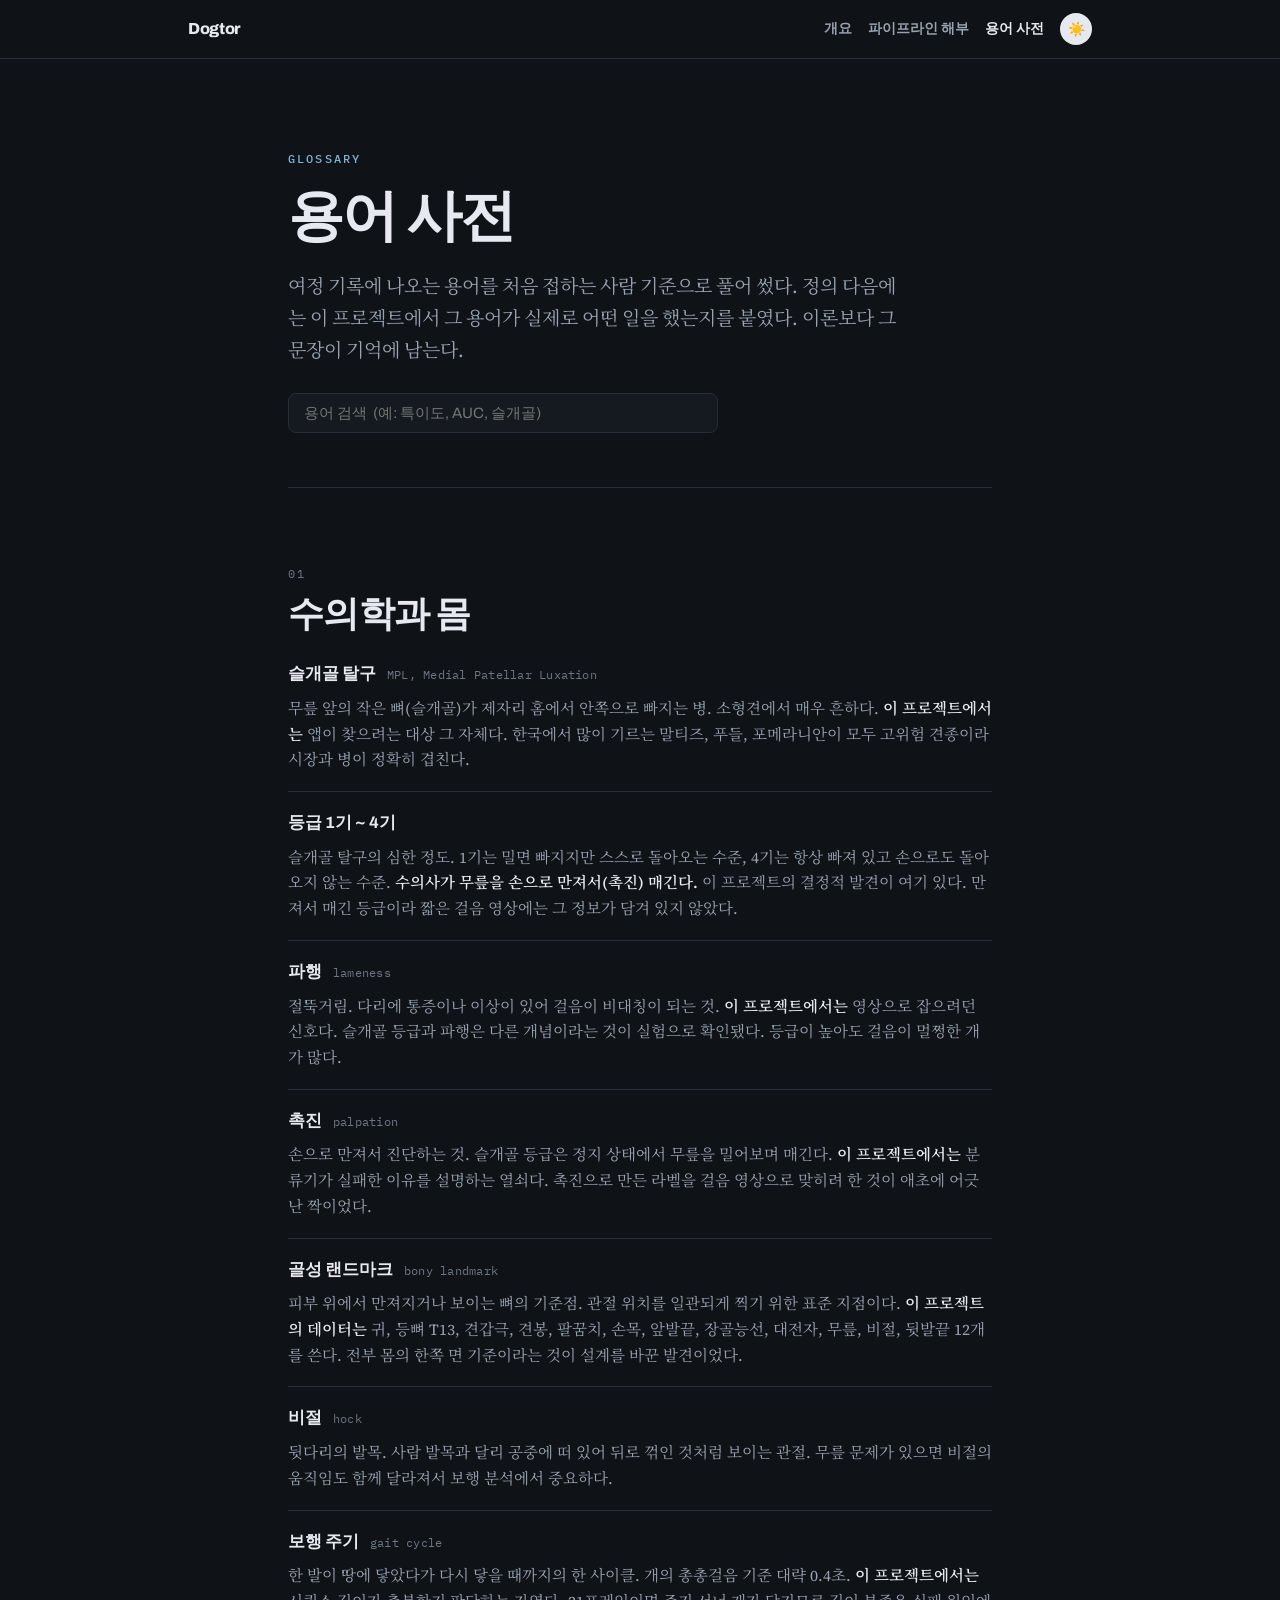
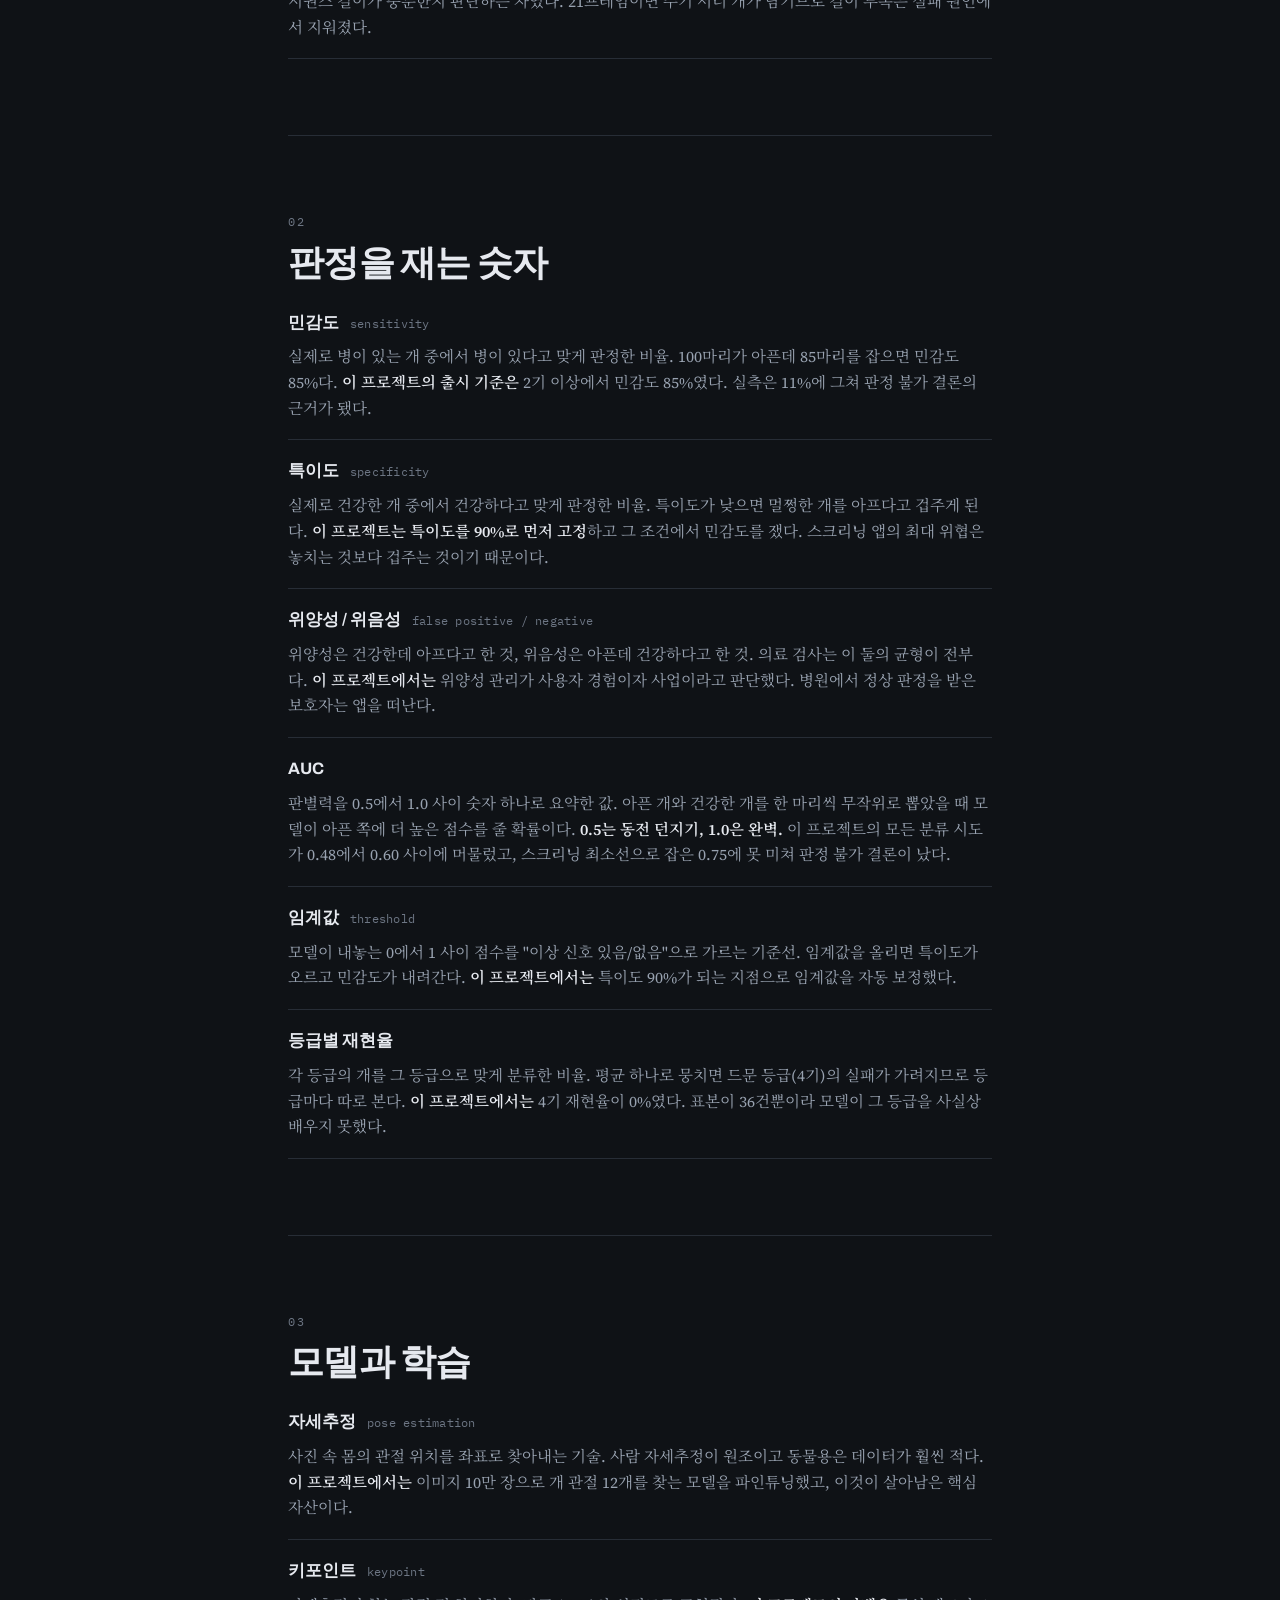
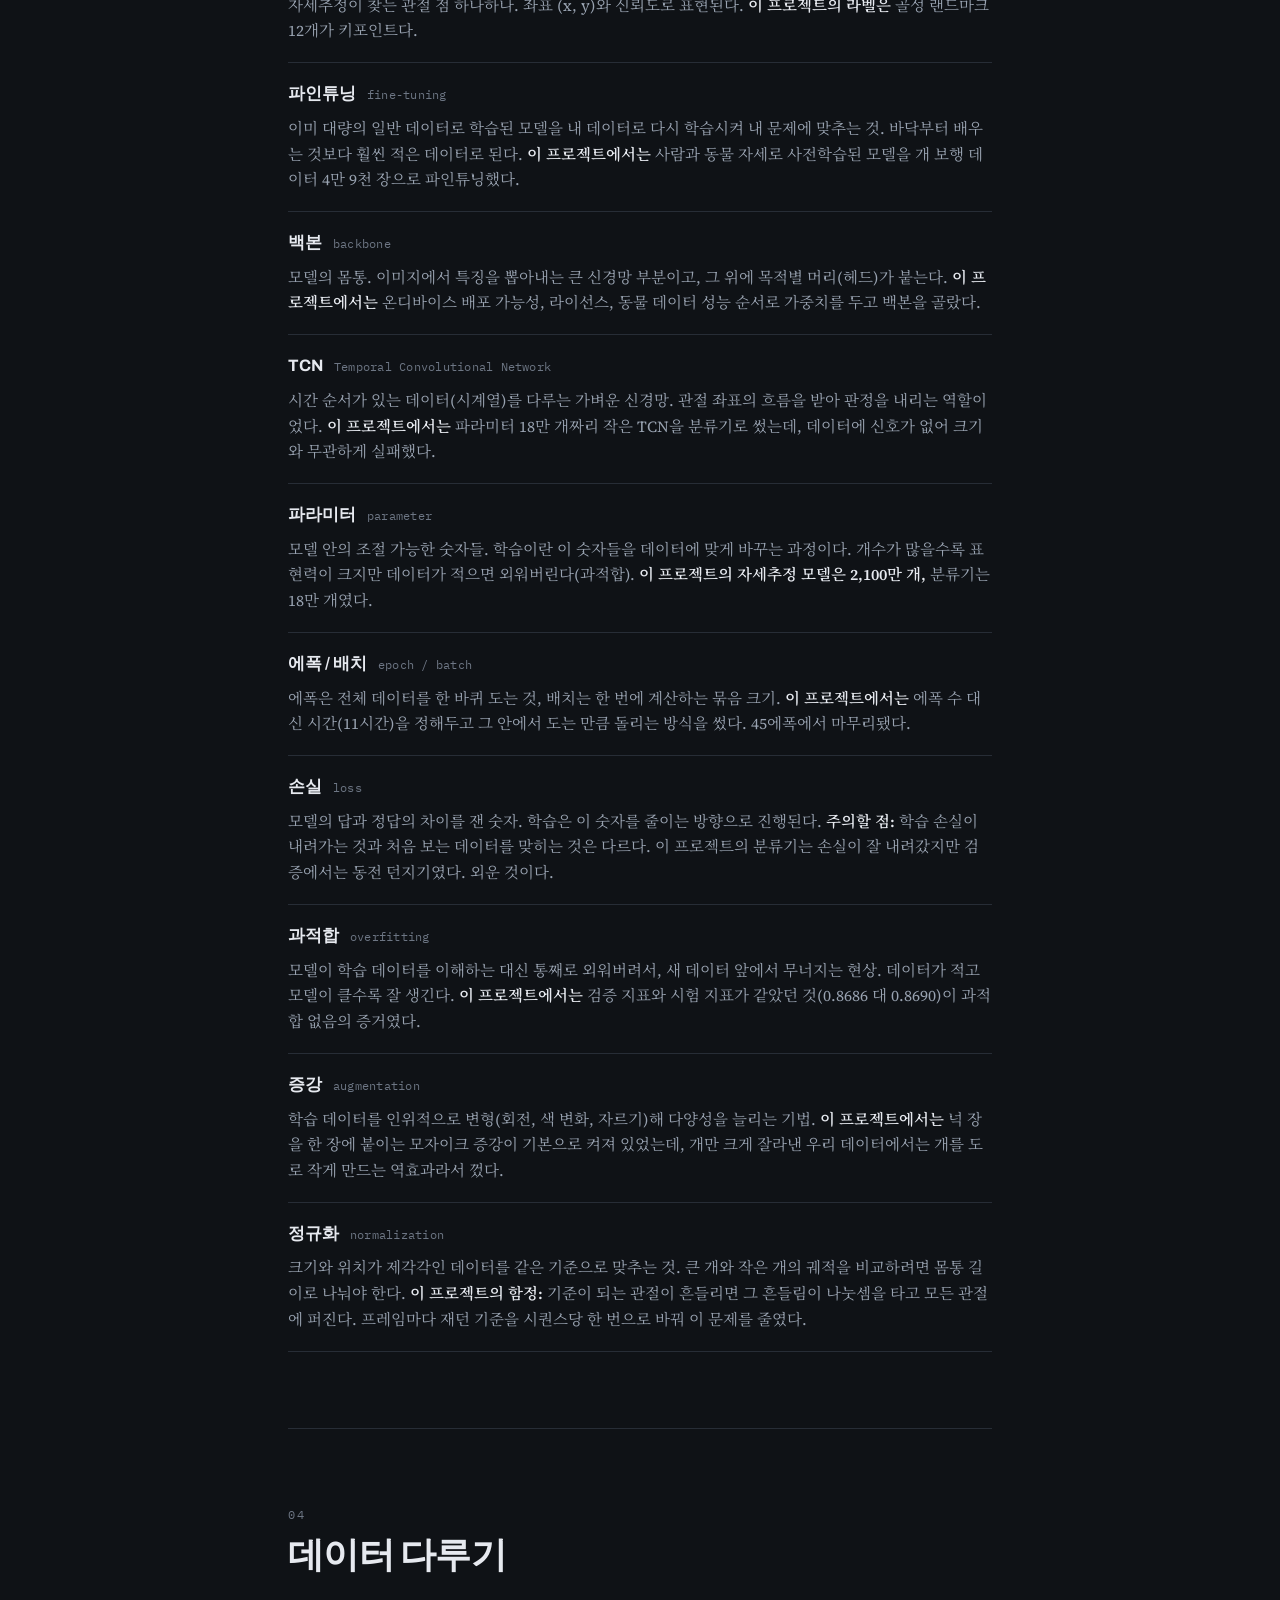
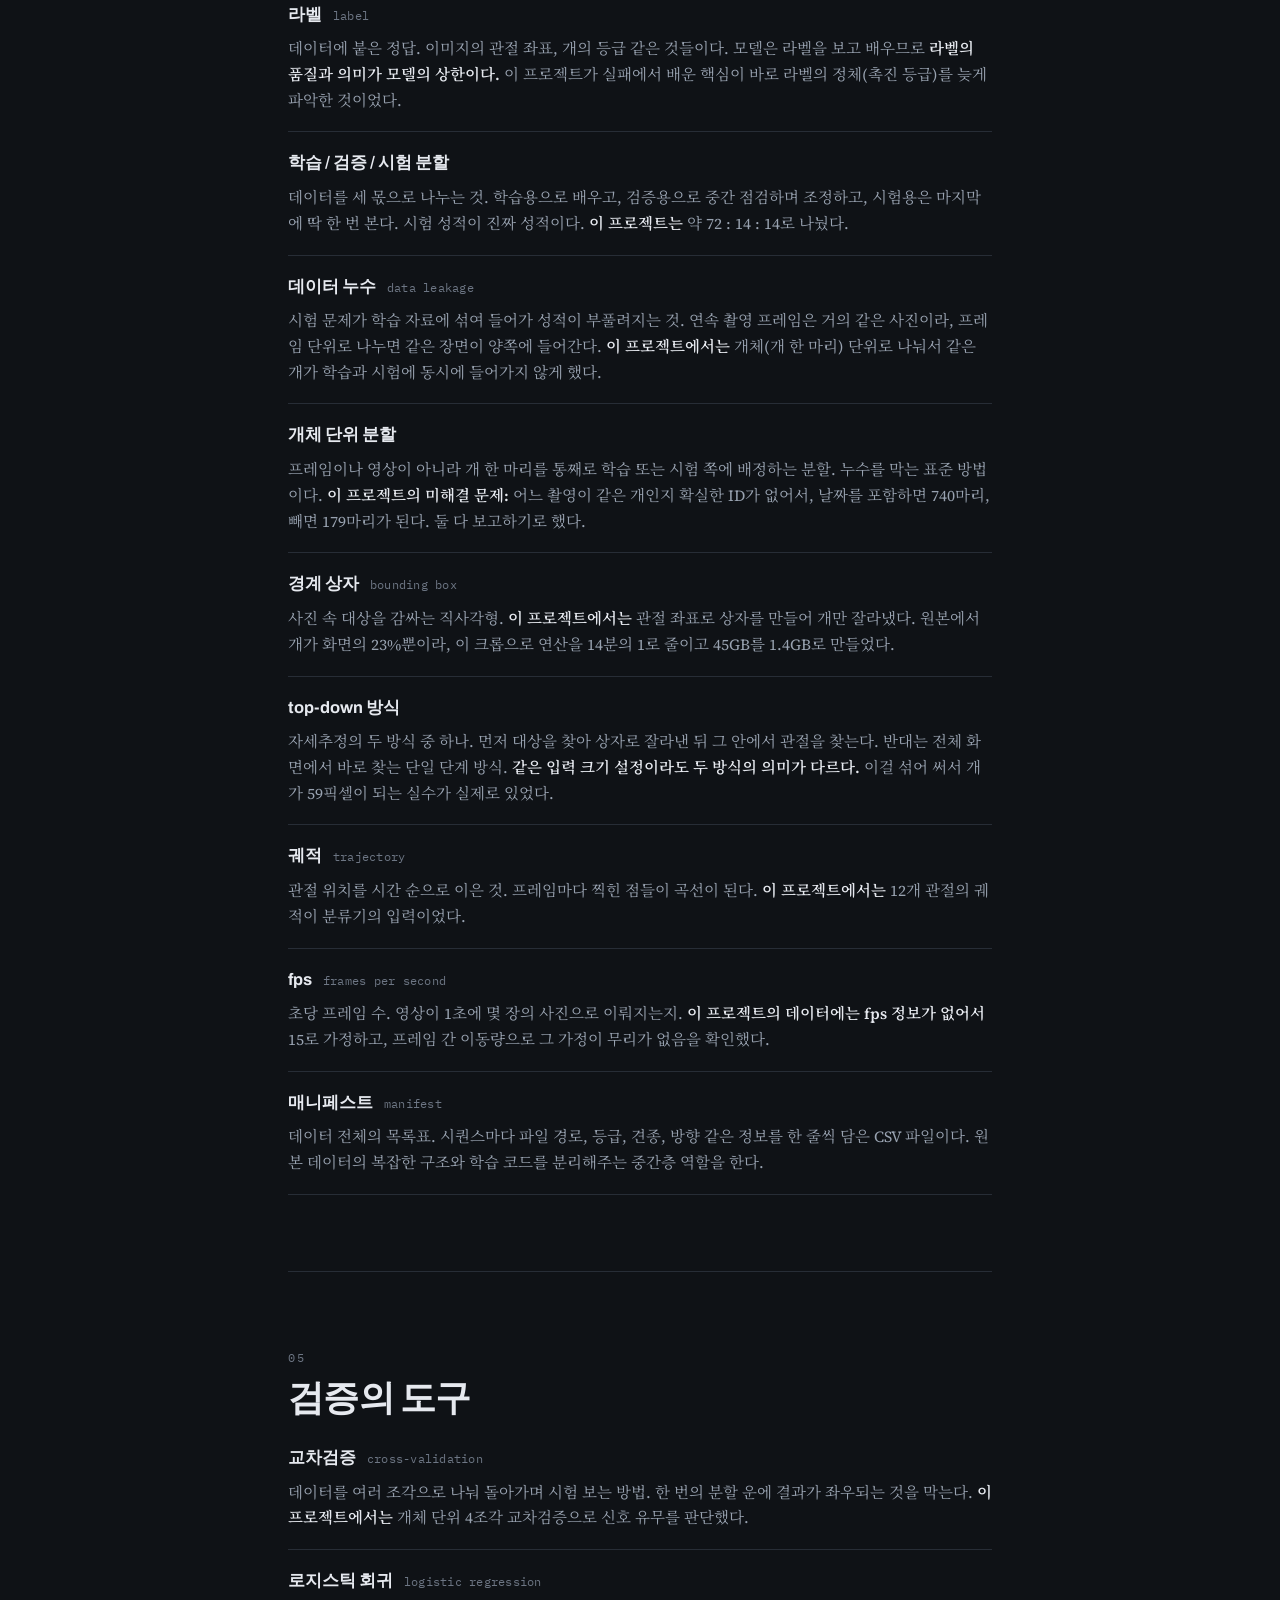
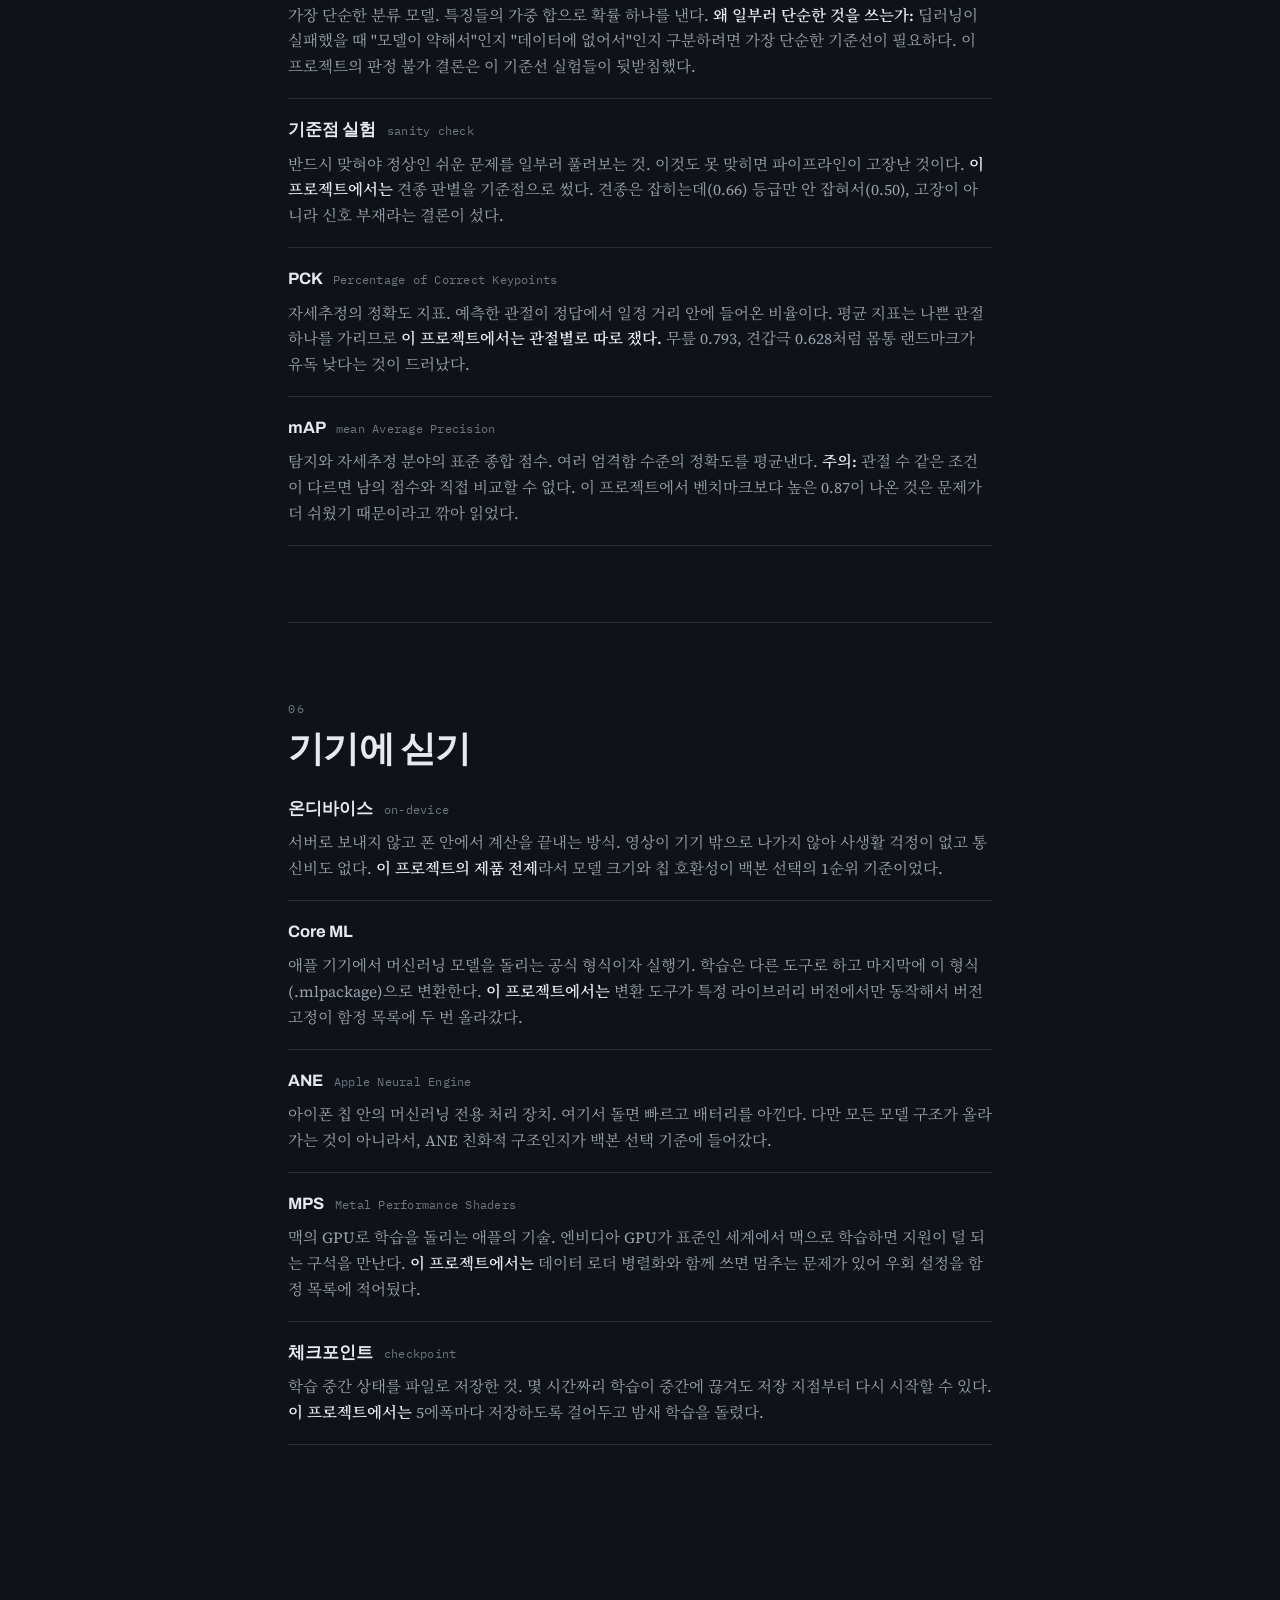
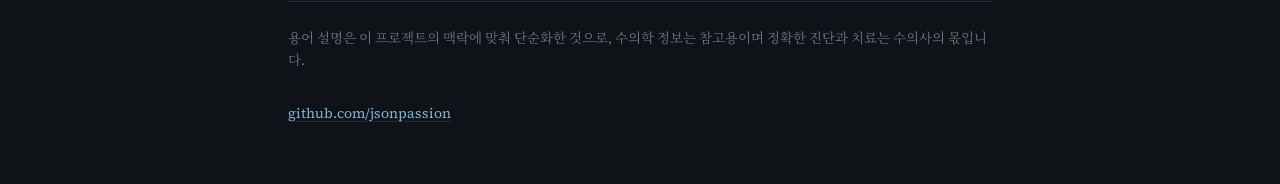
==== glossary.html @ baa54879 "용어 사전 페이지: 초보자를 위한 43개 용어 여정 기록에 나오는 수의학, 판정 지표, 모델과 학습, 데이터, 검증, 배포 용어 43개를 처음 접하는 사람 기준으로 풀어 썼다. 정" ====
<!DOCTYPE html>
<html lang="ko">
<head>
<meta charset="utf-8">
<meta name="viewport" content="width=device-width, initial-scale=1">
<title>용어 사전 — Dogtor 독터</title>
<meta name="description" content="Dogtor 여정 기록에 나오는 수의학, 머신러닝, 데이터 용어를 처음 접하는 사람 기준으로 풀어 쓴 사전.">
<link rel="icon" href="data:image/svg+xml,<svg xmlns='http://www.w3.org/2000/svg' viewBox='0 0 100 100'><text y='.9em' font-size='90'>🐕</text></svg>">
<link rel="preconnect" href="https://fonts.googleapis.com">
<link rel="preconnect" href="https://fonts.gstatic.com" crossorigin>
<link href="https://fonts.googleapis.com/css2?family=Archivo:wght@500;700;800&family=IBM+Plex+Mono:wght@400;500&family=Source+Serif+4:opsz,wght@8..60,400;8..60,600&family=Noto+Serif+KR:wght@400;600&display=swap" rel="stylesheet">
<link rel="stylesheet" href="style.css">
<script>
  (function () {
    var t = localStorage.getItem("dogtor-theme");
    if (t === "light" || t === "dark") document.documentElement.dataset.theme = t;
  })();
</script>
</head>
<body>

<div id="topbar"><div class="tb">
  <a class="brand" href="index.html">Dogtor</a>
  <span class="spacer"></span>
  <a class="nav" href="index.html">개요</a>
  <a class="nav" href="pipeline.html">파이프라인 해부</a>
  <a class="nav on" href="glossary.html">용어 사전</a>
  <button id="themeToggle" aria-label="다크 라이트 전환" title="다크 라이트 전환">🌙</button>
</div></div>

<div class="wrap narrow">

<header class="hero" style="padding: 10vh 0 6vh">
  <span class="kicker">Glossary</span>
  <h1 style="font-size: clamp(34px, 5.5vw, 56px)">용어 사전</h1>
  <p class="lede">여정 기록에 나오는 용어를 처음 접하는 사람 기준으로 풀어 썼다.
  정의 다음에는 이 프로젝트에서 그 용어가 실제로 어떤 일을 했는지를 붙였다.
  이론보다 그 문장이 기억에 남는다.</p>
  <input id="glFilter" type="search" placeholder="용어 검색  (예: 특이도, AUC, 슬개골)"
    aria-label="용어 검색">
</header>

<section id="vet">
  <div class="ch">01</div>
  <h2>수의학과 몸</h2>
  <dl class="gl">
    <div class="term" id="mpl"><dt>슬개골 탈구 <span class="en">MPL, Medial Patellar Luxation</span></dt>
    <dd>무릎 앞의 작은 뼈(슬개골)가 제자리 홈에서 안쪽으로 빠지는 병. 소형견에서 매우 흔하다.
    <b>이 프로젝트에서는</b> 앱이 찾으려는 대상 그 자체다. 한국에서 많이 기르는 말티즈, 푸들,
    포메라니안이 모두 고위험 견종이라 시장과 병이 정확히 겹친다.</dd></div>

    <div class="term" id="grade"><dt>등급 1기 ~ 4기</dt>
    <dd>슬개골 탈구의 심한 정도. 1기는 밀면 빠지지만 스스로 돌아오는 수준, 4기는 항상 빠져
    있고 손으로도 돌아오지 않는 수준. <b>수의사가 무릎을 손으로 만져서(촉진) 매긴다.</b>
    이 프로젝트의 결정적 발견이 여기 있다. 만져서 매긴 등급이라 짧은 걸음 영상에는
    그 정보가 담겨 있지 않았다.</dd></div>

    <div class="term" id="lameness"><dt>파행 <span class="en">lameness</span></dt>
    <dd>절뚝거림. 다리에 통증이나 이상이 있어 걸음이 비대칭이 되는 것.
    <b>이 프로젝트에서는</b> 영상으로 잡으려던 신호다. 슬개골 등급과 파행은 다른 개념이라는
    것이 실험으로 확인됐다. 등급이 높아도 걸음이 멀쩡한 개가 많다.</dd></div>

    <div class="term" id="palpation"><dt>촉진 <span class="en">palpation</span></dt>
    <dd>손으로 만져서 진단하는 것. 슬개골 등급은 정지 상태에서 무릎을 밀어보며 매긴다.
    <b>이 프로젝트에서는</b> 분류기가 실패한 이유를 설명하는 열쇠다. 촉진으로 만든 라벨을
    걸음 영상으로 맞히려 한 것이 애초에 어긋난 짝이었다.</dd></div>

    <div class="term" id="landmark"><dt>골성 랜드마크 <span class="en">bony landmark</span></dt>
    <dd>피부 위에서 만져지거나 보이는 뼈의 기준점. 관절 위치를 일관되게 찍기 위한 표준 지점이다.
    <b>이 프로젝트의 데이터는</b> 귀, 등뼈 T13, 견갑극, 견봉, 팔꿈치, 손목, 앞발끝, 장골능선,
    대전자, 무릎, 비절, 뒷발끝 12개를 쓴다. 전부 몸의 한쪽 면 기준이라는 것이
    설계를 바꾼 발견이었다.</dd></div>

    <div class="term" id="hock"><dt>비절 <span class="en">hock</span></dt>
    <dd>뒷다리의 발목. 사람 발목과 달리 공중에 떠 있어 뒤로 꺾인 것처럼 보이는 관절.
    무릎 문제가 있으면 비절의 움직임도 함께 달라져서 보행 분석에서 중요하다.</dd></div>

    <div class="term" id="gaitcycle"><dt>보행 주기 <span class="en">gait cycle</span></dt>
    <dd>한 발이 땅에 닿았다가 다시 닿을 때까지의 한 사이클. 개의 총총걸음 기준 대략 0.4초.
    <b>이 프로젝트에서는</b> 시퀀스 길이가 충분한지 판단하는 자였다. 21프레임이면
    주기 서너 개가 담기므로 길이 부족은 실패 원인에서 지워졌다.</dd></div>
  </dl>
</section>

<section id="metrics">
  <div class="ch">02</div>
  <h2>판정을 재는 숫자</h2>
  <dl class="gl">
    <div class="term" id="sens"><dt>민감도 <span class="en">sensitivity</span></dt>
    <dd>실제로 병이 있는 개 중에서 병이 있다고 맞게 판정한 비율. 100마리가 아픈데 85마리를
    잡으면 민감도 85%다. <b>이 프로젝트의 출시 기준은</b> 2기 이상에서 민감도 85%였다.
    실측은 11%에 그쳐 판정 불가 결론의 근거가 됐다.</dd></div>

    <div class="term" id="spec"><dt>특이도 <span class="en">specificity</span></dt>
    <dd>실제로 건강한 개 중에서 건강하다고 맞게 판정한 비율. 특이도가 낮으면 멀쩡한 개를
    아프다고 겁주게 된다. <b>이 프로젝트는 특이도를 90%로 먼저 고정</b>하고 그 조건에서
    민감도를 쟀다. 스크리닝 앱의 최대 위협은 놓치는 것보다 겁주는 것이기 때문이다.</dd></div>

    <div class="term" id="fp"><dt>위양성 / 위음성 <span class="en">false positive / negative</span></dt>
    <dd>위양성은 건강한데 아프다고 한 것, 위음성은 아픈데 건강하다고 한 것.
    의료 검사는 이 둘의 균형이 전부다. <b>이 프로젝트에서는</b> 위양성 관리가 사용자 경험이자
    사업이라고 판단했다. 병원에서 정상 판정을 받은 보호자는 앱을 떠난다.</dd></div>

    <div class="term" id="auc"><dt>AUC</dt>
    <dd>판별력을 0.5에서 1.0 사이 숫자 하나로 요약한 값. 아픈 개와 건강한 개를 한 마리씩
    무작위로 뽑았을 때 모델이 아픈 쪽에 더 높은 점수를 줄 확률이다. <b>0.5는 동전 던지기,
    1.0은 완벽.</b> 이 프로젝트의 모든 분류 시도가 0.48에서 0.60 사이에 머물렀고,
    스크리닝 최소선으로 잡은 0.75에 못 미쳐 판정 불가 결론이 났다.</dd></div>

    <div class="term" id="threshold"><dt>임계값 <span class="en">threshold</span></dt>
    <dd>모델이 내놓는 0에서 1 사이 점수를 "이상 신호 있음/없음"으로 가르는 기준선.
    임계값을 올리면 특이도가 오르고 민감도가 내려간다. <b>이 프로젝트에서는</b> 특이도 90%가
    되는 지점으로 임계값을 자동 보정했다.</dd></div>

    <div class="term" id="recall5"><dt>등급별 재현율</dt>
    <dd>각 등급의 개를 그 등급으로 맞게 분류한 비율. 평균 하나로 뭉치면 드문 등급(4기)의
    실패가 가려지므로 등급마다 따로 본다. <b>이 프로젝트에서는</b> 4기 재현율이 0%였다.
    표본이 36건뿐이라 모델이 그 등급을 사실상 배우지 못했다.</dd></div>
  </dl>
</section>

<section id="ml">
  <div class="ch">03</div>
  <h2>모델과 학습</h2>
  <dl class="gl">
    <div class="term" id="pose"><dt>자세추정 <span class="en">pose estimation</span></dt>
    <dd>사진 속 몸의 관절 위치를 좌표로 찾아내는 기술. 사람 자세추정이 원조이고
    동물용은 데이터가 훨씬 적다. <b>이 프로젝트에서는</b> 이미지 10만 장으로 개 관절 12개를
    찾는 모델을 파인튜닝했고, 이것이 살아남은 핵심 자산이다.</dd></div>

    <div class="term" id="keypoint"><dt>키포인트 <span class="en">keypoint</span></dt>
    <dd>자세추정이 찾는 관절 점 하나하나. 좌표 (x, y)와 신뢰도로 표현된다.
    <b>이 프로젝트의 라벨은</b> 골성 랜드마크 12개가 키포인트다.</dd></div>

    <div class="term" id="finetune"><dt>파인튜닝 <span class="en">fine-tuning</span></dt>
    <dd>이미 대량의 일반 데이터로 학습된 모델을 내 데이터로 다시 학습시켜 내 문제에 맞추는 것.
    바닥부터 배우는 것보다 훨씬 적은 데이터로 된다. <b>이 프로젝트에서는</b> 사람과 동물
    자세로 사전학습된 모델을 개 보행 데이터 4만 9천 장으로 파인튜닝했다.</dd></div>

    <div class="term" id="backbone"><dt>백본 <span class="en">backbone</span></dt>
    <dd>모델의 몸통. 이미지에서 특징을 뽑아내는 큰 신경망 부분이고, 그 위에 목적별 머리(헤드)가
    붙는다. <b>이 프로젝트에서는</b> 온디바이스 배포 가능성, 라이선스, 동물 데이터 성능
    순서로 가중치를 두고 백본을 골랐다.</dd></div>

    <div class="term" id="tcn"><dt>TCN <span class="en">Temporal Convolutional Network</span></dt>
    <dd>시간 순서가 있는 데이터(시계열)를 다루는 가벼운 신경망. 관절 좌표의 흐름을 받아
    판정을 내리는 역할이었다. <b>이 프로젝트에서는</b> 파라미터 18만 개짜리 작은 TCN을
    분류기로 썼는데, 데이터에 신호가 없어 크기와 무관하게 실패했다.</dd></div>

    <div class="term" id="param"><dt>파라미터 <span class="en">parameter</span></dt>
    <dd>모델 안의 조절 가능한 숫자들. 학습이란 이 숫자들을 데이터에 맞게 바꾸는 과정이다.
    개수가 많을수록 표현력이 크지만 데이터가 적으면 외워버린다(과적합).
    <b>이 프로젝트의 자세추정 모델은 2,100만 개,</b> 분류기는 18만 개였다.</dd></div>

    <div class="term" id="epoch"><dt>에폭 / 배치 <span class="en">epoch / batch</span></dt>
    <dd>에폭은 전체 데이터를 한 바퀴 도는 것, 배치는 한 번에 계산하는 묶음 크기.
    <b>이 프로젝트에서는</b> 에폭 수 대신 시간(11시간)을 정해두고 그 안에서 도는 만큼
    돌리는 방식을 썼다. 45에폭에서 마무리됐다.</dd></div>

    <div class="term" id="loss"><dt>손실 <span class="en">loss</span></dt>
    <dd>모델의 답과 정답의 차이를 잰 숫자. 학습은 이 숫자를 줄이는 방향으로 진행된다.
    <b>주의할 점:</b> 학습 손실이 내려가는 것과 처음 보는 데이터를 맞히는 것은 다르다.
    이 프로젝트의 분류기는 손실이 잘 내려갔지만 검증에서는 동전 던지기였다. 외운 것이다.</dd></div>

    <div class="term" id="overfit"><dt>과적합 <span class="en">overfitting</span></dt>
    <dd>모델이 학습 데이터를 이해하는 대신 통째로 외워버려서, 새 데이터 앞에서 무너지는 현상.
    데이터가 적고 모델이 클수록 잘 생긴다. <b>이 프로젝트에서는</b> 검증 지표와 시험 지표가
    같았던 것(0.8686 대 0.8690)이 과적합 없음의 증거였다.</dd></div>

    <div class="term" id="augment"><dt>증강 <span class="en">augmentation</span></dt>
    <dd>학습 데이터를 인위적으로 변형(회전, 색 변화, 자르기)해 다양성을 늘리는 기법.
    <b>이 프로젝트에서는</b> 넉 장을 한 장에 붙이는 모자이크 증강이 기본으로 켜져 있었는데,
    개만 크게 잘라낸 우리 데이터에서는 개를 도로 작게 만드는 역효과라서 껐다.</dd></div>

    <div class="term" id="normalize"><dt>정규화 <span class="en">normalization</span></dt>
    <dd>크기와 위치가 제각각인 데이터를 같은 기준으로 맞추는 것. 큰 개와 작은 개의 궤적을
    비교하려면 몸통 길이로 나눠야 한다. <b>이 프로젝트의 함정:</b> 기준이 되는 관절이 흔들리면
    그 흔들림이 나눗셈을 타고 모든 관절에 퍼진다. 프레임마다 재던 기준을 시퀀스당 한 번으로
    바꿔 이 문제를 줄였다.</dd></div>
  </dl>
</section>

<section id="data">
  <div class="ch">04</div>
  <h2>데이터 다루기</h2>
  <dl class="gl">
    <div class="term" id="label"><dt>라벨 <span class="en">label</span></dt>
    <dd>데이터에 붙은 정답. 이미지의 관절 좌표, 개의 등급 같은 것들이다. 모델은 라벨을 보고
    배우므로 <b>라벨의 품질과 의미가 모델의 상한이다.</b> 이 프로젝트가 실패에서 배운 핵심이
    바로 라벨의 정체(촉진 등급)를 늦게 파악한 것이었다.</dd></div>

    <div class="term" id="split"><dt>학습 / 검증 / 시험 분할</dt>
    <dd>데이터를 세 몫으로 나누는 것. 학습용으로 배우고, 검증용으로 중간 점검하며 조정하고,
    시험용은 마지막에 딱 한 번 본다. 시험 성적이 진짜 성적이다.
    <b>이 프로젝트는</b> 약 72 : 14 : 14로 나눴다.</dd></div>

    <div class="term" id="leakage"><dt>데이터 누수 <span class="en">data leakage</span></dt>
    <dd>시험 문제가 학습 자료에 섞여 들어가 성적이 부풀려지는 것. 연속 촬영 프레임은 거의
    같은 사진이라, 프레임 단위로 나누면 같은 장면이 양쪽에 들어간다.
    <b>이 프로젝트에서는</b> 개체(개 한 마리) 단위로 나눠서 같은 개가 학습과 시험에
    동시에 들어가지 않게 했다.</dd></div>

    <div class="term" id="dogsplit"><dt>개체 단위 분할</dt>
    <dd>프레임이나 영상이 아니라 개 한 마리를 통째로 학습 또는 시험 쪽에 배정하는 분할.
    누수를 막는 표준 방법이다. <b>이 프로젝트의 미해결 문제:</b> 어느 촬영이 같은 개인지
    확실한 ID가 없어서, 날짜를 포함하면 740마리, 빼면 179마리가 된다.
    둘 다 보고하기로 했다.</dd></div>

    <div class="term" id="bbox"><dt>경계 상자 <span class="en">bounding box</span></dt>
    <dd>사진 속 대상을 감싸는 직사각형. <b>이 프로젝트에서는</b> 관절 좌표로 상자를 만들어
    개만 잘라냈다. 원본에서 개가 화면의 23%뿐이라, 이 크롭으로 연산을 14분의 1로 줄이고
    45GB를 1.4GB로 만들었다.</dd></div>

    <div class="term" id="topdown"><dt>top-down 방식</dt>
    <dd>자세추정의 두 방식 중 하나. 먼저 대상을 찾아 상자로 잘라낸 뒤 그 안에서 관절을 찾는다.
    반대는 전체 화면에서 바로 찾는 단일 단계 방식. <b>같은 입력 크기 설정이라도 두 방식의
    의미가 다르다.</b> 이걸 섞어 써서 개가 59픽셀이 되는 실수가 실제로 있었다.</dd></div>

    <div class="term" id="traj"><dt>궤적 <span class="en">trajectory</span></dt>
    <dd>관절 위치를 시간 순으로 이은 것. 프레임마다 찍힌 점들이 곡선이 된다.
    <b>이 프로젝트에서는</b> 12개 관절의 궤적이 분류기의 입력이었다.</dd></div>

    <div class="term" id="fps"><dt>fps <span class="en">frames per second</span></dt>
    <dd>초당 프레임 수. 영상이 1초에 몇 장의 사진으로 이뤄지는지.
    <b>이 프로젝트의 데이터에는 fps 정보가 없어서</b> 15로 가정하고, 프레임 간 이동량으로
    그 가정이 무리가 없음을 확인했다.</dd></div>

    <div class="term" id="manifest"><dt>매니페스트 <span class="en">manifest</span></dt>
    <dd>데이터 전체의 목록표. 시퀀스마다 파일 경로, 등급, 견종, 방향 같은 정보를 한 줄씩 담은
    CSV 파일이다. 원본 데이터의 복잡한 구조와 학습 코드를 분리해주는 중간층 역할을 한다.</dd></div>
  </dl>
</section>

<section id="stats">
  <div class="ch">05</div>
  <h2>검증의 도구</h2>
  <dl class="gl">
    <div class="term" id="cv"><dt>교차검증 <span class="en">cross-validation</span></dt>
    <dd>데이터를 여러 조각으로 나눠 돌아가며 시험 보는 방법. 한 번의 분할 운에 결과가
    좌우되는 것을 막는다. <b>이 프로젝트에서는</b> 개체 단위 4조각 교차검증으로
    신호 유무를 판단했다.</dd></div>

    <div class="term" id="logistic"><dt>로지스틱 회귀 <span class="en">logistic regression</span></dt>
    <dd>가장 단순한 분류 모델. 특징들의 가중 합으로 확률 하나를 낸다.
    <b>왜 일부러 단순한 것을 쓰는가:</b> 딥러닝이 실패했을 때 "모델이 약해서"인지
    "데이터에 없어서"인지 구분하려면 가장 단순한 기준선이 필요하다.
    이 프로젝트의 판정 불가 결론은 이 기준선 실험들이 뒷받침했다.</dd></div>

    <div class="term" id="baseline"><dt>기준점 실험 <span class="en">sanity check</span></dt>
    <dd>반드시 맞혀야 정상인 쉬운 문제를 일부러 풀려보는 것. 이것도 못 맞히면 파이프라인이
    고장난 것이다. <b>이 프로젝트에서는</b> 견종 판별을 기준점으로 썼다. 견종은 잡히는데(0.66)
    등급만 안 잡혀서(0.50), 고장이 아니라 신호 부재라는 결론이 섰다.</dd></div>

    <div class="term" id="pck"><dt>PCK <span class="en">Percentage of Correct Keypoints</span></dt>
    <dd>자세추정의 정확도 지표. 예측한 관절이 정답에서 일정 거리 안에 들어온 비율이다.
    평균 지표는 나쁜 관절 하나를 가리므로 <b>이 프로젝트에서는 관절별로 따로 쟀다.</b>
    무릎 0.793, 견갑극 0.628처럼 몸통 랜드마크가 유독 낮다는 것이 드러났다.</dd></div>

    <div class="term" id="map"><dt>mAP <span class="en">mean Average Precision</span></dt>
    <dd>탐지와 자세추정 분야의 표준 종합 점수. 여러 엄격함 수준의 정확도를 평균낸다.
    <b>주의:</b> 관절 수 같은 조건이 다르면 남의 점수와 직접 비교할 수 없다. 이 프로젝트에서
    벤치마크보다 높은 0.87이 나온 것은 문제가 더 쉬웠기 때문이라고 깎아 읽었다.</dd></div>
  </dl>
</section>

<section id="deploy">
  <div class="ch">06</div>
  <h2>기기에 싣기</h2>
  <dl class="gl">
    <div class="term" id="ondevice"><dt>온디바이스 <span class="en">on-device</span></dt>
    <dd>서버로 보내지 않고 폰 안에서 계산을 끝내는 방식. 영상이 기기 밖으로 나가지 않아
    사생활 걱정이 없고 통신비도 없다. <b>이 프로젝트의 제품 전제</b>라서 모델 크기와
    칩 호환성이 백본 선택의 1순위 기준이었다.</dd></div>

    <div class="term" id="coreml"><dt>Core ML</dt>
    <dd>애플 기기에서 머신러닝 모델을 돌리는 공식 형식이자 실행기. 학습은 다른 도구로 하고
    마지막에 이 형식(.mlpackage)으로 변환한다. <b>이 프로젝트에서는</b> 변환 도구가
    특정 라이브러리 버전에서만 동작해서 버전 고정이 함정 목록에 두 번 올라갔다.</dd></div>

    <div class="term" id="ane"><dt>ANE <span class="en">Apple Neural Engine</span></dt>
    <dd>아이폰 칩 안의 머신러닝 전용 처리 장치. 여기서 돌면 빠르고 배터리를 아낀다.
    다만 모든 모델 구조가 올라가는 것이 아니라서, ANE 친화적 구조인지가
    백본 선택 기준에 들어갔다.</dd></div>

    <div class="term" id="mps"><dt>MPS <span class="en">Metal Performance Shaders</span></dt>
    <dd>맥의 GPU로 학습을 돌리는 애플의 기술. 엔비디아 GPU가 표준인 세계에서 맥으로 학습하면
    지원이 덜 되는 구석을 만난다. <b>이 프로젝트에서는</b> 데이터 로더 병렬화와 함께 쓰면
    멈추는 문제가 있어 우회 설정을 함정 목록에 적어뒀다.</dd></div>

    <div class="term" id="ckpt"><dt>체크포인트 <span class="en">checkpoint</span></dt>
    <dd>학습 중간 상태를 파일로 저장한 것. 몇 시간짜리 학습이 중간에 끊겨도 저장 지점부터
    다시 시작할 수 있다. <b>이 프로젝트에서는</b> 5에폭마다 저장하도록 걸어두고
    밤새 학습을 돌렸다.</dd></div>
  </dl>
</section>

<p class="note">용어 설명은 이 프로젝트의 맥락에 맞춰 단순화한 것으로, 수의학 정보는
참고용이며 정확한 진단과 치료는 수의사의 몫입니다.</p>

<footer>
  <a href="https://github.com/jsonpassion">github.com/jsonpassion</a>
</footer>

</div>

<script>
  (function () {
    var btn = document.getElementById("themeToggle");
    function cur() { return document.documentElement.dataset.theme || "dark"; }
    function paint() { btn.textContent = cur() === "dark" ? "☀️" : "🌙"; }
    btn.addEventListener("click", function () {
      var next = cur() === "dark" ? "light" : "dark";
      document.documentElement.dataset.theme = next;
      localStorage.setItem("dogtor-theme", next);
      paint();
    });
    paint();
  })();

  (function () {
    var input = document.getElementById("glFilter");
    var terms = Array.prototype.slice.call(document.querySelectorAll(".gl .term"));
    var sections = Array.prototype.slice.call(document.querySelectorAll("section"));
    input.addEventListener("input", function () {
      var q = input.value.trim().toLowerCase();
      terms.forEach(function (t) {
        t.style.display = !q || t.textContent.toLowerCase().indexOf(q) >= 0 ? "" : "none";
      });
      sections.forEach(function (s) {
        var any = Array.prototype.some.call(s.querySelectorAll(".term"),
          function (t) { return t.style.display !== "none"; });
        s.style.display = any ? "" : "none";
      });
    });
  })();
</script>
</body>
</html>
---- style.css ----
/* Dogtor 공통 스타일 */
:root {
  --bg: #0f1216;
  --panel: #151a20;
  --ink: #e6e9ef;
  --sub: #98a2b0;
  --dim: #6d7684;
  --line: #272d36;
  --accent: #7fb4d6;
  --ok: #6fca8f;
  --wip: #e0a458;
  --wait: #6d7684;
  --sketch: #b8bfc9;
  --display: Archivo, "Apple SD Gothic Neo", "Pretendard", -apple-system, sans-serif;
  --serif: "Source Serif 4", "Noto Serif KR", Georgia, serif;
  --mono: "IBM Plex Mono", ui-monospace, SFMono-Regular, monospace;
}
:root[data-theme="light"] {
  --bg: #fbfaf8;
  --panel: #f2f1ed;
  --ink: #14181d;
  --sub: #5c6470;
  --dim: #868e9a;
  --line: #e0ded8;
  --accent: #1f6f9e;
  --ok: #1d7a42;
  --wip: #a1590d;
  --wait: #868e9a;
  --sketch: #3d4149;
}

* { margin: 0; padding: 0; box-sizing: border-box; }
html { scroll-behavior: smooth; }
body {
  background: var(--bg); color: var(--ink);
  font-family: var(--serif); font-size: 17px; line-height: 1.62;
  -webkit-font-smoothing: antialiased;
}
.wrap { max-width: 960px; margin: 0 auto; padding: 0 28px; }
.narrow { max-width: 760px; }

a { color: var(--ink); text-decoration: underline; text-decoration-color: var(--line);
  text-underline-offset: 3px; }
a:hover { text-decoration-color: var(--accent); }

/* 타이포 */
h1, h2, h3, .kicker, .btn, .num, .tag, th, .st, .ch {
  font-family: var(--display);
}
h1 {
  font-size: clamp(40px, 7.4vw, 74px); font-weight: 800;
  letter-spacing: -0.03em; line-height: 0.98;
}
h2 { font-size: clamp(26px, 3.6vw, 36px); font-weight: 800; letter-spacing: -0.02em; line-height: 1.1; }
h3 { font-size: 18px; font-weight: 700; letter-spacing: -0.01em; }
.kicker {
  font-family: var(--mono); font-size: 12px; font-weight: 500;
  letter-spacing: .18em; text-transform: uppercase; color: var(--accent);
}
.lede { font-size: 19px; color: var(--sub); max-width: 620px; line-height: 1.68; }
p + p { margin-top: 14px; }
b, strong { font-weight: 600; color: var(--ink); }

/* 버튼 */
.btns { display: flex; gap: 10px; flex-wrap: wrap; margin-top: 30px; }
.btn {
  display: inline-block; font-size: 15px; font-weight: 600; text-decoration: none;
  padding: 11px 19px; border-radius: 5px; border: 1px solid transparent;
  transition: opacity .15s ease;
}
.btn:hover { opacity: .85; text-decoration: none; }
.btn.primary { background: var(--ink); color: var(--bg); }
.btn.ghost { background: transparent; color: var(--ink); border-color: var(--line); }

/* 헤더와 섹션 */
header.hero { padding: 16vh 0 12vh; }
header.hero .kicker { display: block; margin-bottom: 22px; }
header.hero h1 { margin-bottom: 26px; }
.rule { border: none; border-top: 1px solid var(--line); }
section { padding: 76px 0; border-top: 1px solid var(--line); }
section > .ch {
  font-family: var(--mono); font-size: 12px; letter-spacing: .14em;
  color: var(--dim); margin-bottom: 12px;
}
.section-lede { color: var(--sub); margin: 14px 0 30px; max-width: 620px; }

/* 표 */
table { width: 100%; border-collapse: collapse; font-size: 15px; margin: 18px 0; }
th, td { text-align: left; padding: 13px 14px 13px 0; border-bottom: 1px solid var(--line); vertical-align: top; }
th { font-size: 11.5px; font-weight: 700; color: var(--dim);
  text-transform: uppercase; letter-spacing: .1em; }
.scroll-x { overflow-x: auto; }

/* 스탯 */
.stats { display: grid; grid-template-columns: repeat(auto-fit, minmax(160px, 1fr));
  gap: 0; margin: 30px 0; border-top: 1px solid var(--line); }
.stat { padding: 24px 20px 24px 0; border-bottom: 1px solid var(--line); }
.stat .num { display: block; font-size: clamp(30px, 4vw, 40px); font-weight: 800;
  letter-spacing: -0.03em; line-height: 1; }
.stat .lbl { font-size: 13.5px; color: var(--sub); margin-top: 10px; line-height: 1.5; }

/* 상태 */
.st { font-size: 12px; font-weight: 700; white-space: nowrap; letter-spacing: .02em; }
.st.ok::before { content: "● "; } .st.wip::before { content: "◐ "; } .st.wait::before { content: "○ "; }
.st.ok { color: var(--ok); } .st.wip { color: var(--wip); } .st.wait { color: var(--wait); }

/* 패널과 카드 */
.panel { background: var(--panel); border: 1px solid var(--line);
  border-radius: 10px; padding: 24px 26px; margin: 22px 0; }
.panel h3 { margin-bottom: 8px; }
.panel p { font-size: 15.5px; color: var(--sub); }
.cards { display: grid; grid-template-columns: repeat(auto-fit, minmax(240px, 1fr)); gap: 14px; margin: 26px 0; }
.card { background: var(--panel); border: 1px solid var(--line); border-radius: 10px; padding: 22px; }
.card h3 { margin-bottom: 8px; }
.card p { font-size: 14.5px; color: var(--sub); }

.callout { border-left: 2px solid var(--accent); padding: 4px 0 4px 20px;
  margin: 26px 0; font-size: 16px; color: var(--sub); }
.callout b { color: var(--ink); }

/* 다이어그램 */
figure.sketch { margin: 30px 0; }
figure.sketch svg { width: 100%; height: auto; display: block; }
figure.sketch figcaption { font-family: var(--mono); font-size: 12px; color: var(--dim);
  margin-top: 12px; letter-spacing: .02em; }
.sk-box { fill: var(--panel); stroke: var(--sketch); stroke-width: 1.5; }
.sk-soft { fill: var(--bg); stroke: var(--sketch); stroke-width: 1.5; }
.sk-hi { fill: none; stroke: var(--accent); stroke-width: 1.8; stroke-dasharray: 7 5; }
.sk-arrow { stroke: var(--sketch); stroke-width: 1.5; fill: none; marker-end: url(#arr); }
.sk-t { font-size: 12.5px; font-weight: 700; fill: var(--ink); font-family: var(--display); }
.sk-s { font-size: 11px; fill: var(--sub); font-family: var(--display); }
.sk-a { font-size: 11px; font-weight: 700; fill: var(--accent); font-family: var(--mono); }

/* 타임라인 */
.timeline { margin-top: 22px; }
.tl { display: grid; grid-template-columns: 104px 1fr; gap: 20px;
  padding: 20px 0; border-top: 1px solid var(--line); }
.tl .d { font-family: var(--mono); font-size: 12.5px; color: var(--dim); padding-top: 4px; }
.tl.future .d { color: var(--wait); }
.tl h3 { font-size: 16.5px; margin-bottom: 5px; }
.tl.future h3 { color: var(--sub); }
.tl p { font-size: 14.5px; color: var(--sub); }

/* 좌측 목차 */
#toc { display: none; }
@media (min-width: 1400px) {
  #toc {
    display: block; position: fixed; z-index: 15; top: 120px;
    left: max(20px, calc(50% - 700px)); width: 190px;
    font-family: var(--display); font-size: 12.5px; border-left: 1px solid var(--line);
  }
  #toc a { display: block; color: var(--dim); font-weight: 500; text-decoration: none;
    padding: 7px 0 7px 15px; margin-left: -1px; border-left: 1px solid transparent; }
  #toc a:hover { color: var(--ink); }
  #toc a.active { color: var(--ink); border-left-color: var(--accent); }
  #toc .n { font-family: var(--mono); color: var(--wait); margin-right: 8px; font-size: 11px; }
}

/* 상단 바 */
#topbar { position: sticky; top: 0; z-index: 20; background: var(--bg);
  border-bottom: 1px solid var(--line); }
.tb { max-width: 960px; margin: 0 auto; padding: 0 28px; height: 58px;
  display: flex; align-items: center; gap: 16px; }
.tb .brand { font-family: var(--display); font-weight: 800; font-size: 16px;
  letter-spacing: -0.02em; text-decoration: none; color: var(--ink); }
.tb .spacer { flex: 1; }
.tb a.nav { font-family: var(--display); font-size: 13.5px; font-weight: 600;
  color: var(--sub); text-decoration: none; white-space: nowrap; }
.tb a.nav:hover, .tb a.nav.on { color: var(--ink); }
#themeToggle { width: 32px; height: 32px; border-radius: 50%; border: none;
  background: var(--ink); color: var(--bg); font-size: 14px; cursor: pointer;
  display: flex; align-items: center; justify-content: center; }

.note { margin-top: 80px; padding-top: 26px; border-top: 1px solid var(--line);
  font-size: 13.5px; color: var(--dim); }
footer { padding: 30px 0 60px; font-size: 14px; color: var(--dim); }
footer a { color: var(--accent); }

/* 결과 이미지와 해석 */
.shot { margin: 26px 0; }
.shot img { width: 100%; height: auto; display: block; border: 1px solid var(--line);
  border-radius: 8px; background: var(--panel); }
.shot figcaption { font-family: var(--mono); font-size: 12px; color: var(--dim);
  margin-top: 10px; letter-spacing: .02em; }
.pair { display: grid; grid-template-columns: 1fr 1fr; gap: 14px; margin: 26px 0; }
@media (max-width: 700px) { .pair { grid-template-columns: 1fr; } }
.pair .shot { margin: 0; }
.readguide { border: 1px solid var(--line); border-radius: 10px; padding: 20px 24px; margin: 22px 0; }
.readguide h3 { margin-bottom: 12px; font-size: 15px; }
.readguide ol { margin: 0; padding-left: 20px; font-size: 15px; color: var(--sub); }
.readguide li { margin: 7px 0; }
.readguide li b { color: var(--ink); }

/* Mermaid */
.mmd { margin: 28px 0; background: var(--panel); border: 1px solid var(--line);
  border-radius: 10px; padding: 24px 18px; overflow-x: auto; }
.mmd .mermaid { display: flex; justify-content: center; min-width: 520px; }
.mmd figcaption { font-family: var(--mono); font-size: 12px; color: var(--dim);
  margin-top: 14px; text-align: center; }

/* 애니메이션 시각화 */
.viz { background: var(--panel); border: 1px solid var(--line); border-radius: 10px;
  padding: 26px 20px 20px; margin: 28px 0; }
.viz svg { width: 100%; height: auto; display: block; }
.viz figcaption { font-family: var(--mono); font-size: 12px; color: var(--dim);
  margin-top: 16px; text-align: center; }
.viz .legend { display: flex; gap: 18px; justify-content: center; flex-wrap: wrap;
  margin-top: 14px; font-size: 12.5px; color: var(--sub); }
.viz .legend i { display: inline-block; width: 9px; height: 9px; border-radius: 50%;
  margin-right: 6px; vertical-align: middle; }
.dog-body { fill: none; stroke: var(--sub); stroke-width: 2.5; stroke-linecap: round; }
.dog-leg { fill: none; stroke: var(--sub); stroke-width: 2.5; stroke-linecap: round; }
.dog-leg.bad { stroke: var(--wip); }
.kp { fill: var(--accent); }
.kp.bad { fill: var(--wip); }
.kp-label { font-family: var(--mono); font-size: 8.5px; fill: var(--dim); }
.trace { fill: none; stroke: var(--accent); stroke-width: 1.6; opacity: .55; }
.trace.bad { stroke: var(--wip); }
@media (prefers-reduced-motion: reduce) {
  .viz * { animation: none !important; }
}

/* 이미지 확대 팝업 */
.shot img { cursor: zoom-in; }
#lightbox { position: fixed; inset: 0; z-index: 60; display: none;
  background: rgba(8, 10, 13, .88); cursor: zoom-out;
  align-items: center; justify-content: center; padding: 4vh 4vw; }
#lightbox.on { display: flex; }
#lightbox img { max-width: 100%; max-height: 92%; border-radius: 8px;
  box-shadow: 0 20px 60px rgba(0,0,0,.5); }
#lightbox .cap { position: absolute; bottom: 3vh; left: 0; right: 0;
  text-align: center; font-family: var(--mono); font-size: 12.5px; color: #cfd6df; }

/* 용어 사전 */
#glFilter { margin-top: 26px; width: 100%; max-width: 430px;
  padding: 11px 15px; font-family: var(--display); font-size: 15px;
  color: var(--ink); background: var(--panel);
  border: 1px solid var(--line); border-radius: 8px; outline: none; }
#glFilter:focus { border-color: var(--accent); }
.gl { margin-top: 8px; }
.gl .term { padding: 18px 0; border-bottom: 1px solid var(--line); }
.gl dt { font-family: var(--display); font-weight: 700; font-size: 16.5px; }
.gl dt .en { font-family: var(--mono); font-weight: 400; font-size: 12px;
  color: var(--dim); margin-left: 8px; letter-spacing: .02em; }
.gl dd { margin-top: 8px; font-size: 15.5px; color: var(--sub); line-height: 1.66; }
.gl dd b { color: var(--ink); }
.gl .term:target { background: linear-gradient(90deg, transparent, transparent),
  var(--panel); border-radius: 8px; padding-left: 14px; padding-right: 14px;
  border-left: 2px solid var(--accent); }
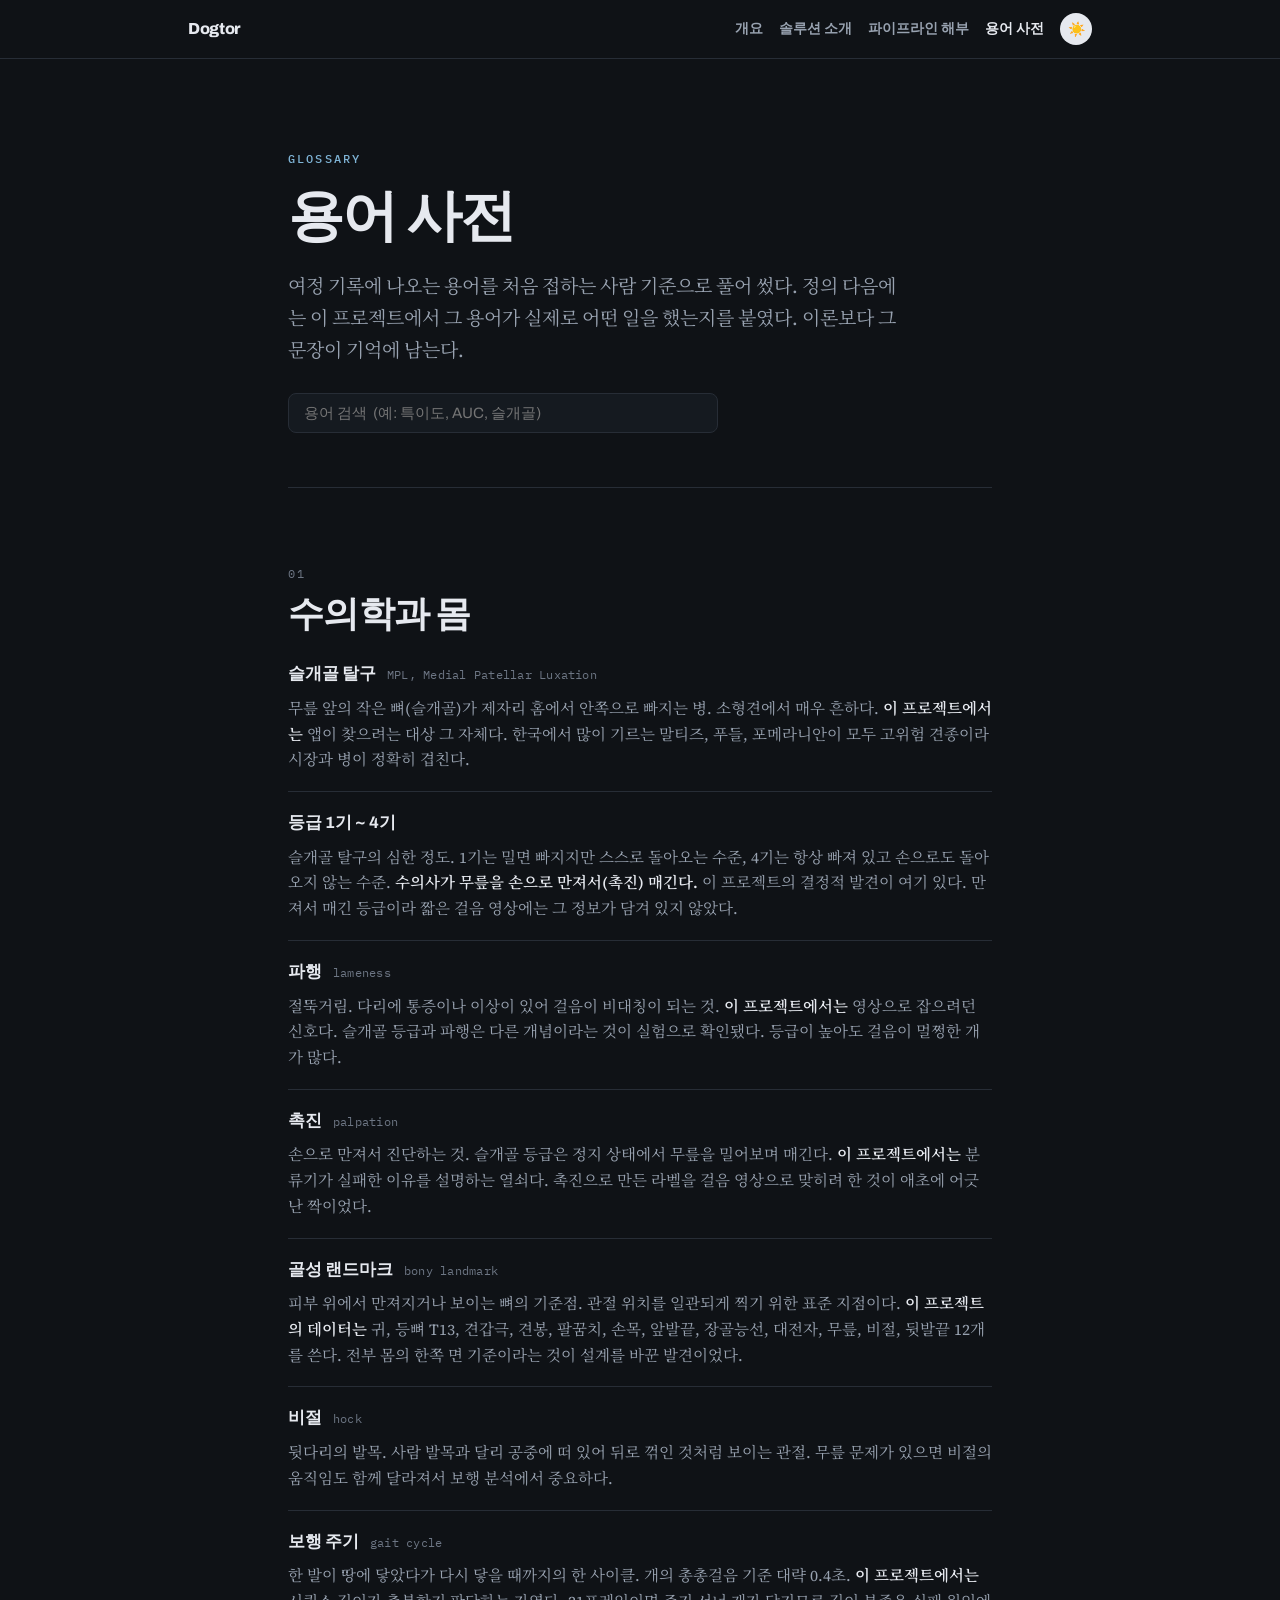
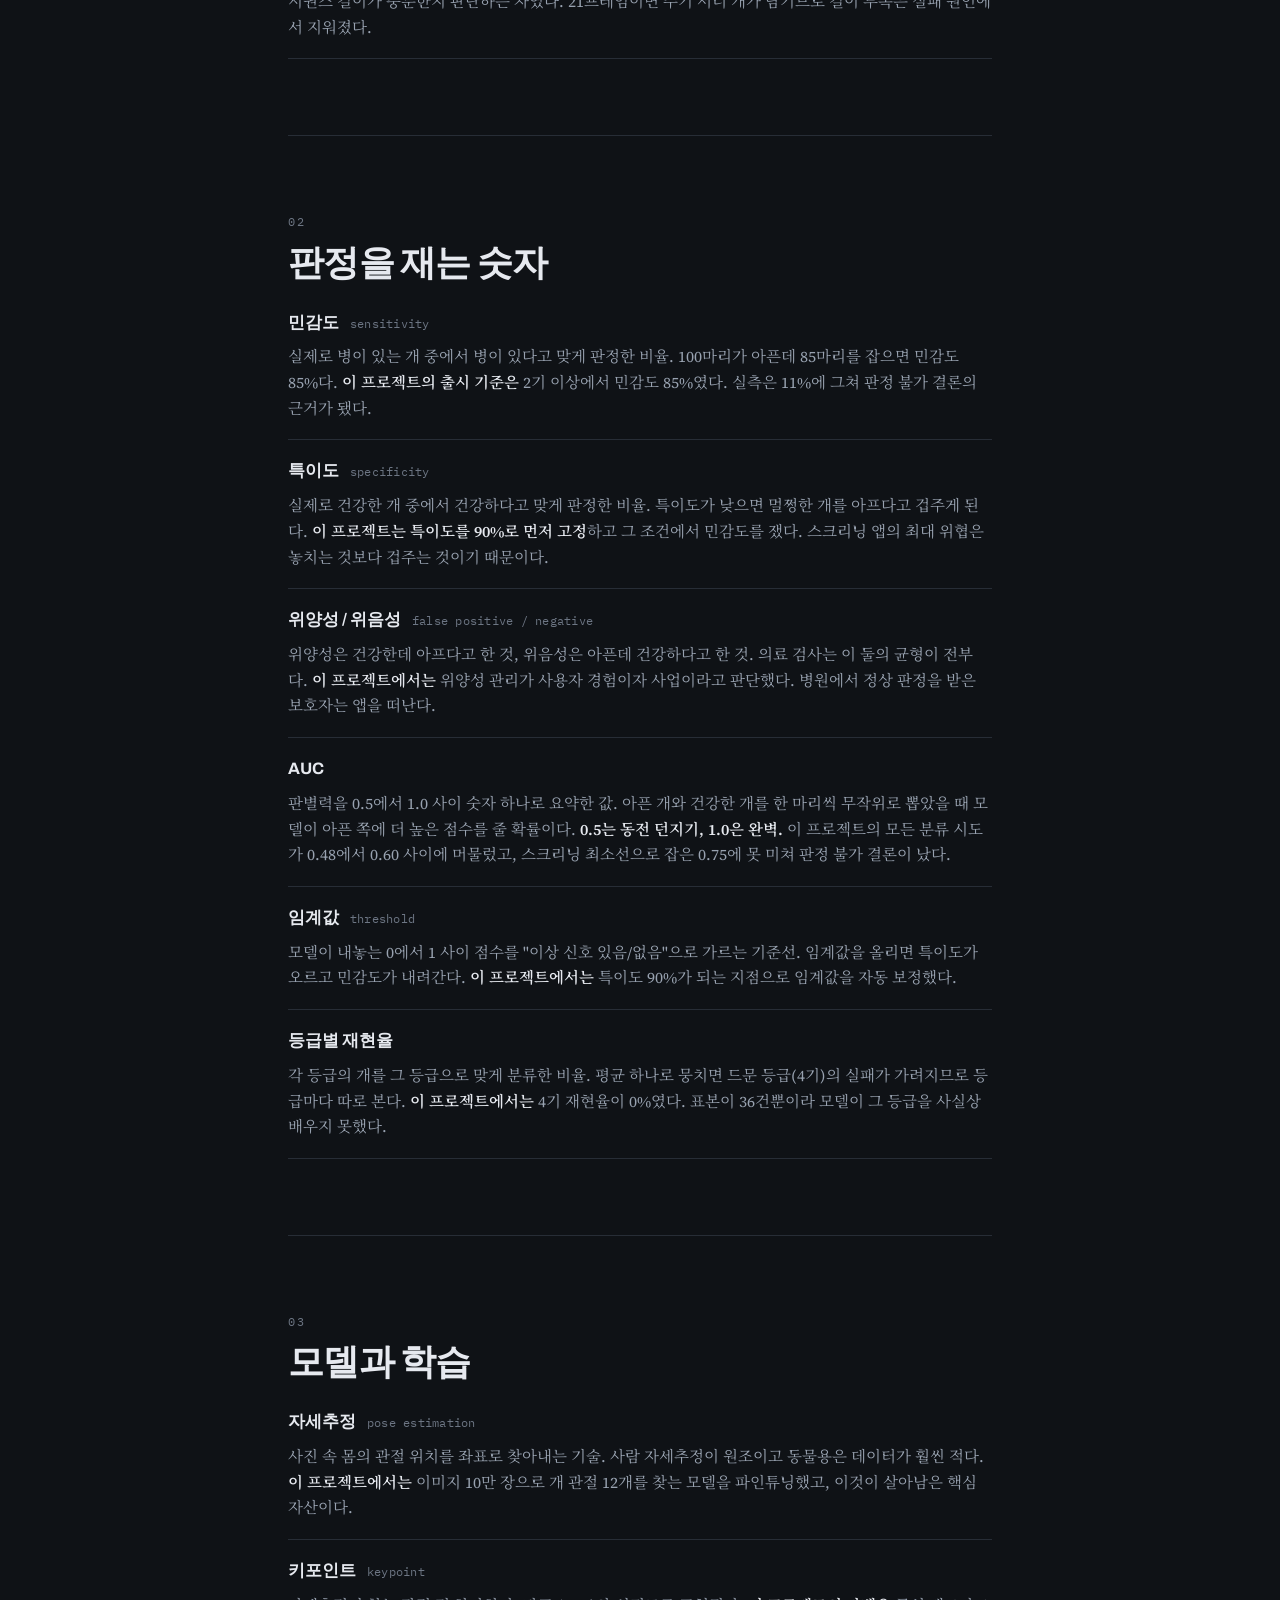
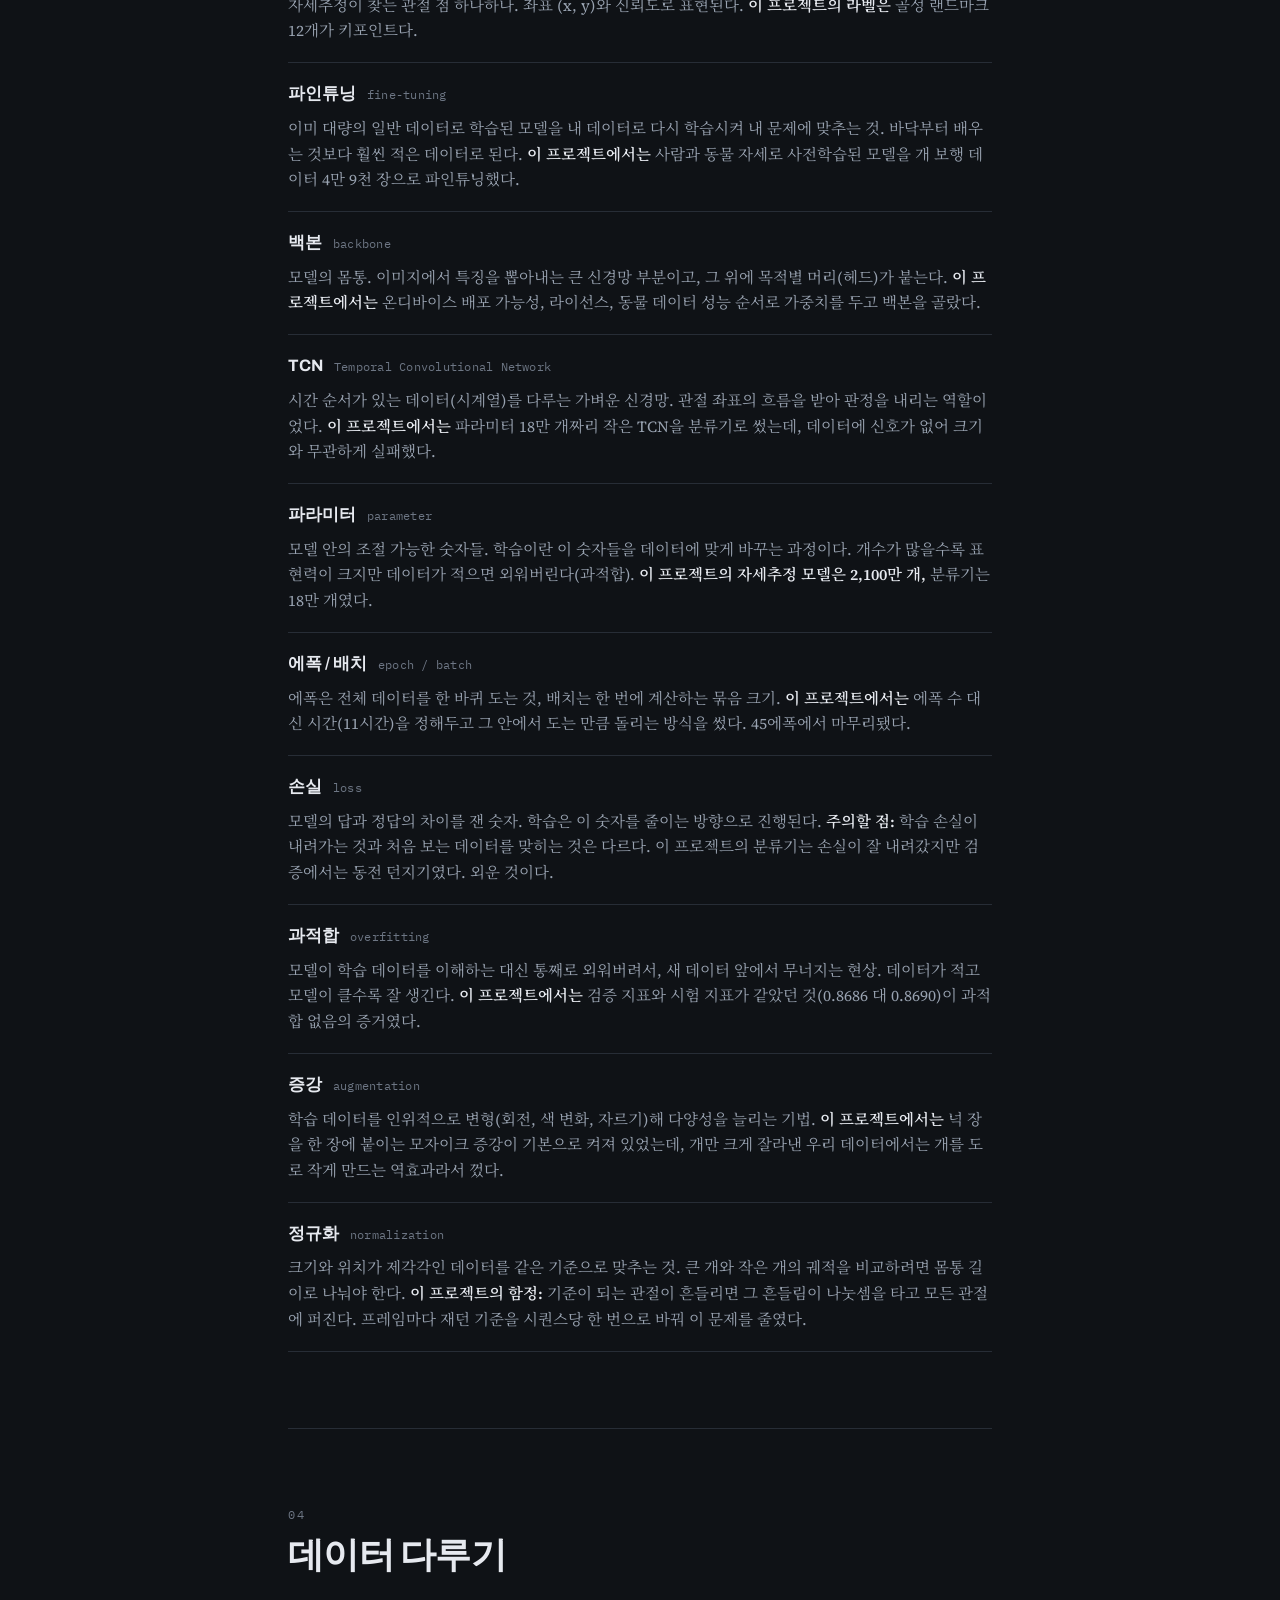
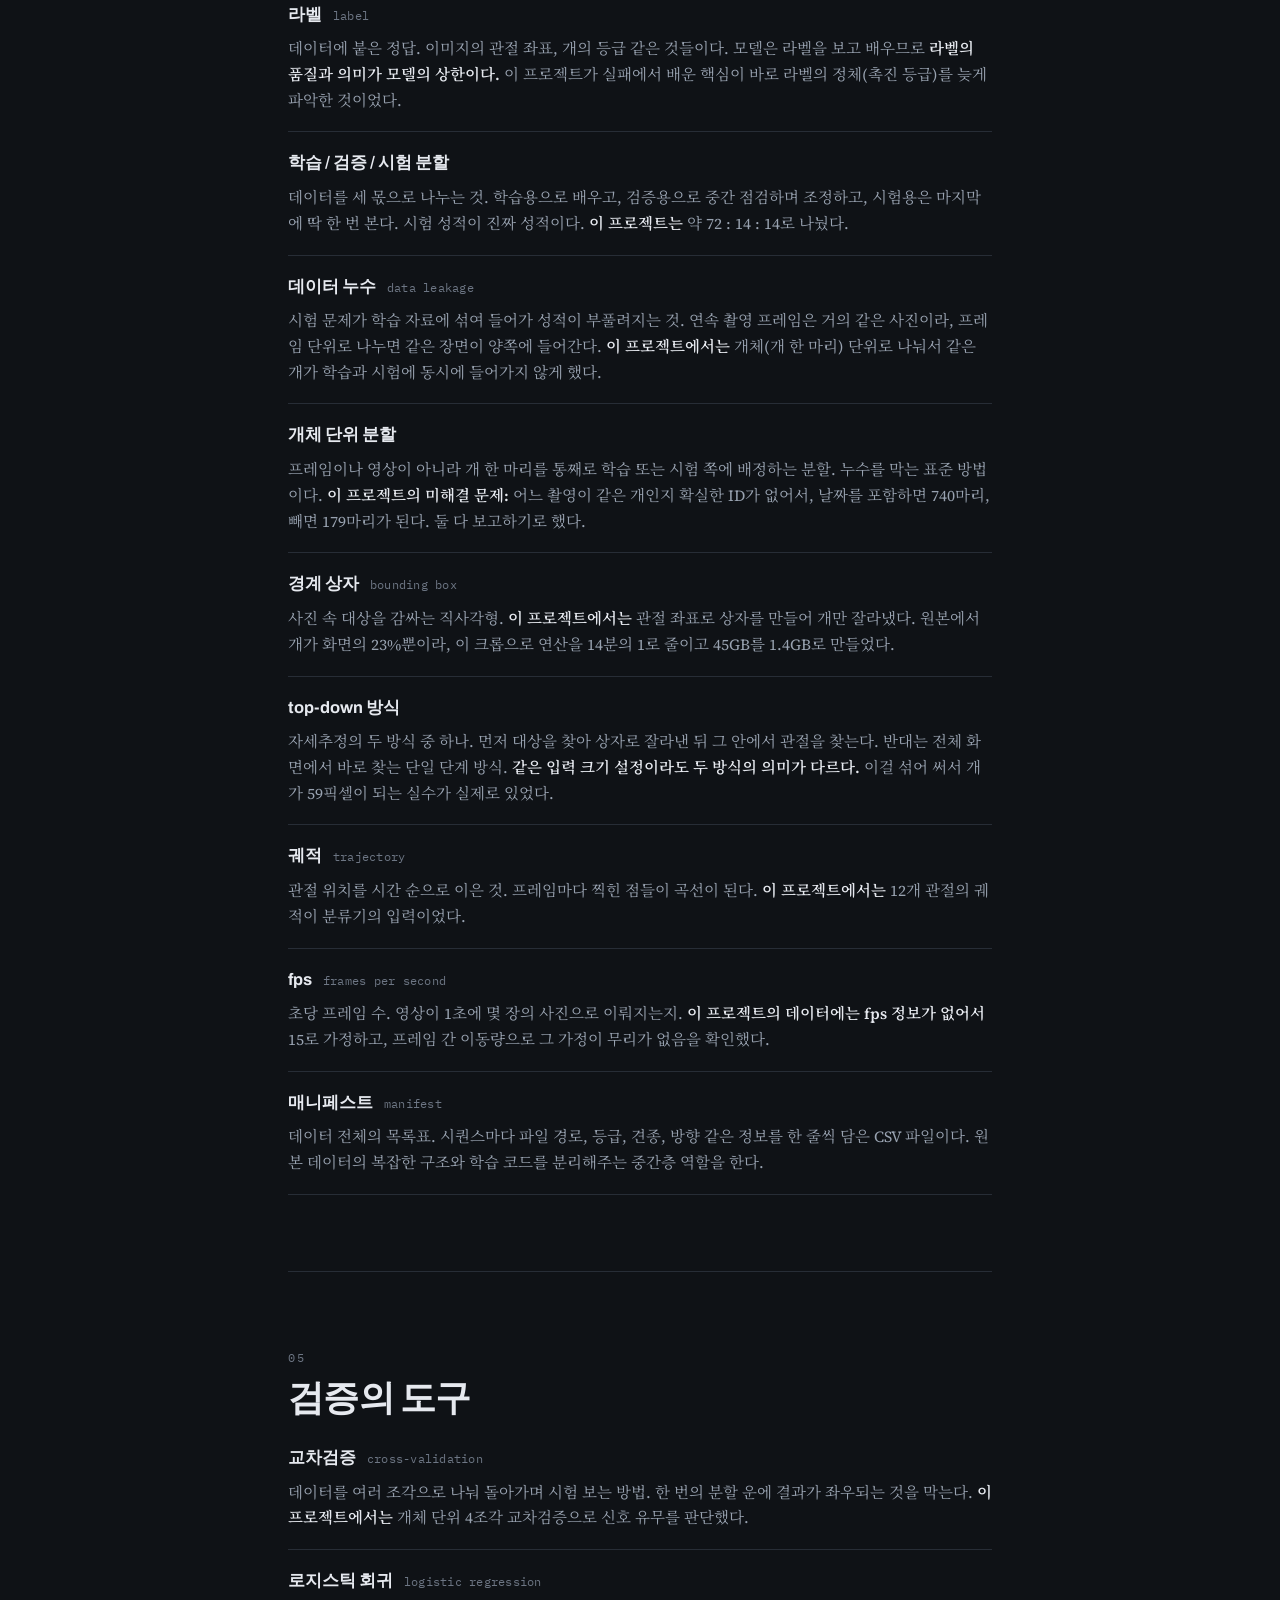
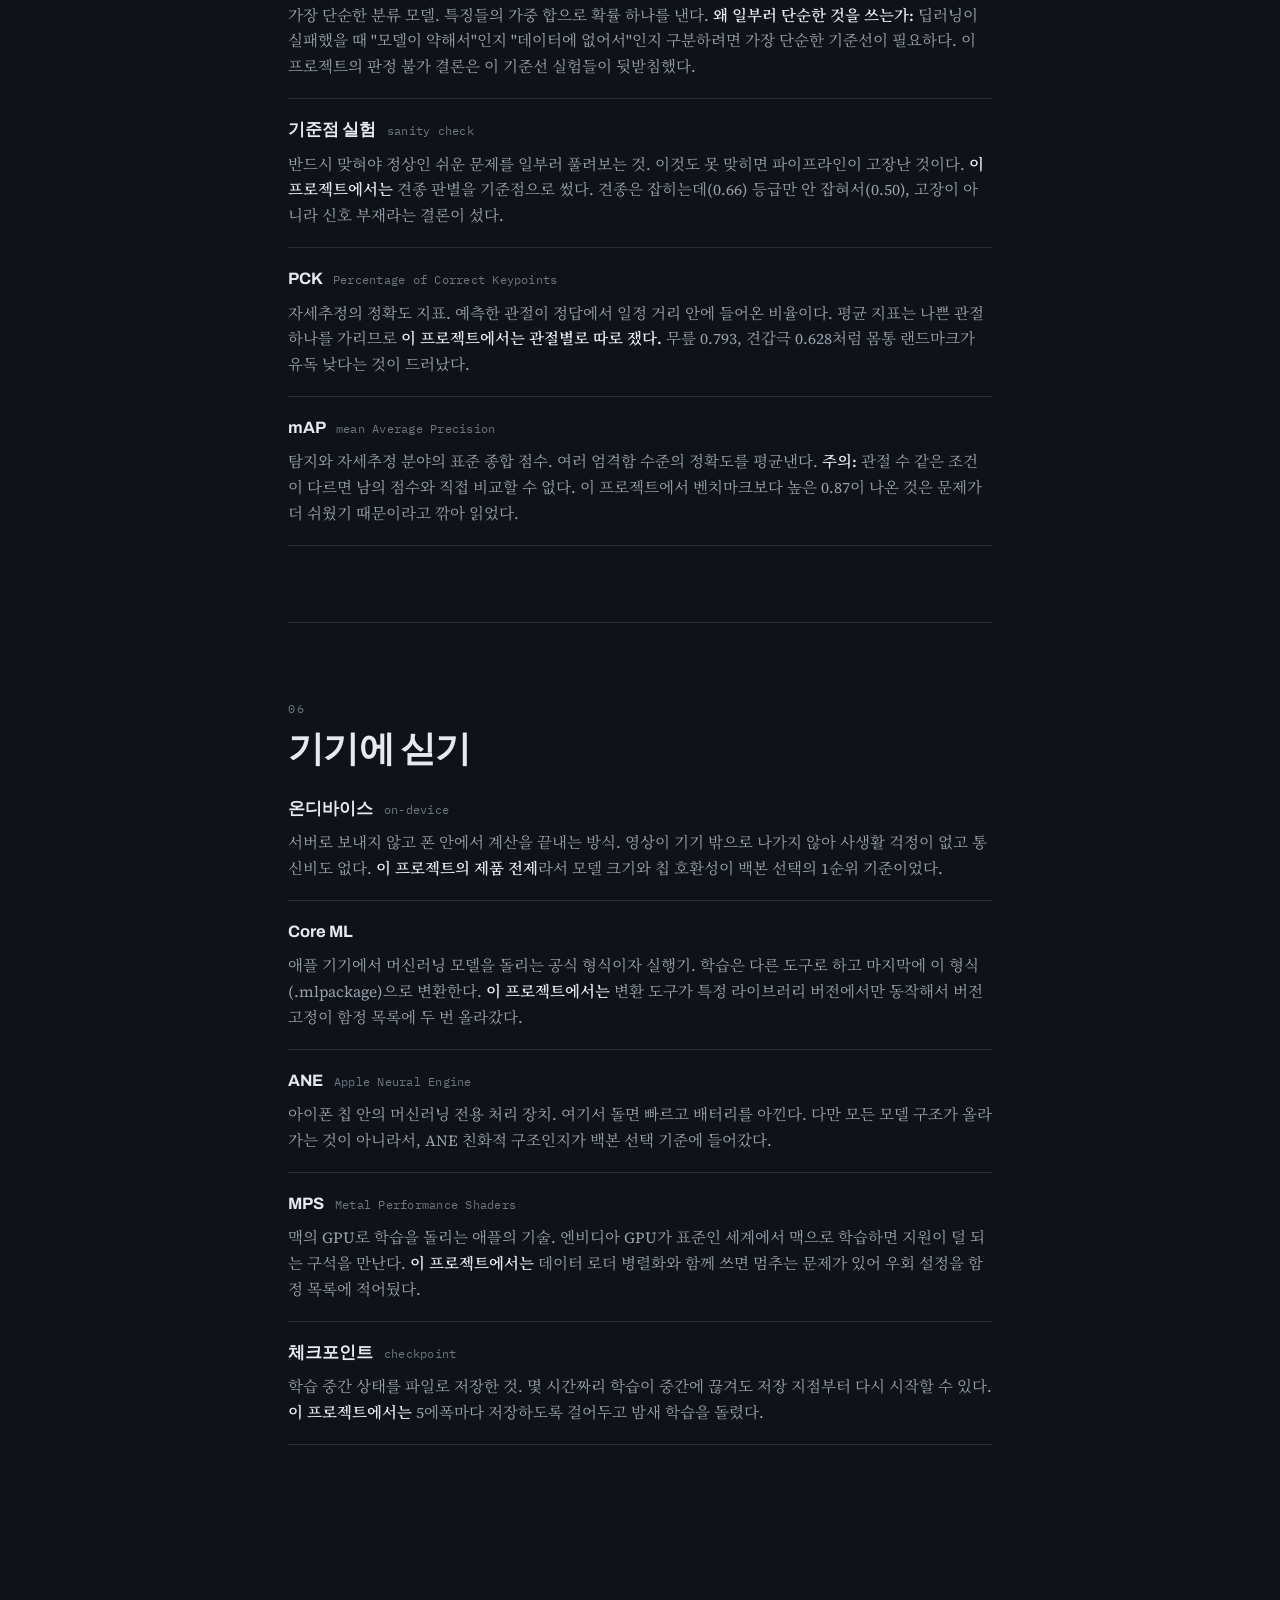
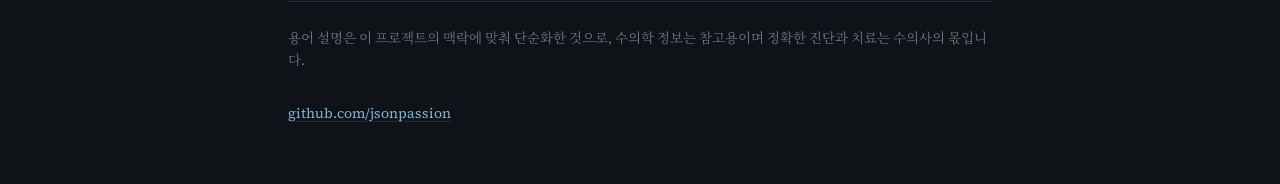
==== commit 50eb9eb7: "솔루션 소개 탭: 최종 발표용 한 장 최종본의 기능만 키워드 중심으로 정리한 페이지를 신설하고 네 페이지 공통 내비게이션에 탭을 추가했다.  - 기능 8개: 30초 측정, 자체 자" ====
--- a/glossary.html
+++ b/glossary.html
@@ -23,6 +23,7 @@
   <a class="brand" href="index.html">Dogtor</a>
   <span class="spacer"></span>
   <a class="nav" href="index.html">개요</a>
+  <a class="nav" href="solution.html">솔루션 소개</a>
   <a class="nav" href="pipeline.html">파이프라인 해부</a>
   <a class="nav on" href="glossary.html">용어 사전</a>
   <button id="themeToggle" aria-label="다크 라이트 전환" title="다크 라이트 전환">🌙</button>
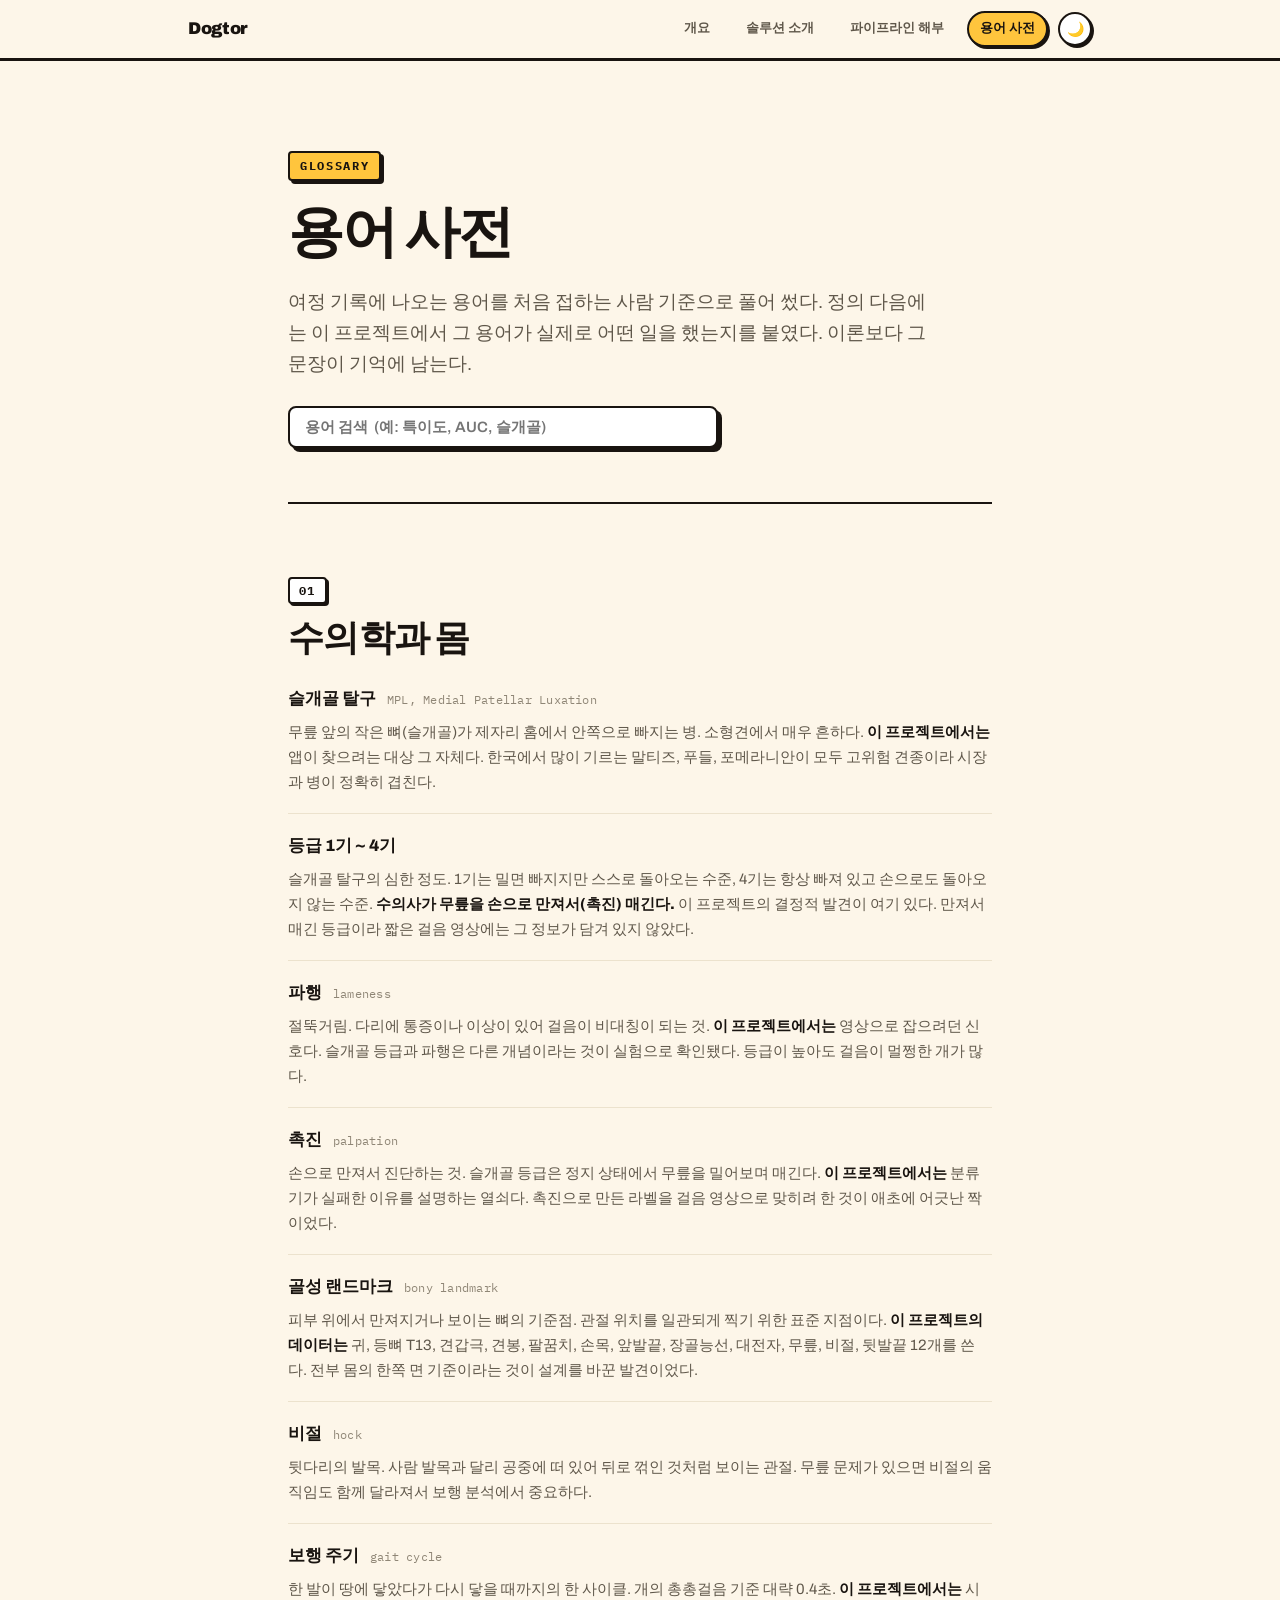
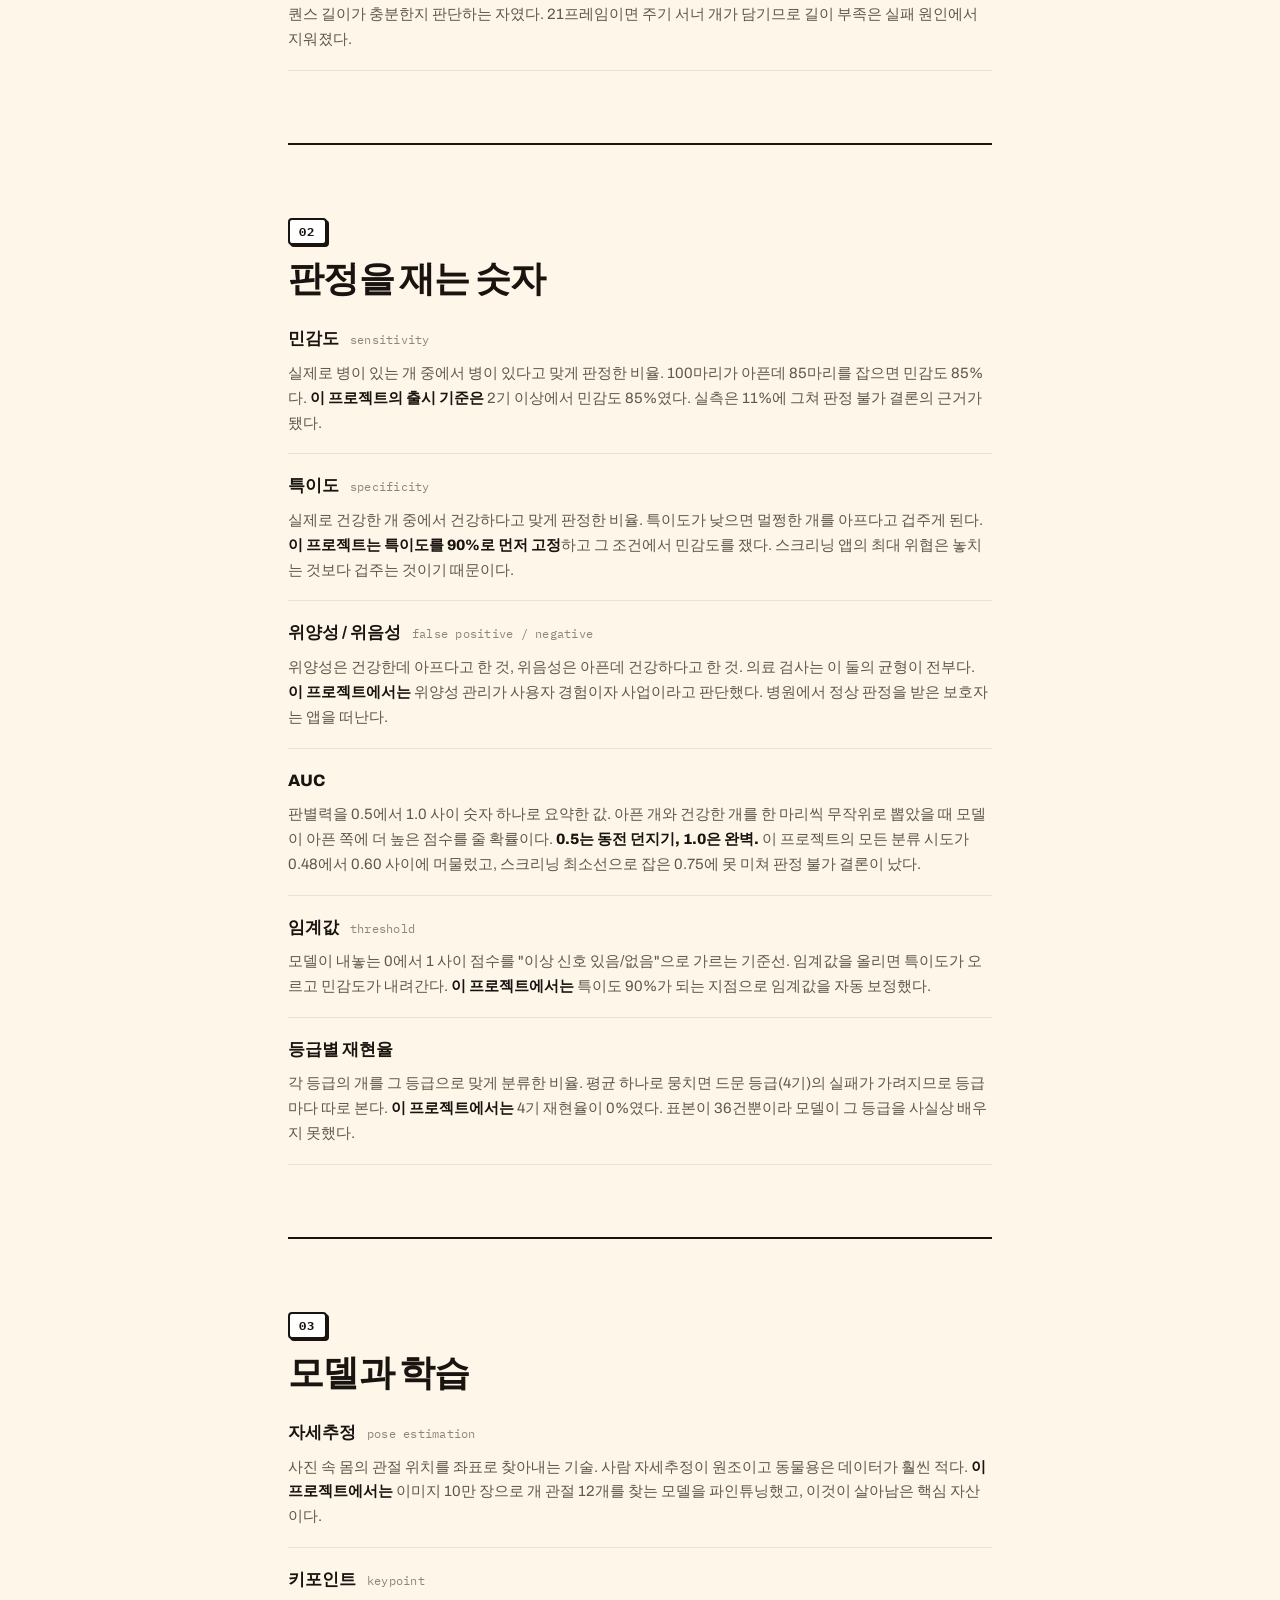
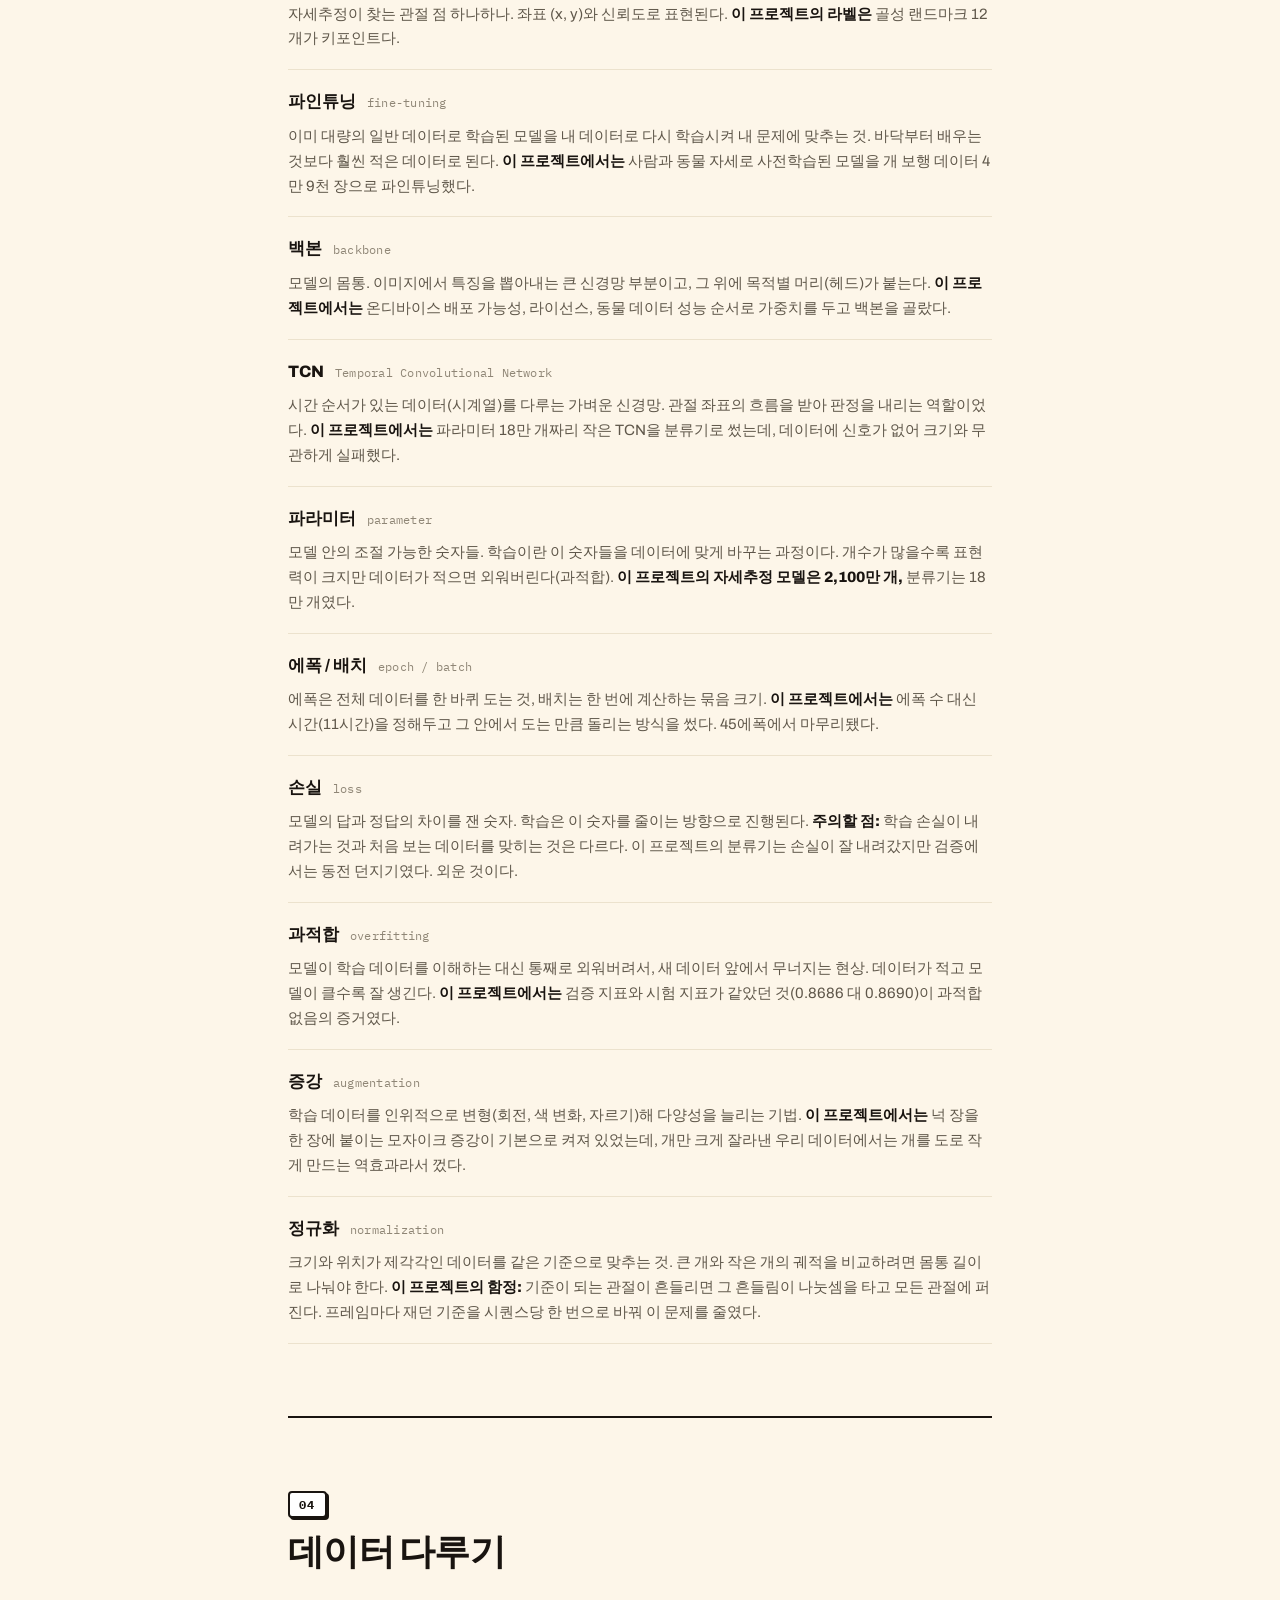
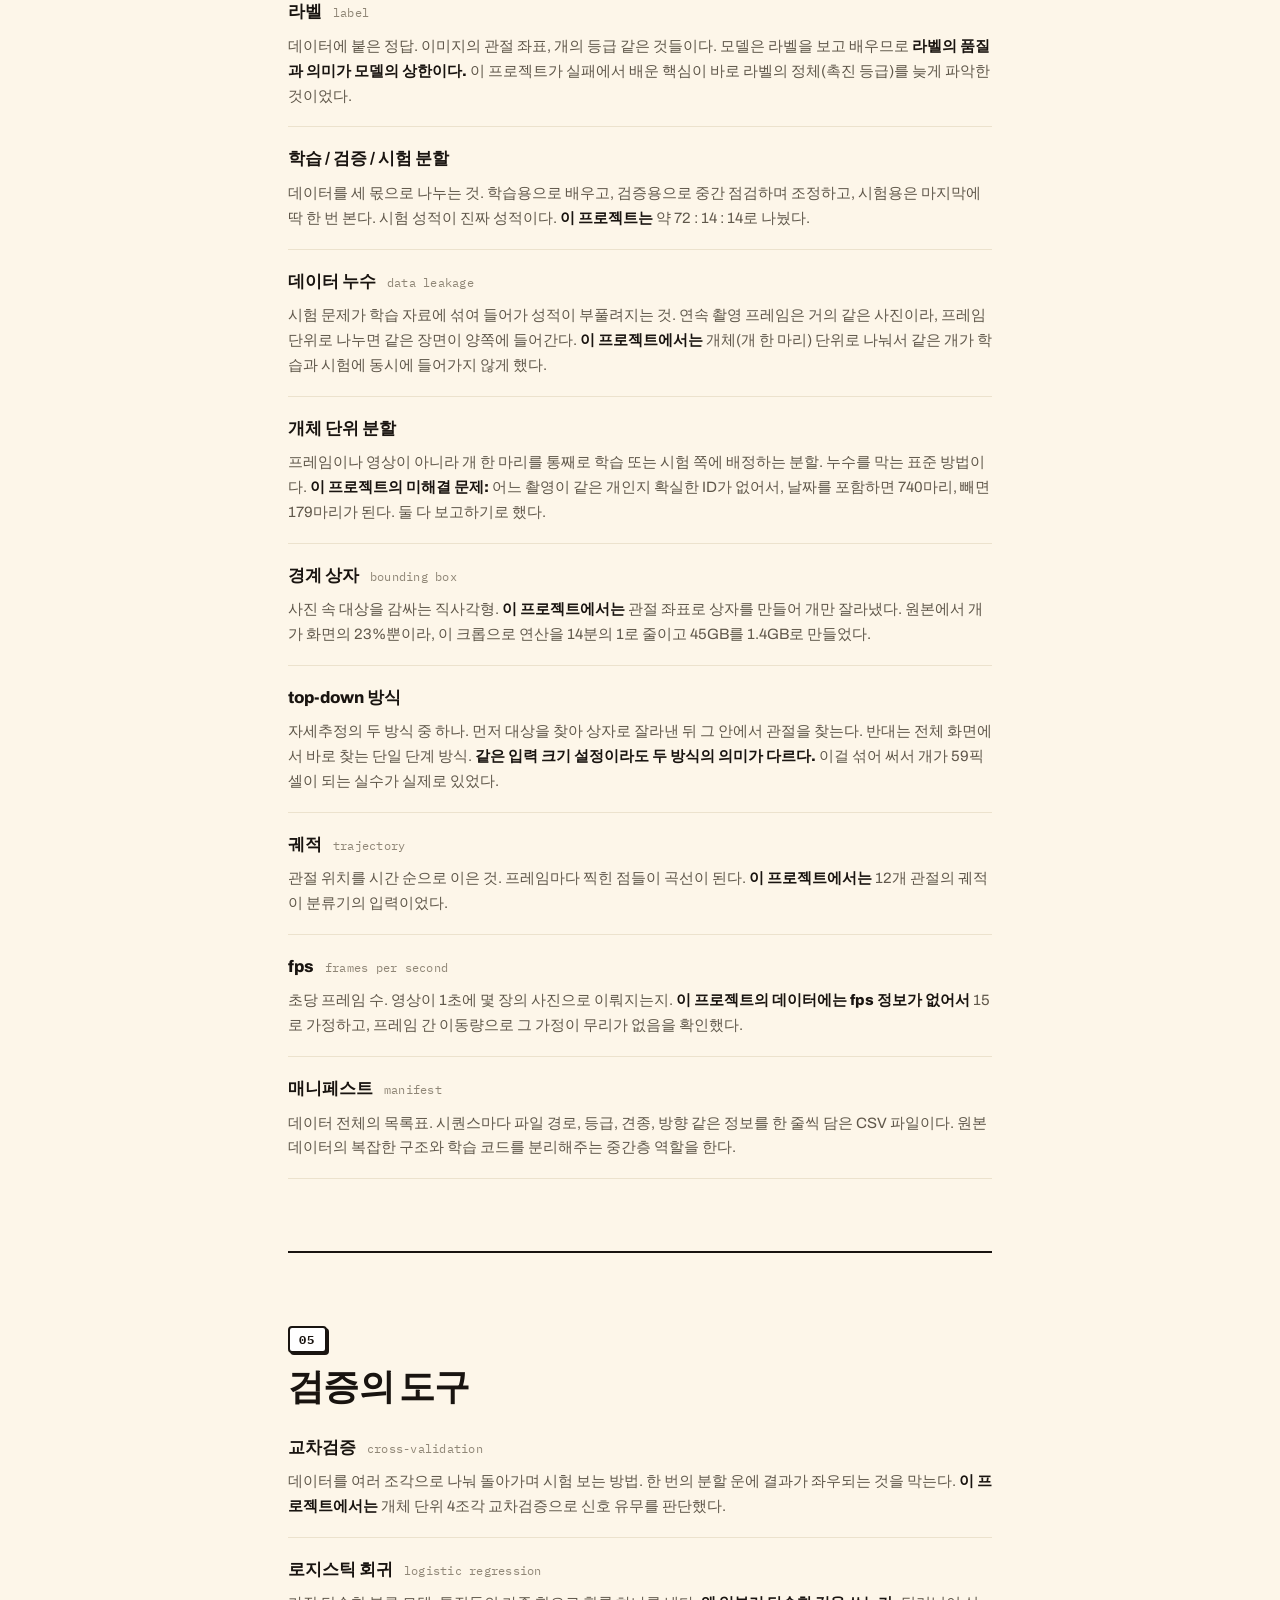
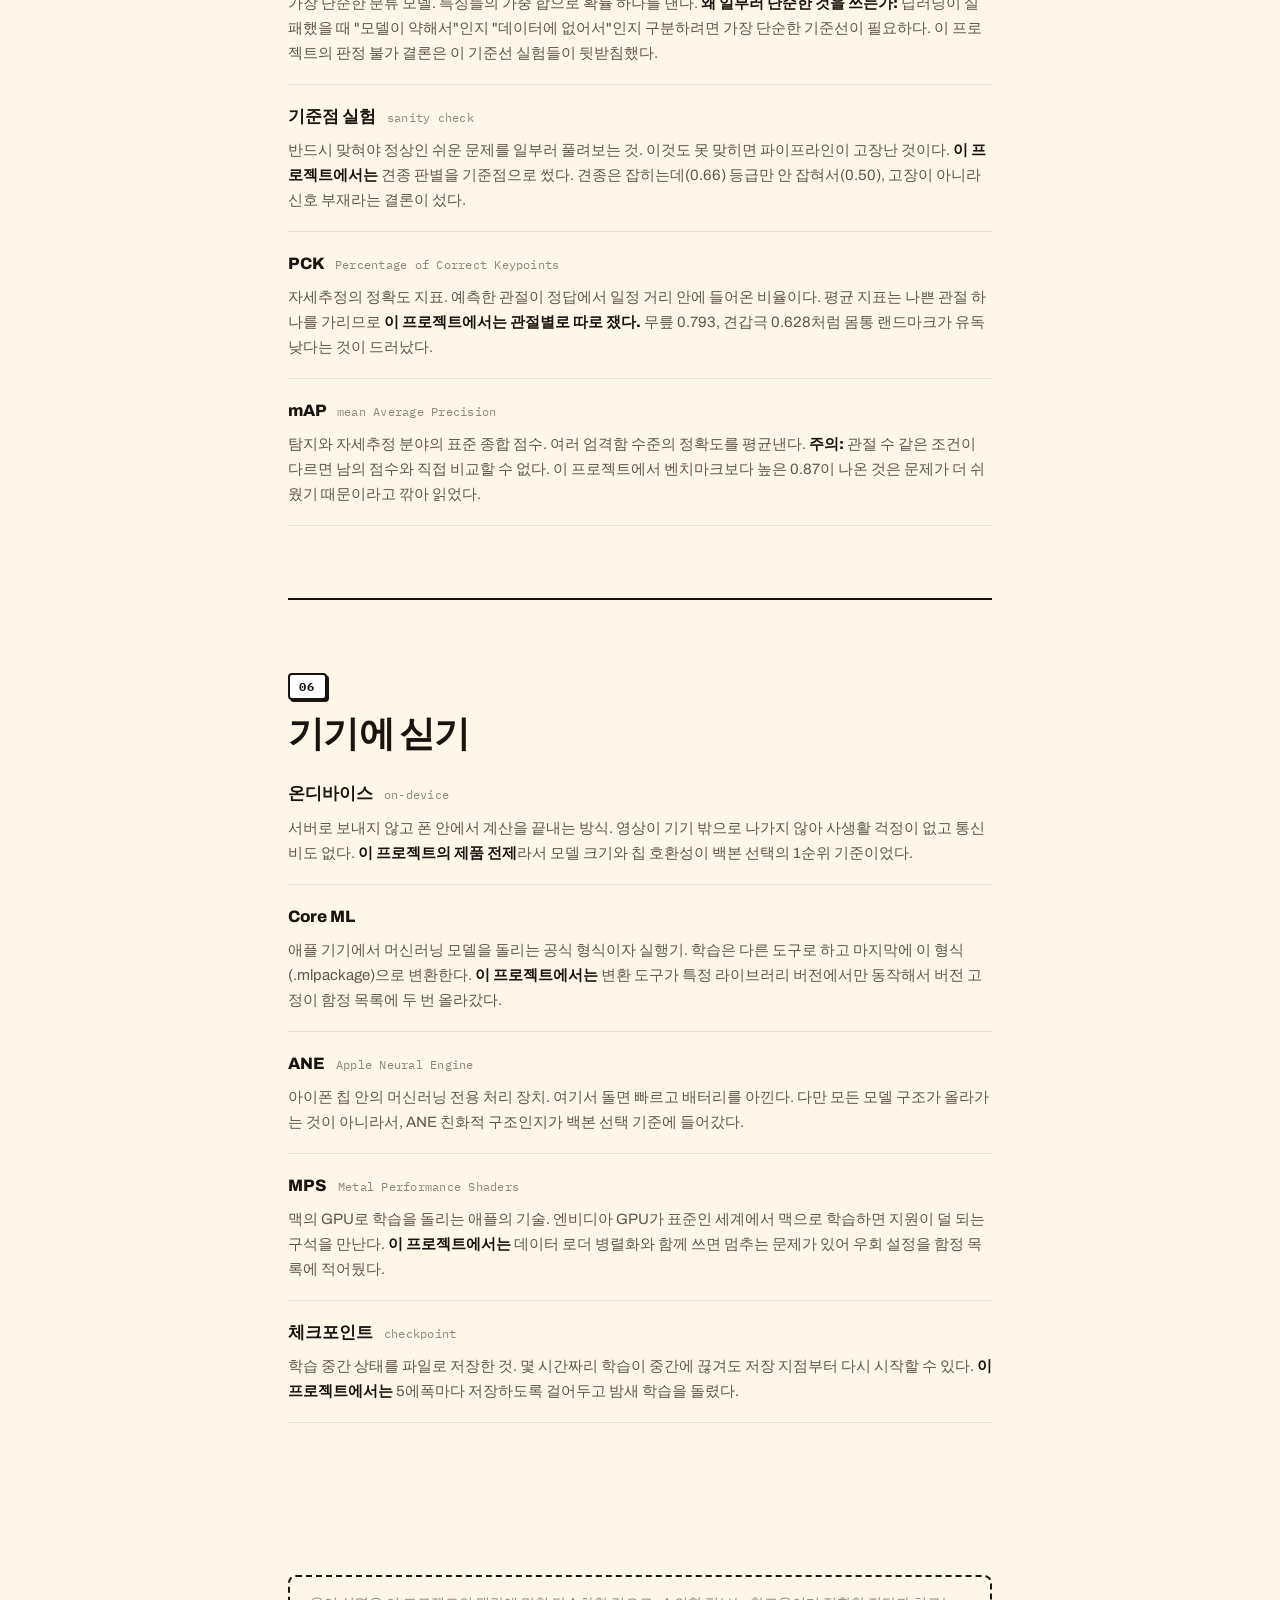
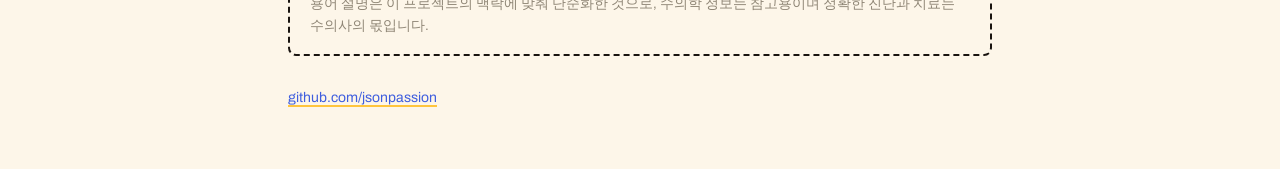
==== commit 86786e33: "네오브루탈리즘 1/3: 토큰과 컴포넌트 hermes/skills/neobrutal-web 지침대로 style.css 의 토큰과 컴포넌트만 교체했다. 마크업은 손대지 않았다.  - " ====
--- a/glossary.html
+++ b/glossary.html
@@ -307,7 +307,7 @@
 <script>
   (function () {
     var btn = document.getElementById("themeToggle");
-    function cur() { return document.documentElement.dataset.theme || "dark"; }
+    function cur() { return document.documentElement.dataset.theme || "light"; }
     function paint() { btn.textContent = cur() === "dark" ? "☀️" : "🌙"; }
     btn.addEventListener("click", function () {
       var next = cur() === "dark" ? "light" : "dark";
--- a/style.css
+++ b/style.css
@@ -1,121 +1,149 @@
-/* Dogtor 공통 스타일 */
+/* Dogtor 공통 스타일 — 네오브루탈리즘 개정 (2026-08-22)
+   문법: 잉크 테두리 2~3px, 블러 없는 오프셋 그림자, 평면 원색, 그라디언트 금지.
+   레퍼런스: 길건너 친구들(Crossy Road)의 평면 색과 장난기.
+   상세 지침: hermes/skills/neobrutal-web/SKILL.md */
 :root {
-  --bg: #0f1216;
-  --panel: #151a20;
-  --ink: #e6e9ef;
-  --sub: #98a2b0;
-  --dim: #6d7684;
-  --line: #272d36;
-  --accent: #7fb4d6;
-  --ok: #6fca8f;
-  --wip: #e0a458;
-  --wait: #6d7684;
-  --sketch: #b8bfc9;
-  --display: Archivo, "Apple SD Gothic Neo", "Pretendard", -apple-system, sans-serif;
-  --serif: "Source Serif 4", "Noto Serif KR", Georgia, serif;
+  --bg: #fdf6e9;
+  --panel: #ffffff;
+  --ink: #191410;
+  --sub: #5f574a;
+  --dim: #8f8676;
+  --line: #191410;
+  --soft: #ece2cd;
+  --accent: #3f5ede;
+  --pop: #ffc53d;
+  --pink: #ff8787;
+  --ok: #2f9e44;
+  --wip: #e8590c;
+  --wait: #948b7c;
+  --sketch: #191410;
+  --shadow: #191410;
+  --display: Archivo, "Apple SD Gothic Neo", Pretendard, -apple-system, sans-serif;
+  --serif: var(--display);
   --mono: "IBM Plex Mono", ui-monospace, SFMono-Regular, monospace;
 }
-:root[data-theme="light"] {
-  --bg: #fbfaf8;
-  --panel: #f2f1ed;
-  --ink: #14181d;
-  --sub: #5c6470;
-  --dim: #868e9a;
-  --line: #e0ded8;
-  --accent: #1f6f9e;
-  --ok: #1d7a42;
-  --wip: #a1590d;
-  --wait: #868e9a;
-  --sketch: #3d4149;
+:root[data-theme="dark"] {
+  --bg: #181410;
+  --panel: #221d16;
+  --ink: #f4edde;
+  --sub: #b5aa96;
+  --dim: #877d6b;
+  --line: #f4edde;
+  --soft: #352c21;
+  --accent: #7c95ff;
+  --pop: #ffc53d;
+  --pink: #ff8787;
+  --ok: #69db7c;
+  --wip: #ffa94d;
+  --wait: #877d6b;
+  --sketch: #e6dcc7;
+  --shadow: #060402;
 }
 
 * { margin: 0; padding: 0; box-sizing: border-box; }
 html { scroll-behavior: smooth; }
 body {
   background: var(--bg); color: var(--ink);
-  font-family: var(--serif); font-size: 17px; line-height: 1.62;
+  font-family: var(--display); font-size: 16.5px; line-height: 1.66;
   -webkit-font-smoothing: antialiased;
 }
 .wrap { max-width: 960px; margin: 0 auto; padding: 0 28px; }
 .narrow { max-width: 760px; }
 
-a { color: var(--ink); text-decoration: underline; text-decoration-color: var(--line);
-  text-underline-offset: 3px; }
+a { color: var(--ink); text-decoration: underline; text-decoration-thickness: 2px;
+  text-decoration-color: var(--pop); text-underline-offset: 3px; }
 a:hover { text-decoration-color: var(--accent); }
 
 /* 타이포 */
-h1, h2, h3, .kicker, .btn, .num, .tag, th, .st, .ch {
-  font-family: var(--display);
-}
+h1, h2, h3, .kicker, .btn, .num, .tag, th, .st, .ch { font-family: var(--display); }
 h1 {
-  font-size: clamp(40px, 7.4vw, 74px); font-weight: 800;
-  letter-spacing: -0.03em; line-height: 0.98;
-}
-h2 { font-size: clamp(26px, 3.6vw, 36px); font-weight: 800; letter-spacing: -0.02em; line-height: 1.1; }
-h3 { font-size: 18px; font-weight: 700; letter-spacing: -0.01em; }
+  font-size: clamp(40px, 7.4vw, 74px); font-weight: 900;
+  letter-spacing: -0.035em; line-height: 1.0;
+}
+h2 { font-size: clamp(26px, 3.6vw, 36px); font-weight: 900; letter-spacing: -0.02em; line-height: 1.12; }
+h3 { font-size: 17.5px; font-weight: 800; letter-spacing: -0.01em; }
 .kicker {
-  font-family: var(--mono); font-size: 12px; font-weight: 500;
-  letter-spacing: .18em; text-transform: uppercase; color: var(--accent);
-}
-.lede { font-size: 19px; color: var(--sub); max-width: 620px; line-height: 1.68; }
+  display: inline-block; font-family: var(--mono); font-size: 12px; font-weight: 700;
+  letter-spacing: .14em; text-transform: uppercase; color: var(--ink);
+  background: var(--pop); border: 2px solid var(--line); border-radius: 4px;
+  padding: 3px 10px; box-shadow: 3px 3px 0 var(--shadow);
+}
+.lede { font-size: 18.5px; color: var(--sub); max-width: 640px; line-height: 1.68; }
 p + p { margin-top: 14px; }
-b, strong { font-weight: 600; color: var(--ink); }
+b, strong { font-weight: 800; color: var(--ink); }
 
 /* 버튼 */
-.btns { display: flex; gap: 10px; flex-wrap: wrap; margin-top: 30px; }
+.btns { display: flex; gap: 12px; flex-wrap: wrap; margin-top: 30px; }
 .btn {
-  display: inline-block; font-size: 15px; font-weight: 600; text-decoration: none;
-  padding: 11px 19px; border-radius: 5px; border: 1px solid transparent;
-  transition: opacity .15s ease;
-}
-.btn:hover { opacity: .85; text-decoration: none; }
-.btn.primary { background: var(--ink); color: var(--bg); }
-.btn.ghost { background: transparent; color: var(--ink); border-color: var(--line); }
+  display: inline-block; font-size: 15px; font-weight: 800; text-decoration: none;
+  padding: 11px 19px; border-radius: 6px; border: 2.5px solid var(--line);
+  box-shadow: 4px 4px 0 var(--shadow);
+  transition: transform .12s ease, box-shadow .12s ease;
+}
+.btn:hover { transform: translate(-2px, -2px); box-shadow: 6px 6px 0 var(--shadow); text-decoration: none; }
+.btn:active { transform: translate(2px, 2px); box-shadow: 0 0 0 var(--shadow); }
+.btn.primary { background: var(--pop); color: #191410; }
+.btn.ghost { background: var(--panel); color: var(--ink); }
 
 /* 헤더와 섹션 */
-header.hero { padding: 16vh 0 12vh; }
-header.hero .kicker { display: block; margin-bottom: 22px; }
+header.hero { padding: 13vh 0 10vh; }
+header.hero .kicker { margin-bottom: 24px; }
 header.hero h1 { margin-bottom: 26px; }
-.rule { border: none; border-top: 1px solid var(--line); }
-section { padding: 76px 0; border-top: 1px solid var(--line); }
+.rule { border: none; border-top: 2.5px solid var(--line); }
+section { padding: 72px 0; border-top: 2.5px solid var(--line); }
 section > .ch {
-  font-family: var(--mono); font-size: 12px; letter-spacing: .14em;
-  color: var(--dim); margin-bottom: 12px;
-}
-.section-lede { color: var(--sub); margin: 14px 0 30px; max-width: 620px; }
+  display: inline-block; font-family: var(--mono); font-size: 11.5px; font-weight: 700;
+  letter-spacing: .12em; color: var(--ink); background: var(--panel);
+  border: 2px solid var(--line); border-radius: 4px; padding: 2px 9px;
+  box-shadow: 2px 2px 0 var(--shadow); margin-bottom: 14px;
+}
+.section-lede { color: var(--sub); margin: 14px 0 30px; max-width: 640px; }
 
 /* 표 */
-table { width: 100%; border-collapse: collapse; font-size: 15px; margin: 18px 0; }
-th, td { text-align: left; padding: 13px 14px 13px 0; border-bottom: 1px solid var(--line); vertical-align: top; }
-th { font-size: 11.5px; font-weight: 700; color: var(--dim);
-  text-transform: uppercase; letter-spacing: .1em; }
-.scroll-x { overflow-x: auto; }
+.scroll-x { overflow-x: auto; border: 2.5px solid var(--line); border-radius: 8px;
+  box-shadow: 4px 4px 0 var(--shadow); margin: 20px 0; background: var(--panel); }
+.scroll-x table { margin: 0; }
+table { width: 100%; border-collapse: collapse; font-size: 14.5px; margin: 18px 0;
+  background: var(--panel); }
+th, td { text-align: left; padding: 12px 14px; border-bottom: 1.5px solid var(--soft);
+  vertical-align: top; }
+tr:last-child td { border-bottom: none; }
+th { font-size: 11.5px; font-weight: 800; color: var(--ink); background: var(--pop);
+  text-transform: uppercase; letter-spacing: .08em; border-bottom: 2px solid var(--line); }
+:root[data-theme="dark"] th { color: #191410; }
 
 /* 스탯 */
 .stats { display: grid; grid-template-columns: repeat(auto-fit, minmax(160px, 1fr));
-  gap: 0; margin: 30px 0; border-top: 1px solid var(--line); }
-.stat { padding: 24px 20px 24px 0; border-bottom: 1px solid var(--line); }
-.stat .num { display: block; font-size: clamp(30px, 4vw, 40px); font-weight: 800;
-  letter-spacing: -0.03em; line-height: 1; }
-.stat .lbl { font-size: 13.5px; color: var(--sub); margin-top: 10px; line-height: 1.5; }
+  gap: 14px; margin: 30px 0; }
+.stat { padding: 20px 18px; border: 2.5px solid var(--line); border-radius: 8px;
+  background: var(--panel); box-shadow: 4px 4px 0 var(--shadow); }
+.stat .num { display: block; font-size: clamp(28px, 3.6vw, 38px); font-weight: 900;
+  letter-spacing: -0.03em; line-height: 1; color: var(--accent); }
+.stat .lbl { font-size: 13px; color: var(--sub); margin-top: 10px; line-height: 1.5; }
 
 /* 상태 */
-.st { font-size: 12px; font-weight: 700; white-space: nowrap; letter-spacing: .02em; }
+.st { font-size: 12px; font-weight: 800; white-space: nowrap; letter-spacing: .02em; }
 .st.ok::before { content: "● "; } .st.wip::before { content: "◐ "; } .st.wait::before { content: "○ "; }
 .st.ok { color: var(--ok); } .st.wip { color: var(--wip); } .st.wait { color: var(--wait); }
 
 /* 패널과 카드 */
-.panel { background: var(--panel); border: 1px solid var(--line);
-  border-radius: 10px; padding: 24px 26px; margin: 22px 0; }
+.panel { background: var(--panel); border: 2.5px solid var(--line);
+  border-radius: 10px; padding: 22px 24px; margin: 20px 0;
+  box-shadow: 5px 5px 0 var(--shadow); }
 .panel h3 { margin-bottom: 8px; }
-.panel p { font-size: 15.5px; color: var(--sub); }
-.cards { display: grid; grid-template-columns: repeat(auto-fit, minmax(240px, 1fr)); gap: 14px; margin: 26px 0; }
-.card { background: var(--panel); border: 1px solid var(--line); border-radius: 10px; padding: 22px; }
-.card h3 { margin-bottom: 8px; }
-.card p { font-size: 14.5px; color: var(--sub); }
-
-.callout { border-left: 2px solid var(--accent); padding: 4px 0 4px 20px;
-  margin: 26px 0; font-size: 16px; color: var(--sub); }
+.panel p { font-size: 15px; color: var(--sub); }
+.cards { display: grid; grid-template-columns: repeat(auto-fit, minmax(240px, 1fr)); gap: 16px; margin: 26px 0; }
+.card { background: var(--panel); border: 2.5px solid var(--line); border-radius: 10px;
+  padding: 20px; box-shadow: 4px 4px 0 var(--shadow);
+  transition: transform .12s ease, box-shadow .12s ease; }
+.card:hover { transform: translate(-2px, -2px); box-shadow: 6px 6px 0 var(--shadow); }
+.card h3 { margin-bottom: 8px; padding-bottom: 6px; border-bottom: 2px solid var(--pop); }
+.card p { font-size: 14px; color: var(--sub); }
+
+.callout { background: var(--panel); border: 2.5px solid var(--line); border-radius: 8px;
+  padding: 16px 20px; margin: 26px 4px; font-size: 15.5px; color: var(--sub);
+  box-shadow: 4px 4px 0 var(--pop), 4px 4px 0 2.5px var(--line);
+  transform: rotate(-0.35deg); }
 .callout b { color: var(--ink); }
 
 /* 다이어그램 */
@@ -123,21 +151,21 @@
 figure.sketch svg { width: 100%; height: auto; display: block; }
 figure.sketch figcaption { font-family: var(--mono); font-size: 12px; color: var(--dim);
   margin-top: 12px; letter-spacing: .02em; }
-.sk-box { fill: var(--panel); stroke: var(--sketch); stroke-width: 1.5; }
-.sk-soft { fill: var(--bg); stroke: var(--sketch); stroke-width: 1.5; }
-.sk-hi { fill: none; stroke: var(--accent); stroke-width: 1.8; stroke-dasharray: 7 5; }
-.sk-arrow { stroke: var(--sketch); stroke-width: 1.5; fill: none; marker-end: url(#arr); }
-.sk-t { font-size: 12.5px; font-weight: 700; fill: var(--ink); font-family: var(--display); }
+.sk-box { fill: var(--panel); stroke: var(--sketch); stroke-width: 2; }
+.sk-soft { fill: var(--bg); stroke: var(--sketch); stroke-width: 2; }
+.sk-hi { fill: none; stroke: var(--accent); stroke-width: 2.2; stroke-dasharray: 7 5; }
+.sk-arrow { stroke: var(--sketch); stroke-width: 2; fill: none; marker-end: url(#arr); }
+.sk-t { font-size: 12.5px; font-weight: 800; fill: var(--ink); font-family: var(--display); }
 .sk-s { font-size: 11px; fill: var(--sub); font-family: var(--display); }
 .sk-a { font-size: 11px; font-weight: 700; fill: var(--accent); font-family: var(--mono); }
 
 /* 타임라인 */
 .timeline { margin-top: 22px; }
 .tl { display: grid; grid-template-columns: 104px 1fr; gap: 20px;
-  padding: 20px 0; border-top: 1px solid var(--line); }
-.tl .d { font-family: var(--mono); font-size: 12.5px; color: var(--dim); padding-top: 4px; }
+  padding: 20px 0; border-top: 2px dashed var(--line); }
+.tl .d { font-family: var(--mono); font-size: 12.5px; font-weight: 700; color: var(--dim); padding-top: 4px; }
 .tl.future .d { color: var(--wait); }
-.tl h3 { font-size: 16.5px; margin-bottom: 5px; }
+.tl h3 { font-size: 16px; margin-bottom: 5px; }
 .tl.future h3 { color: var(--sub); }
 .tl p { font-size: 14.5px; color: var(--sub); }
 
@@ -147,67 +175,74 @@
   #toc {
     display: block; position: fixed; z-index: 15; top: 120px;
     left: max(20px, calc(50% - 700px)); width: 190px;
-    font-family: var(--display); font-size: 12.5px; border-left: 1px solid var(--line);
+    font-family: var(--display); font-size: 12.5px; border-left: 2.5px solid var(--line);
   }
-  #toc a { display: block; color: var(--dim); font-weight: 500; text-decoration: none;
-    padding: 7px 0 7px 15px; margin-left: -1px; border-left: 1px solid transparent; }
+  #toc a { display: block; color: var(--dim); font-weight: 600; text-decoration: none;
+    padding: 6px 0 6px 14px; margin-left: -2.5px; border-left: 2.5px solid transparent; }
   #toc a:hover { color: var(--ink); }
-  #toc a.active { color: var(--ink); border-left-color: var(--accent); }
+  #toc a.active { color: var(--ink); border-left-color: var(--accent); background: var(--panel); }
   #toc .n { font-family: var(--mono); color: var(--wait); margin-right: 8px; font-size: 11px; }
 }
 
 /* 상단 바 */
 #topbar { position: sticky; top: 0; z-index: 20; background: var(--bg);
-  border-bottom: 1px solid var(--line); }
+  border-bottom: 3px solid var(--line); }
 .tb { max-width: 960px; margin: 0 auto; padding: 0 28px; height: 58px;
-  display: flex; align-items: center; gap: 16px; }
-.tb .brand { font-family: var(--display); font-weight: 800; font-size: 16px;
+  display: flex; align-items: center; gap: 10px; }
+.tb .brand { font-family: var(--display); font-weight: 900; font-size: 17px;
   letter-spacing: -0.02em; text-decoration: none; color: var(--ink); }
 .tb .spacer { flex: 1; }
-.tb a.nav { font-family: var(--display); font-size: 13.5px; font-weight: 600;
-  color: var(--sub); text-decoration: none; white-space: nowrap; }
-.tb a.nav:hover, .tb a.nav.on { color: var(--ink); }
-#themeToggle { width: 32px; height: 32px; border-radius: 50%; border: none;
-  background: var(--ink); color: var(--bg); font-size: 14px; cursor: pointer;
+.tb a.nav { font-family: var(--display); font-size: 13px; font-weight: 700;
+  color: var(--sub); text-decoration: none; white-space: nowrap;
+  padding: 5px 11px; border: 2px solid transparent; border-radius: 999px; }
+.tb a.nav:hover { color: var(--ink); border-color: var(--line); }
+.tb a.nav.on { color: #191410; background: var(--pop); border-color: var(--line);
+  box-shadow: 2px 2px 0 var(--shadow); }
+#themeToggle { width: 34px; height: 34px; border-radius: 50%;
+  border: 2px solid var(--line); box-shadow: 2px 2px 0 var(--shadow);
+  background: var(--panel); color: var(--ink); font-size: 14px; cursor: pointer;
   display: flex; align-items: center; justify-content: center; }
-
-.note { margin-top: 80px; padding-top: 26px; border-top: 1px solid var(--line);
-  font-size: 13.5px; color: var(--dim); }
+#themeToggle:active { transform: translate(1px, 1px); box-shadow: 0 0 0 var(--shadow); }
+
+.note { margin-top: 80px; padding: 16px 20px; border: 2px dashed var(--line);
+  border-radius: 8px; font-size: 13.5px; color: var(--dim); }
 footer { padding: 30px 0 60px; font-size: 14px; color: var(--dim); }
 footer a { color: var(--accent); }
 
 /* 결과 이미지와 해석 */
 .shot { margin: 26px 0; }
-.shot img { width: 100%; height: auto; display: block; border: 1px solid var(--line);
-  border-radius: 8px; background: var(--panel); }
+.shot img { width: 100%; height: auto; display: block; border: 2.5px solid var(--line);
+  border-radius: 8px; background: var(--panel); box-shadow: 5px 5px 0 var(--shadow); }
 .shot figcaption { font-family: var(--mono); font-size: 12px; color: var(--dim);
-  margin-top: 10px; letter-spacing: .02em; }
-.pair { display: grid; grid-template-columns: 1fr 1fr; gap: 14px; margin: 26px 0; }
+  margin-top: 12px; letter-spacing: .02em; }
+.pair { display: grid; grid-template-columns: 1fr 1fr; gap: 16px; margin: 26px 0; }
 @media (max-width: 700px) { .pair { grid-template-columns: 1fr; } }
 .pair .shot { margin: 0; }
-.readguide { border: 1px solid var(--line); border-radius: 10px; padding: 20px 24px; margin: 22px 0; }
+.readguide { border: 2.5px solid var(--line); border-radius: 10px; padding: 20px 24px;
+  margin: 22px 0; background: var(--panel); box-shadow: 4px 4px 0 var(--shadow); }
 .readguide h3 { margin-bottom: 12px; font-size: 15px; }
 .readguide ol { margin: 0; padding-left: 20px; font-size: 15px; color: var(--sub); }
 .readguide li { margin: 7px 0; }
 .readguide li b { color: var(--ink); }
 
 /* Mermaid */
-.mmd { margin: 28px 0; background: var(--panel); border: 1px solid var(--line);
-  border-radius: 10px; padding: 24px 18px; overflow-x: auto; }
+.mmd { margin: 28px 0; background: var(--panel); border: 2.5px solid var(--line);
+  border-radius: 10px; padding: 24px 18px; overflow-x: auto;
+  box-shadow: 4px 4px 0 var(--shadow); }
 .mmd .mermaid { display: flex; justify-content: center; min-width: 520px; }
 .mmd figcaption { font-family: var(--mono); font-size: 12px; color: var(--dim);
   margin-top: 14px; text-align: center; }
 
 /* 애니메이션 시각화 */
-.viz { background: var(--panel); border: 1px solid var(--line); border-radius: 10px;
-  padding: 26px 20px 20px; margin: 28px 0; }
+.viz { background: var(--panel); border: 2.5px solid var(--line); border-radius: 10px;
+  padding: 26px 20px 20px; margin: 28px 0; box-shadow: 4px 4px 0 var(--shadow); }
 .viz svg { width: 100%; height: auto; display: block; }
 .viz figcaption { font-family: var(--mono); font-size: 12px; color: var(--dim);
   margin-top: 16px; text-align: center; }
 .viz .legend { display: flex; gap: 18px; justify-content: center; flex-wrap: wrap;
   margin-top: 14px; font-size: 12.5px; color: var(--sub); }
-.viz .legend i { display: inline-block; width: 9px; height: 9px; border-radius: 50%;
-  margin-right: 6px; vertical-align: middle; }
+.viz .legend i { display: inline-block; width: 10px; height: 10px; border-radius: 3px;
+  border: 1.5px solid var(--line); margin-right: 6px; vertical-align: middle; }
 .dog-body { fill: none; stroke: var(--sub); stroke-width: 2.5; stroke-linecap: round; }
 .dog-leg { fill: none; stroke: var(--sub); stroke-width: 2.5; stroke-linecap: round; }
 .dog-leg.bad { stroke: var(--wip); }
@@ -223,27 +258,27 @@
 /* 이미지 확대 팝업 */
 .shot img { cursor: zoom-in; }
 #lightbox { position: fixed; inset: 0; z-index: 60; display: none;
-  background: rgba(8, 10, 13, .88); cursor: zoom-out;
+  background: rgba(12, 9, 5, .88); cursor: zoom-out;
   align-items: center; justify-content: center; padding: 4vh 4vw; }
 #lightbox.on { display: flex; }
 #lightbox img { max-width: 100%; max-height: 92%; border-radius: 8px;
-  box-shadow: 0 20px 60px rgba(0,0,0,.5); }
+  border: 3px solid #f4edde; }
 #lightbox .cap { position: absolute; bottom: 3vh; left: 0; right: 0;
-  text-align: center; font-family: var(--mono); font-size: 12.5px; color: #cfd6df; }
+  text-align: center; font-family: var(--mono); font-size: 12.5px; color: #e8e0cf; }
 
 /* 용어 사전 */
 #glFilter { margin-top: 26px; width: 100%; max-width: 430px;
-  padding: 11px 15px; font-family: var(--display); font-size: 15px;
+  padding: 11px 15px; font-family: var(--display); font-size: 15px; font-weight: 600;
   color: var(--ink); background: var(--panel);
-  border: 1px solid var(--line); border-radius: 8px; outline: none; }
-#glFilter:focus { border-color: var(--accent); }
+  border: 2.5px solid var(--line); border-radius: 8px; outline: none;
+  box-shadow: 4px 4px 0 var(--shadow); }
+#glFilter:focus { box-shadow: 4px 4px 0 var(--accent); }
 .gl { margin-top: 8px; }
-.gl .term { padding: 18px 0; border-bottom: 1px solid var(--line); }
-.gl dt { font-family: var(--display); font-weight: 700; font-size: 16.5px; }
+.gl .term { padding: 18px 0; border-bottom: 1.5px solid var(--soft); }
+.gl dt { font-family: var(--display); font-weight: 800; font-size: 16.5px; }
 .gl dt .en { font-family: var(--mono); font-weight: 400; font-size: 12px;
   color: var(--dim); margin-left: 8px; letter-spacing: .02em; }
-.gl dd { margin-top: 8px; font-size: 15.5px; color: var(--sub); line-height: 1.66; }
+.gl dd { margin-top: 8px; font-size: 15px; color: var(--sub); line-height: 1.66; }
 .gl dd b { color: var(--ink); }
-.gl .term:target { background: linear-gradient(90deg, transparent, transparent),
-  var(--panel); border-radius: 8px; padding-left: 14px; padding-right: 14px;
-  border-left: 2px solid var(--accent); }
+.gl .term:target { background: var(--panel); border: 2px solid var(--line);
+  border-radius: 8px; padding: 16px 14px; box-shadow: 3px 3px 0 var(--pop); }
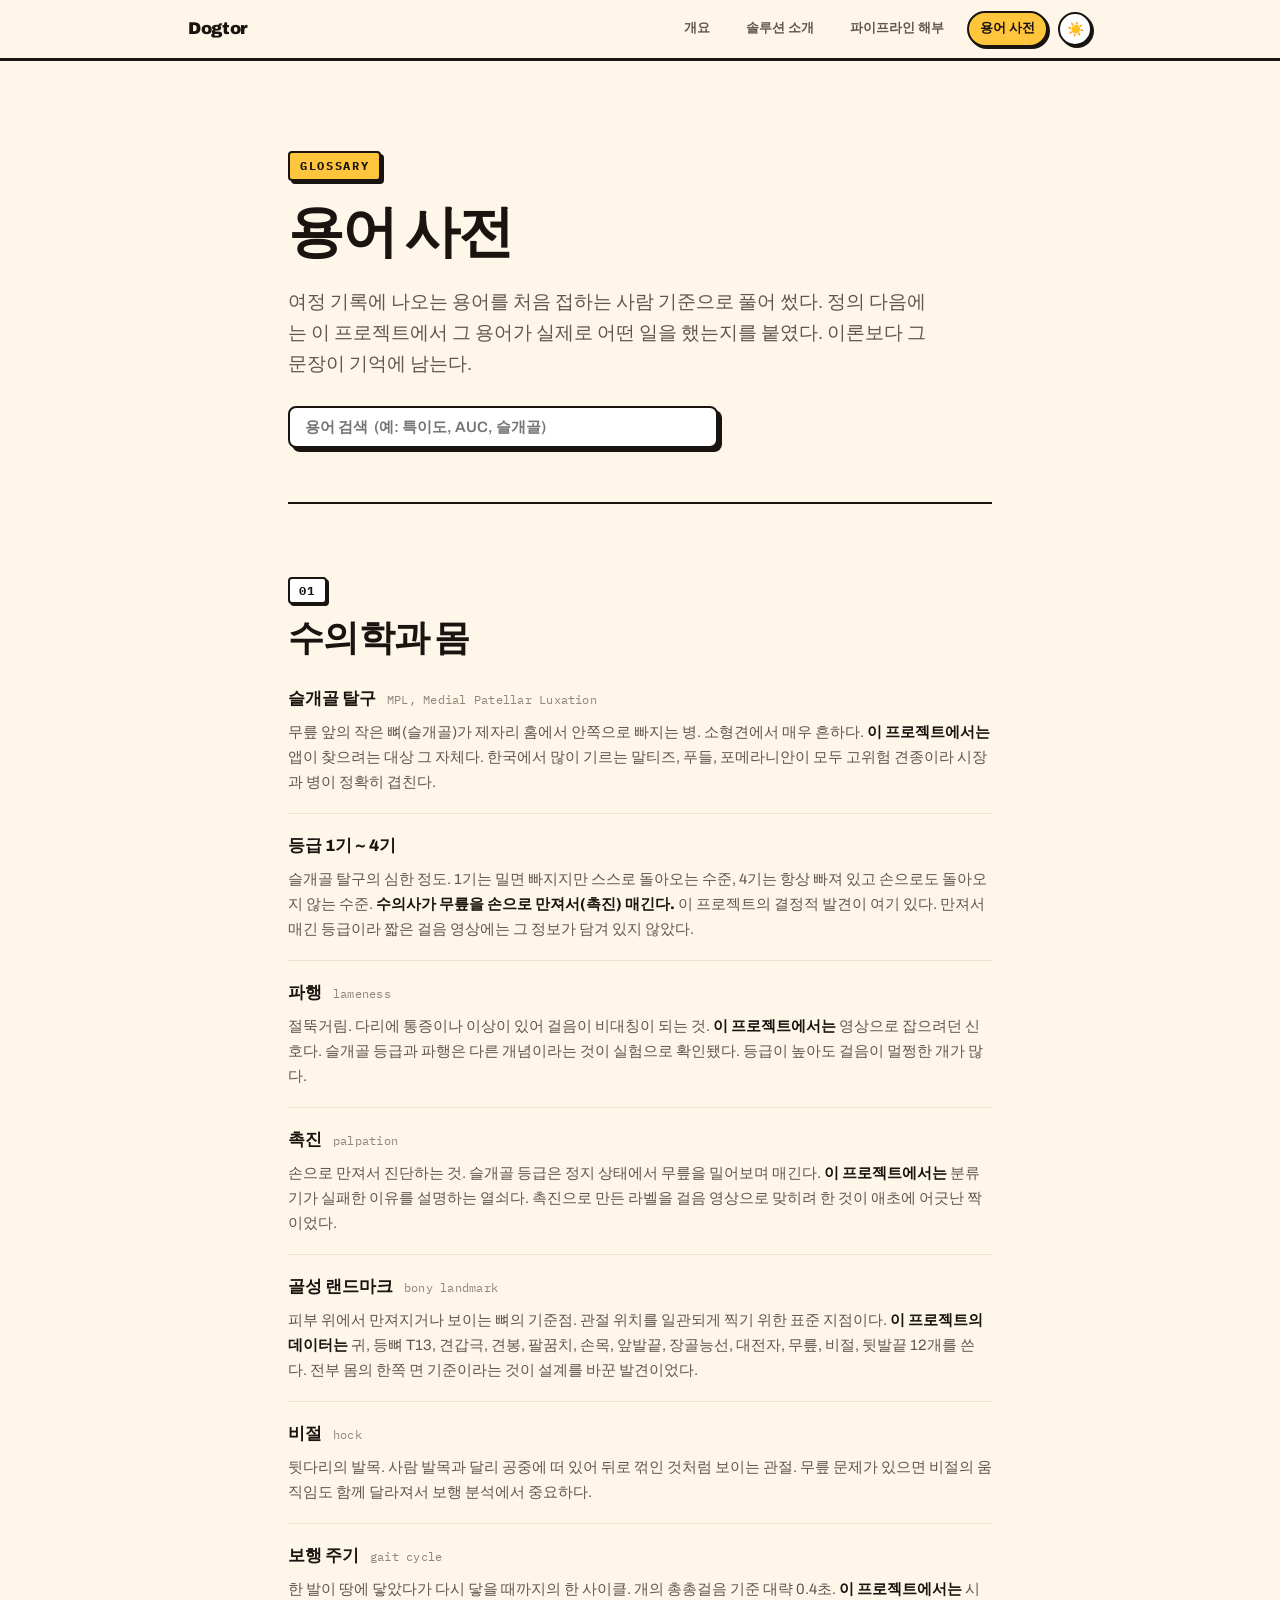
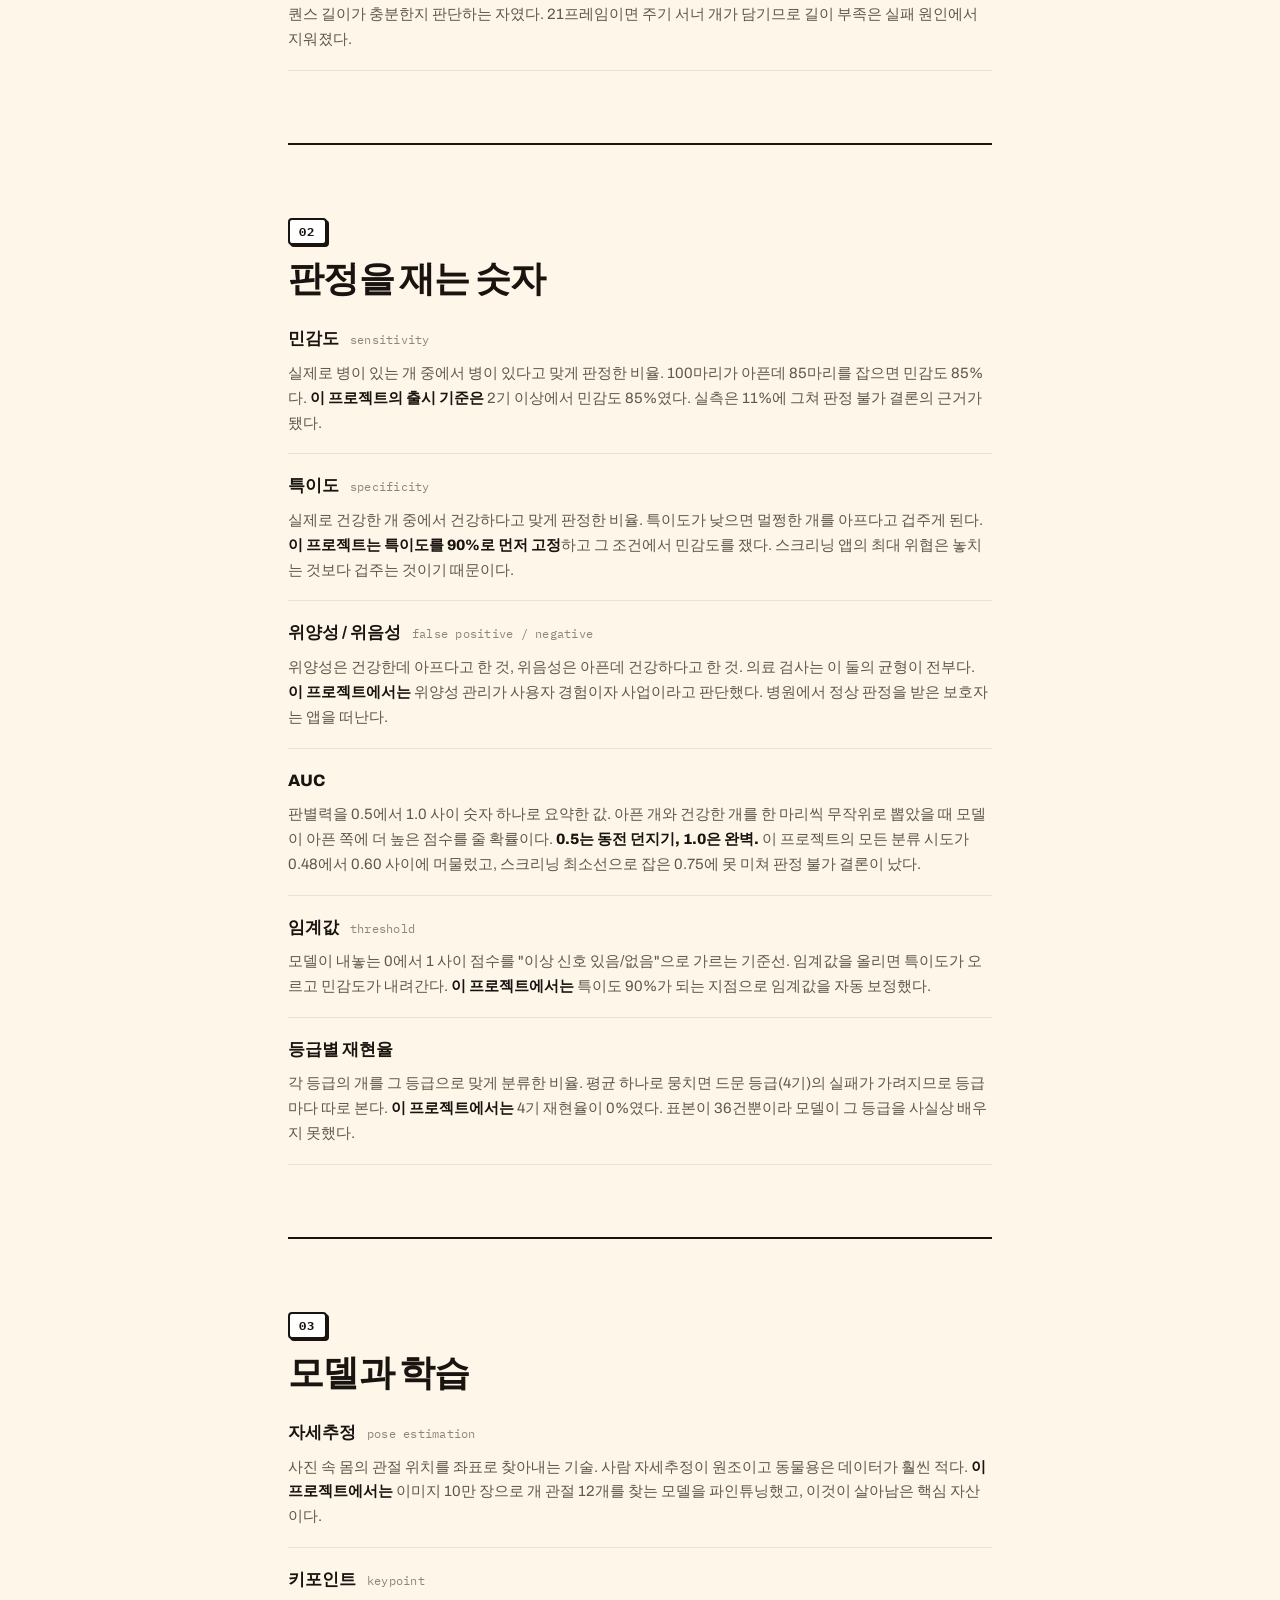
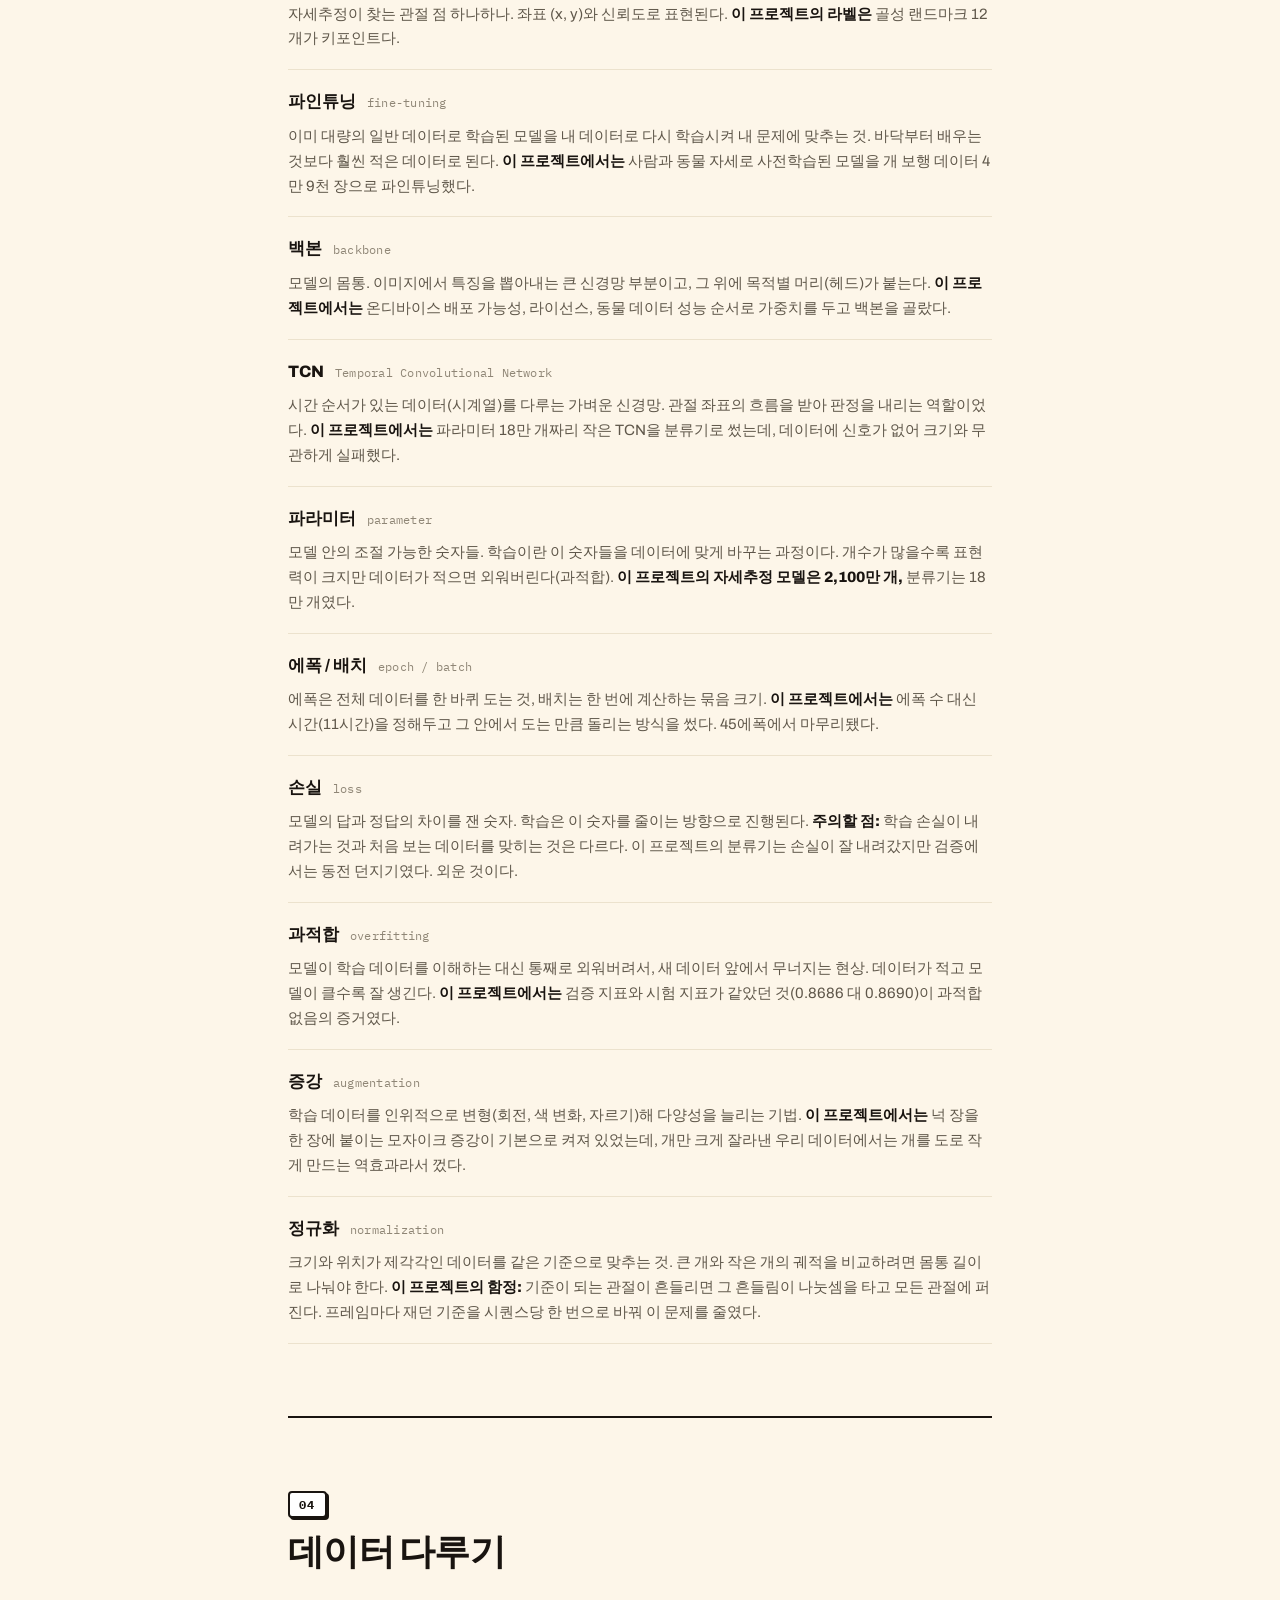
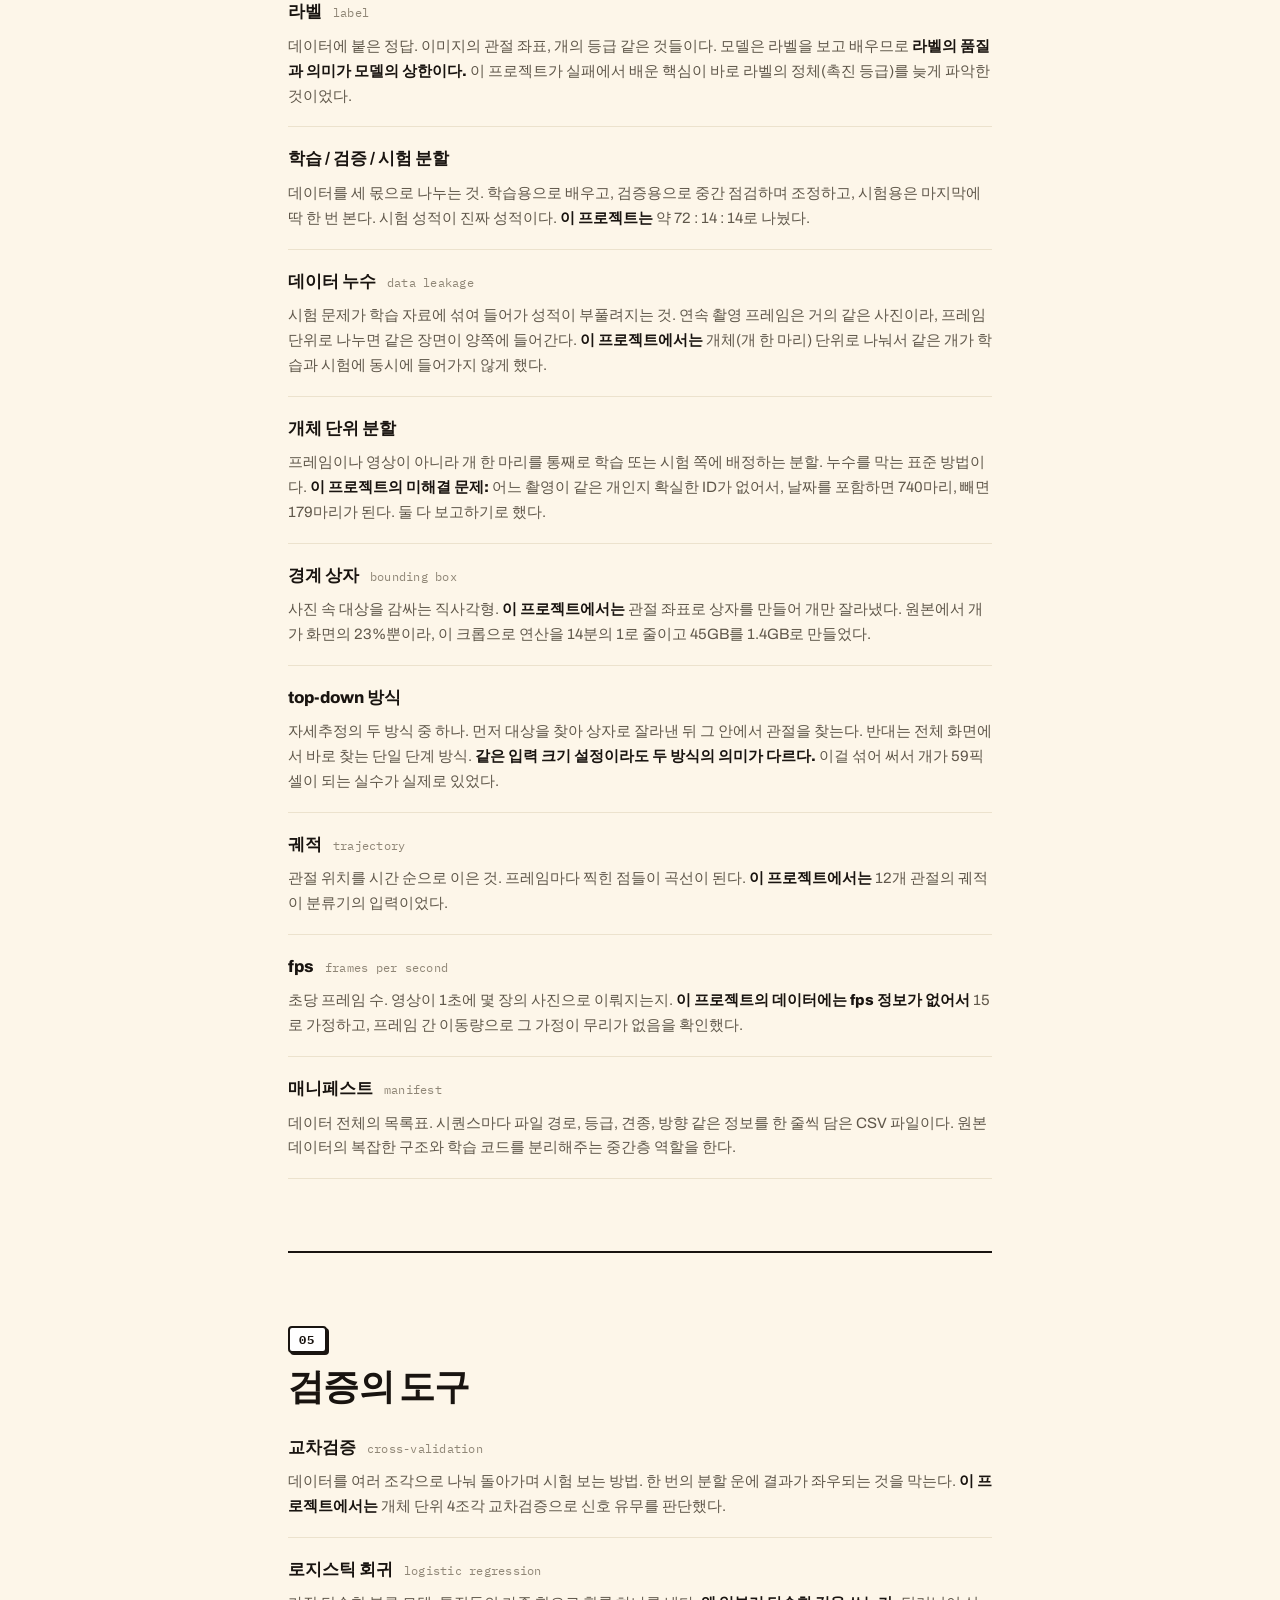
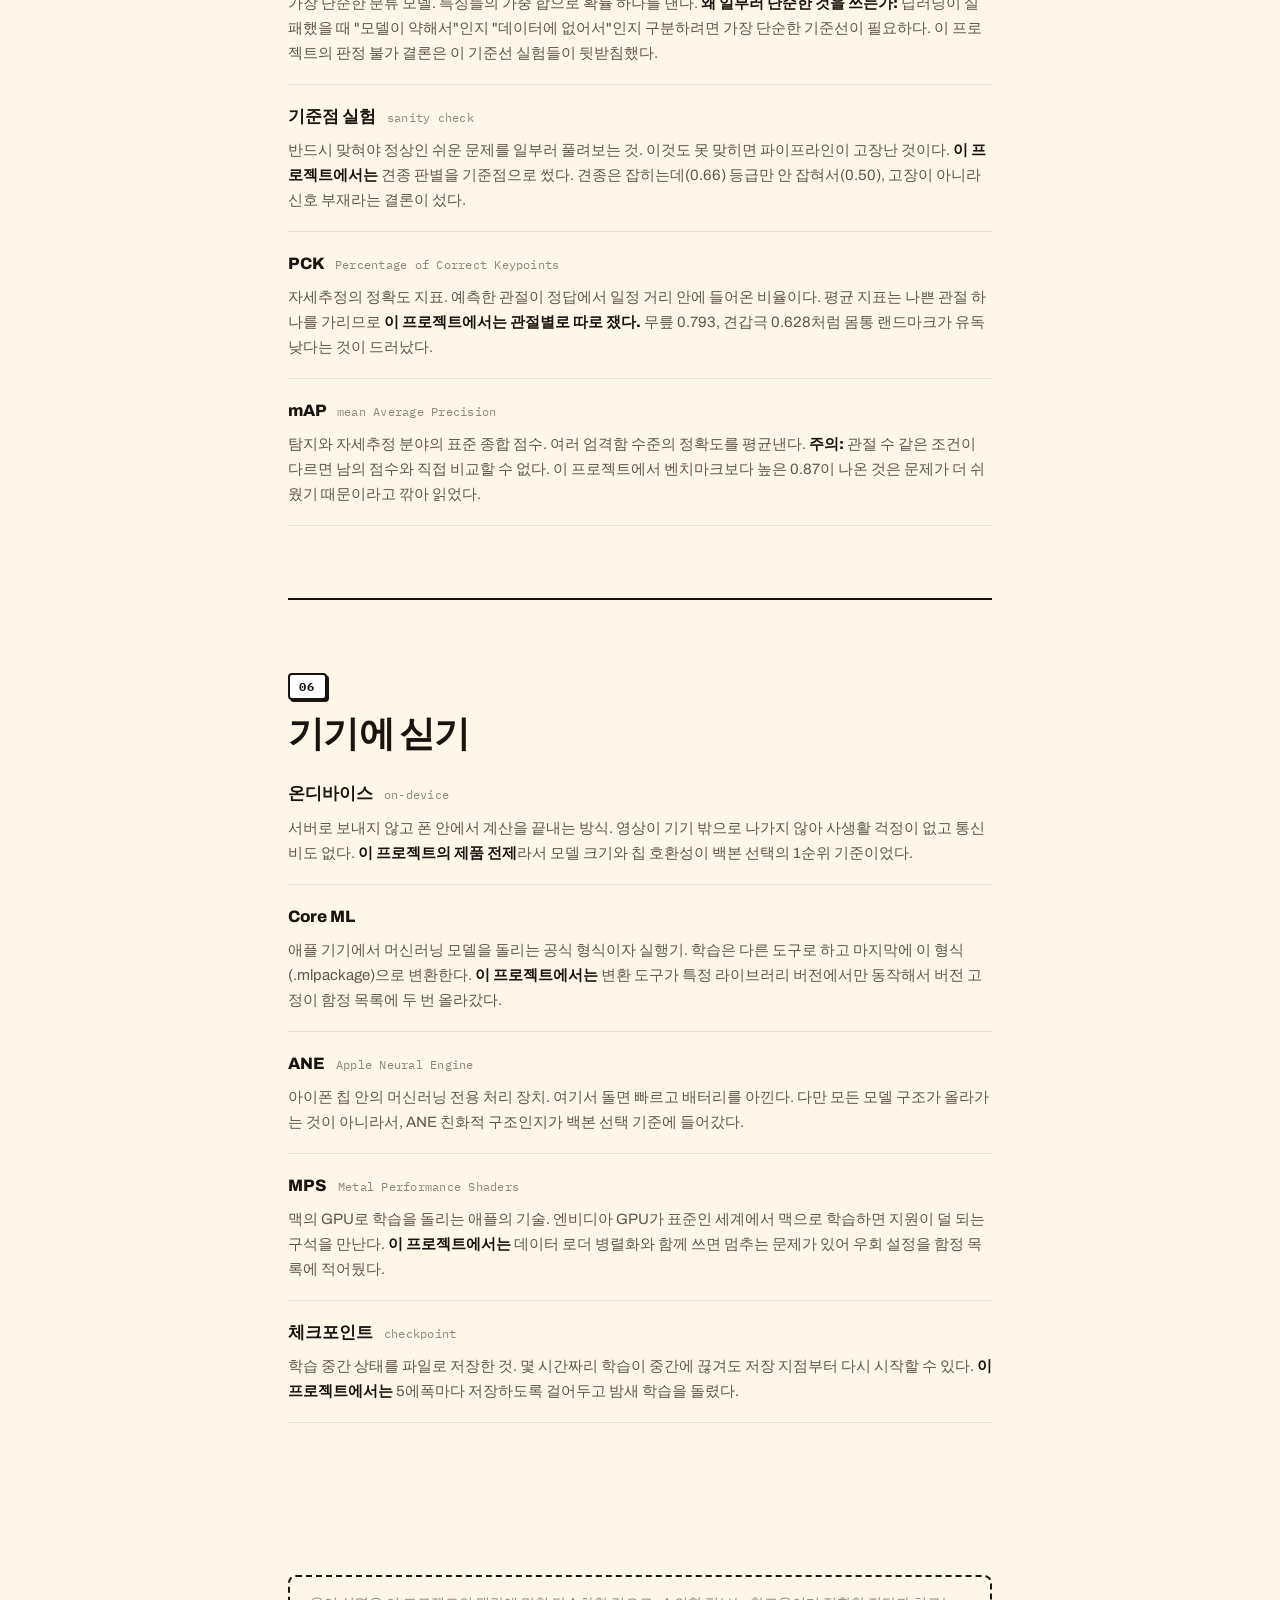
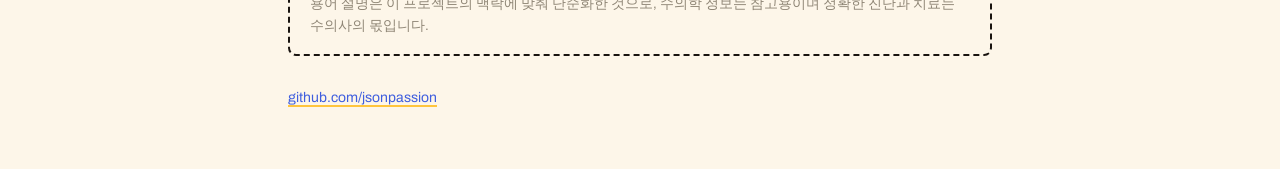
==== commit b1c186d7: "테마 버튼 아이콘 반전: 현재 모드를 보여준다 라이트에서 해, 다크에서 달. 사용자 확인 결과 목표 모드보다 현재 모드 표시가 직관적이다.  Co-Authored-By: Claud" ====
--- a/glossary.html
+++ b/glossary.html
@@ -308,7 +308,7 @@
   (function () {
     var btn = document.getElementById("themeToggle");
     function cur() { return document.documentElement.dataset.theme || "light"; }
-    function paint() { btn.textContent = cur() === "dark" ? "☀️" : "🌙"; }
+    function paint() { btn.textContent = cur() === "dark" ? "🌙" : "☀️"; }
     btn.addEventListener("click", function () {
       var next = cur() === "dark" ? "light" : "dark";
       document.documentElement.dataset.theme = next;
--- a/style.css
+++ b/style.css
@@ -64,7 +64,7 @@
 h3 { font-size: 17.5px; font-weight: 800; letter-spacing: -0.01em; }
 .kicker {
   display: inline-block; font-family: var(--mono); font-size: 12px; font-weight: 700;
-  letter-spacing: .14em; text-transform: uppercase; color: var(--ink);
+  letter-spacing: .14em; text-transform: uppercase; color: #191410;
   background: var(--pop); border: 2px solid var(--line); border-radius: 4px;
   padding: 3px 10px; box-shadow: 3px 3px 0 var(--shadow);
 }
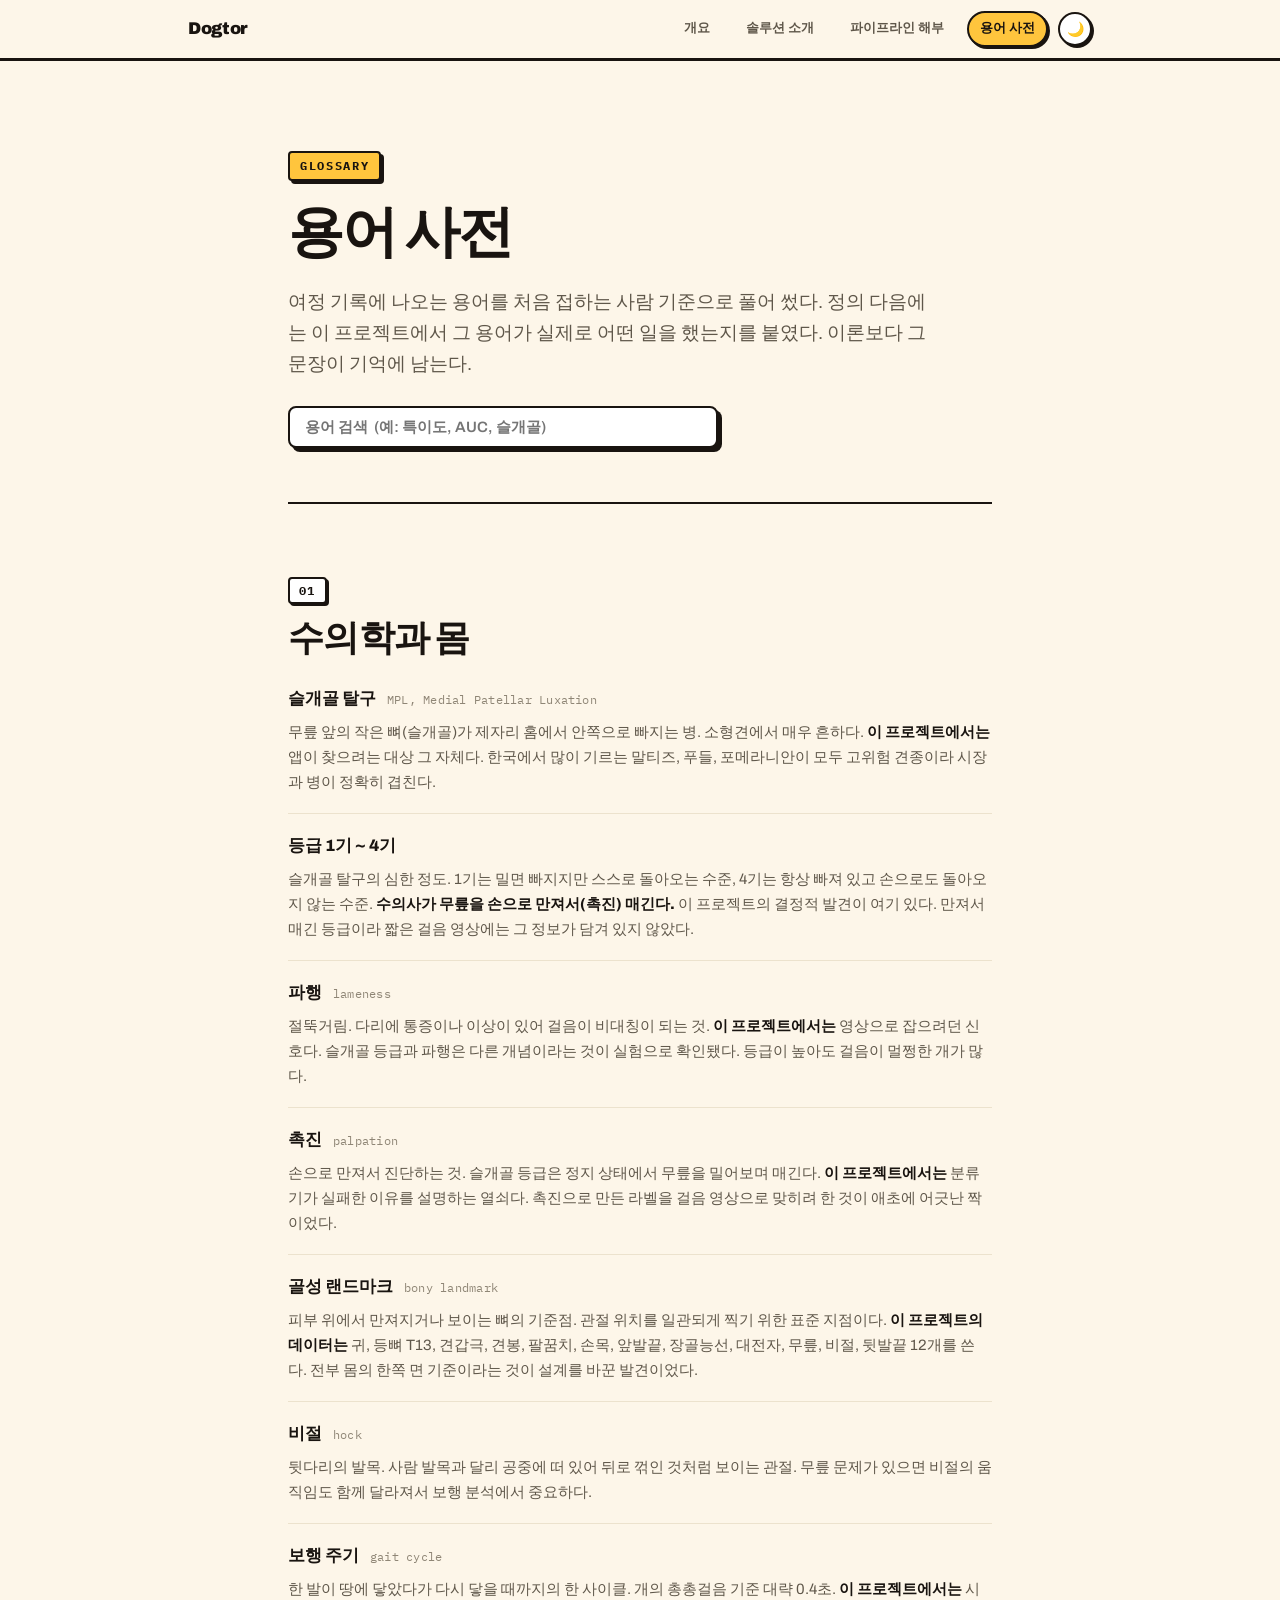
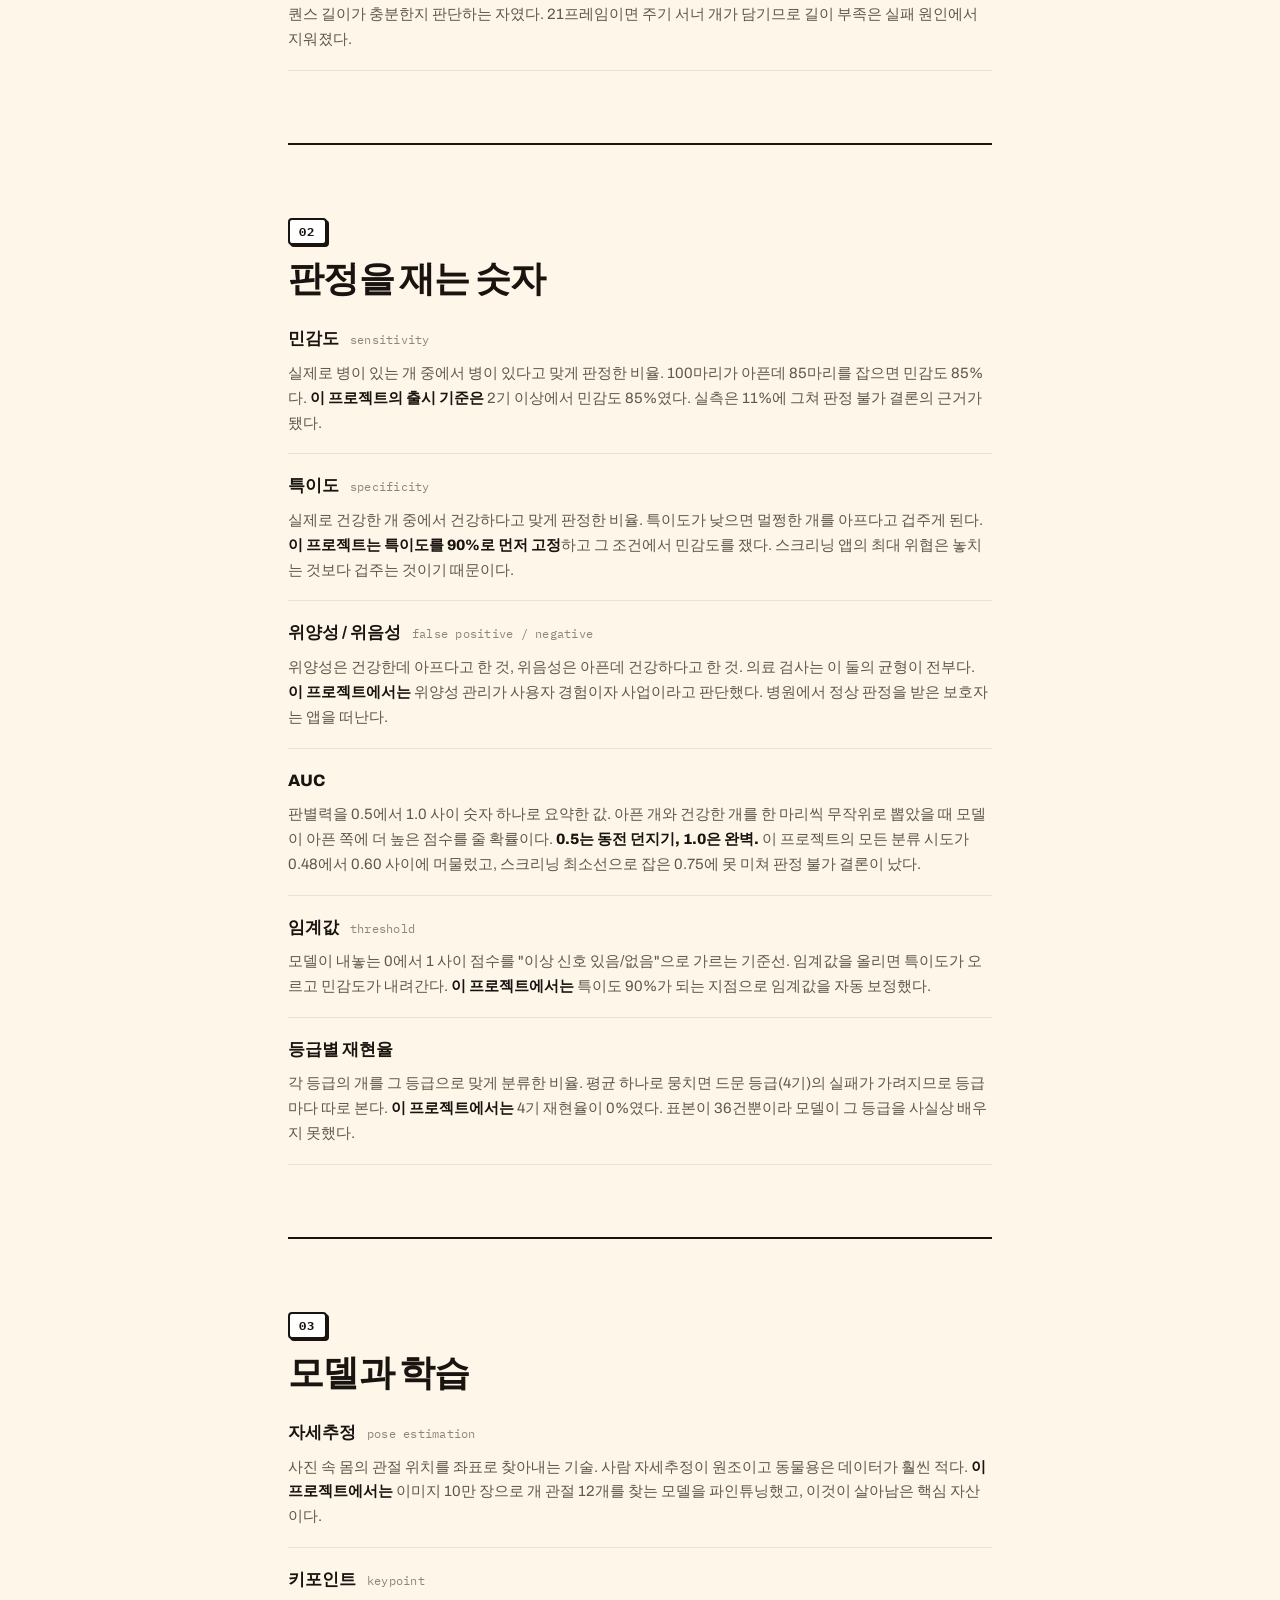
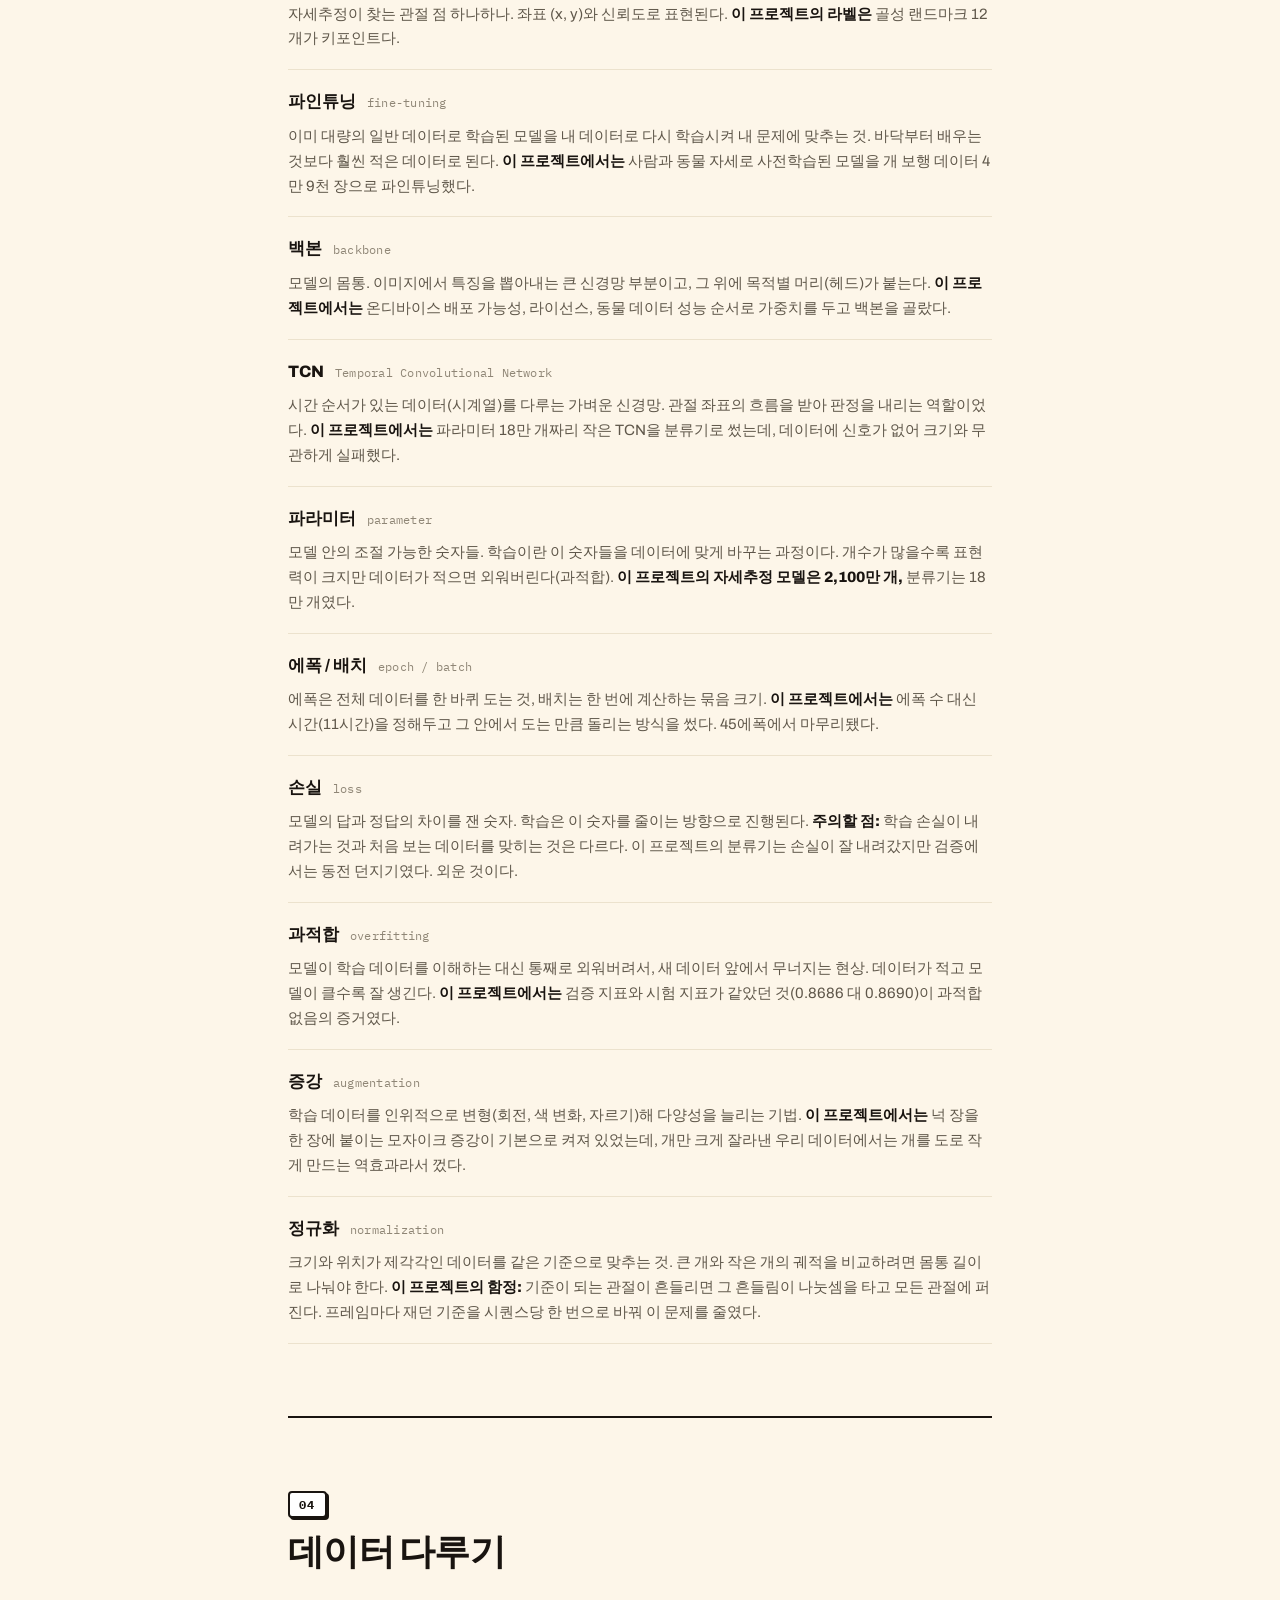
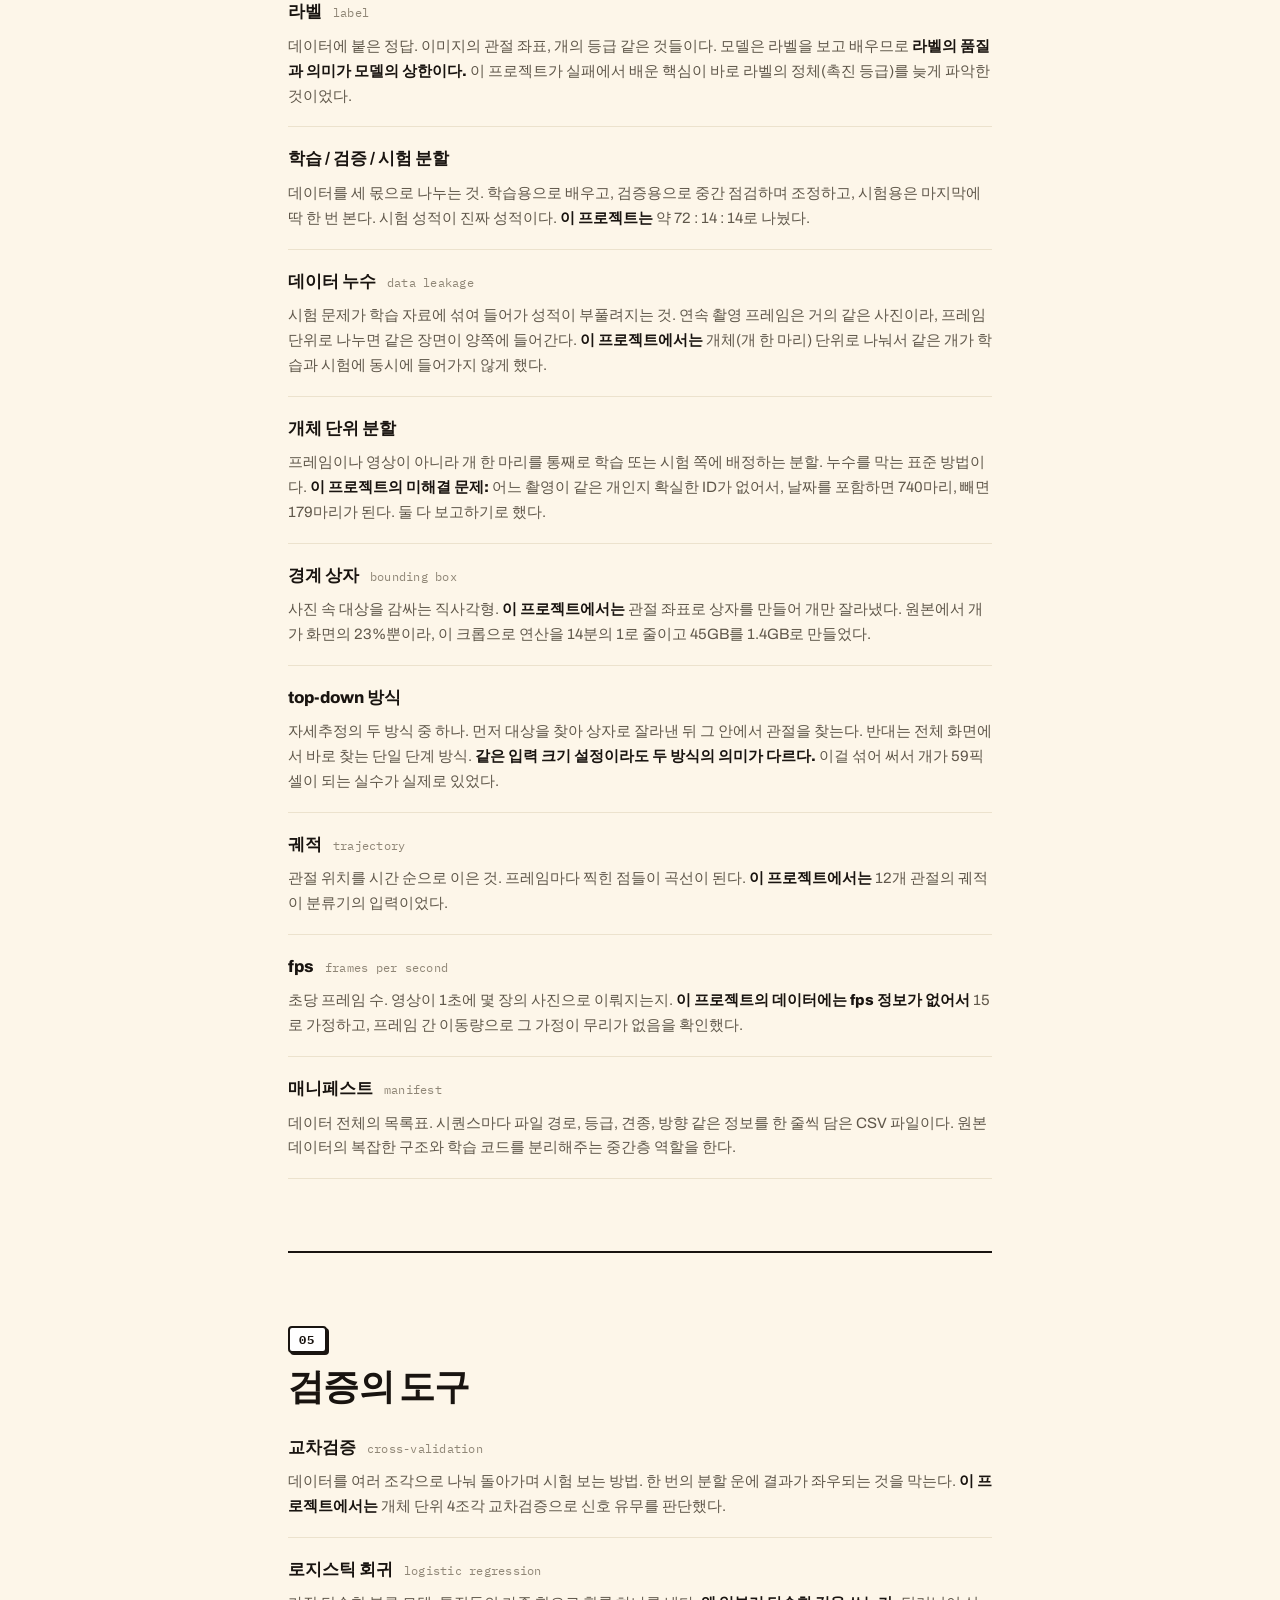
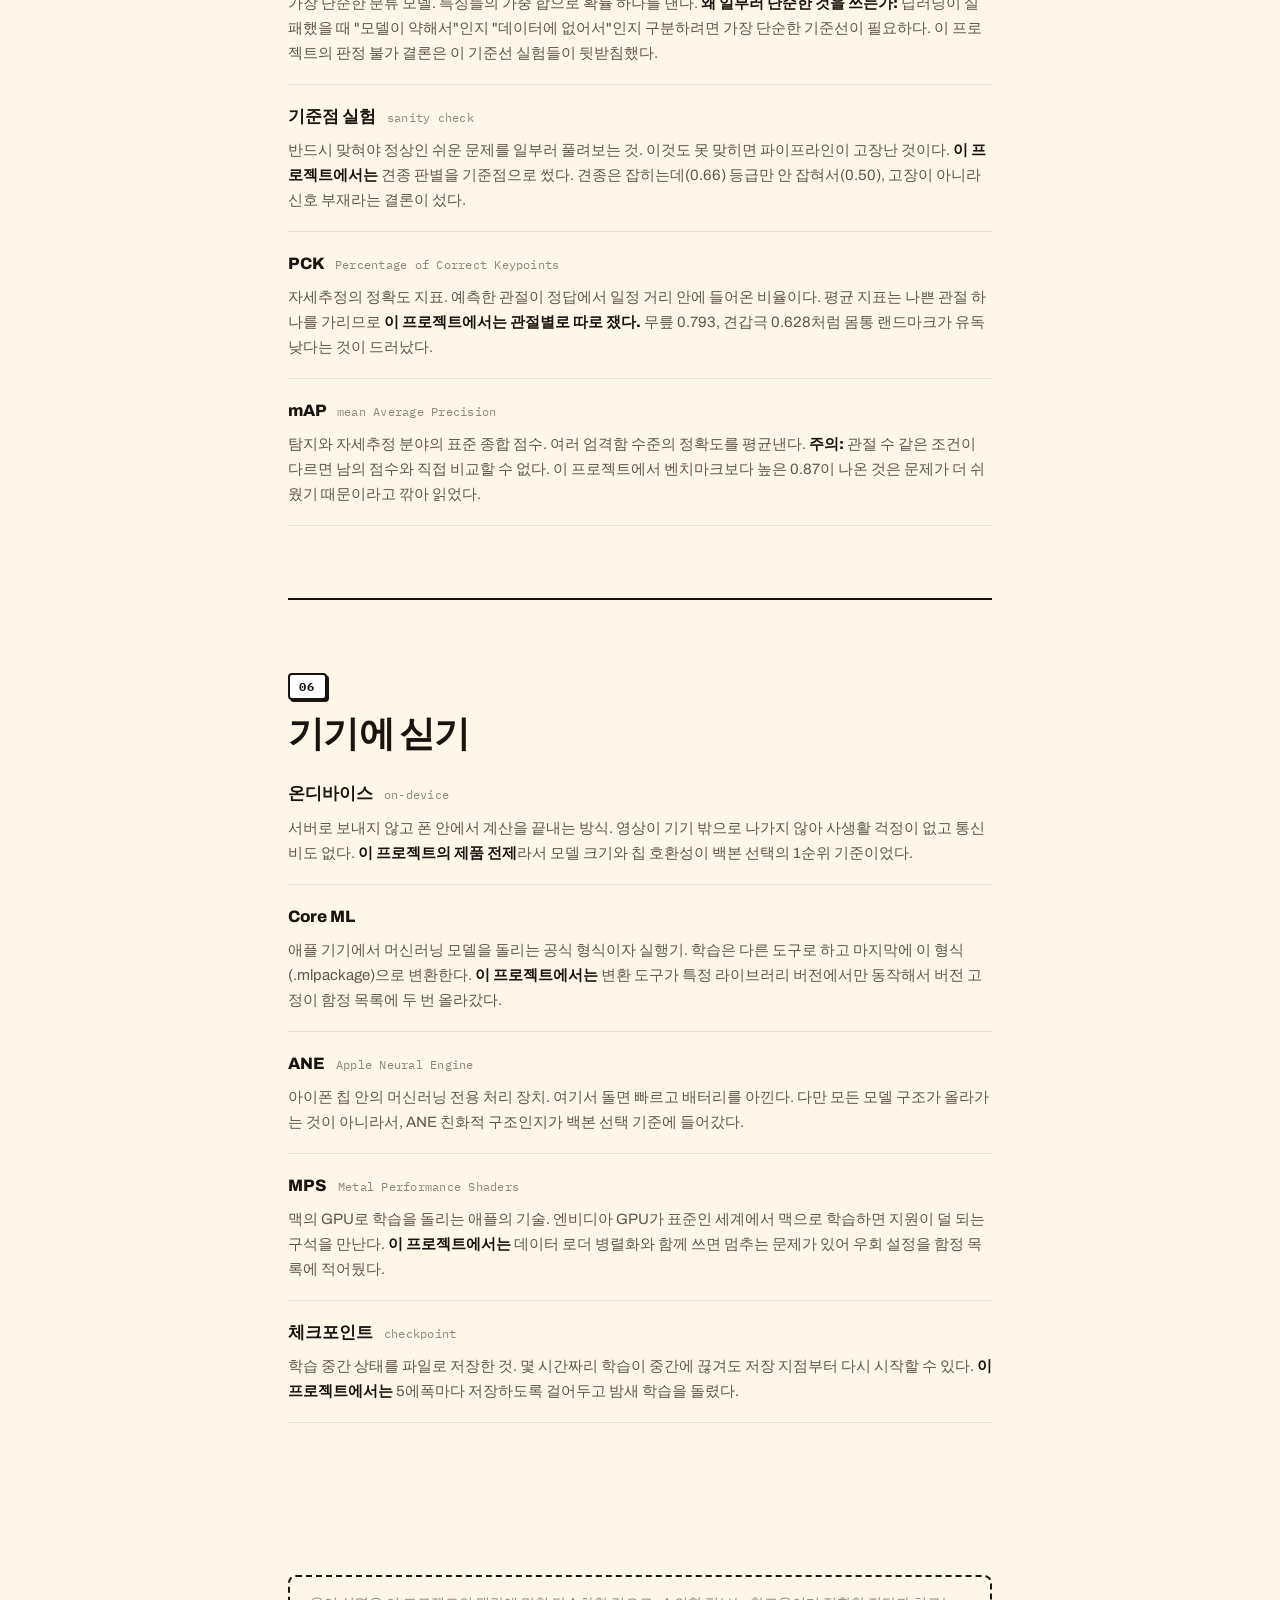
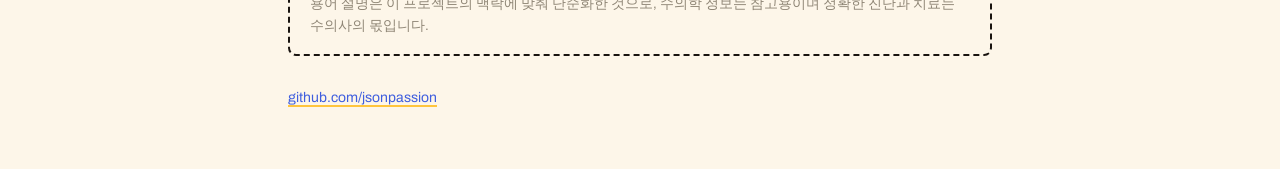
==== commit 0982a64c: "네오브루탈리즘 1/3: 토큰과 컴포넌트 hermes/skills/neobrutal-web 지침대로 style.css 의 토큰과 컴포넌트만 교체했다. 마크업은 손대지 않았다.  - " ====
--- a/glossary.html
+++ b/glossary.html
@@ -308,7 +308,7 @@
   (function () {
     var btn = document.getElementById("themeToggle");
     function cur() { return document.documentElement.dataset.theme || "light"; }
-    function paint() { btn.textContent = cur() === "dark" ? "🌙" : "☀️"; }
+    function paint() { btn.textContent = cur() === "dark" ? "☀️" : "🌙"; }
     btn.addEventListener("click", function () {
       var next = cur() === "dark" ? "light" : "dark";
       document.documentElement.dataset.theme = next;
--- a/style.css
+++ b/style.css
@@ -64,7 +64,7 @@
 h3 { font-size: 17.5px; font-weight: 800; letter-spacing: -0.01em; }
 .kicker {
   display: inline-block; font-family: var(--mono); font-size: 12px; font-weight: 700;
-  letter-spacing: .14em; text-transform: uppercase; color: #191410;
+  letter-spacing: .14em; text-transform: uppercase; color: var(--ink);
   background: var(--pop); border: 2px solid var(--line); border-radius: 4px;
   padding: 3px 10px; box-shadow: 3px 3px 0 var(--shadow);
 }
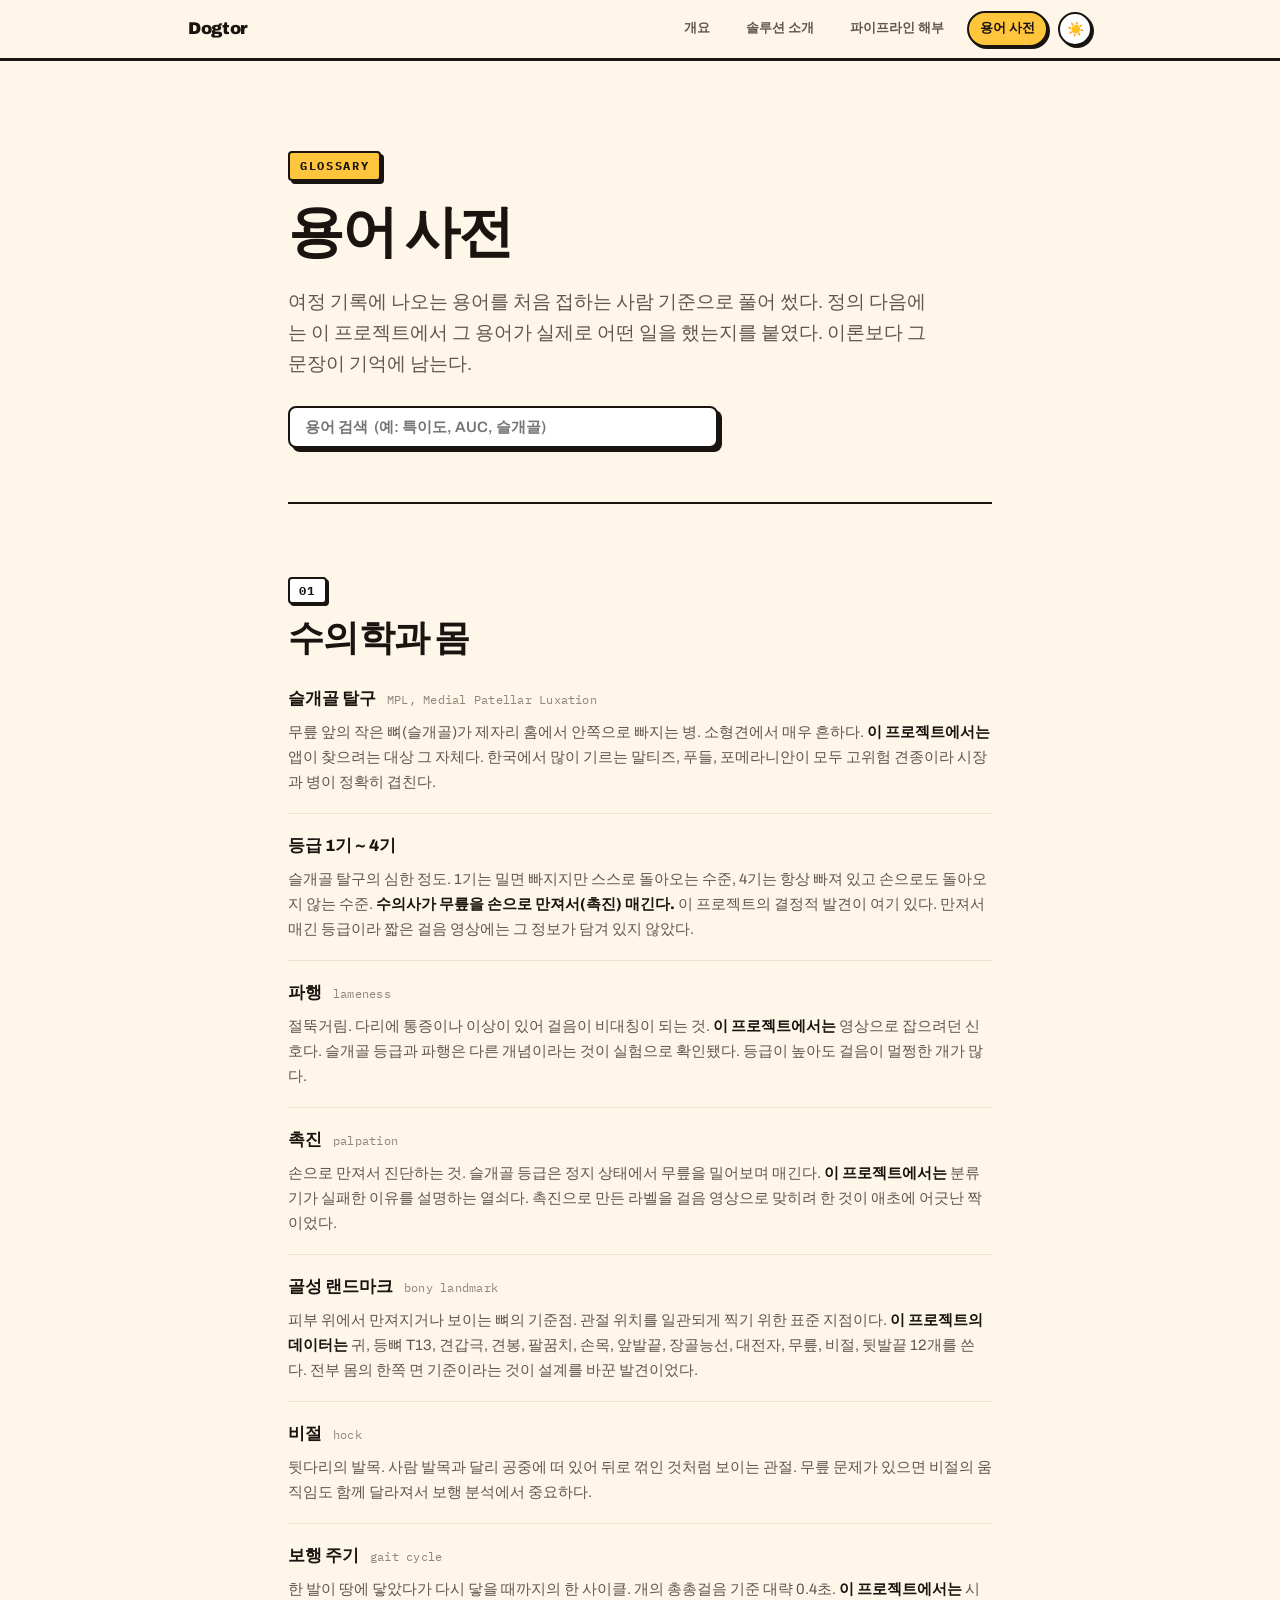
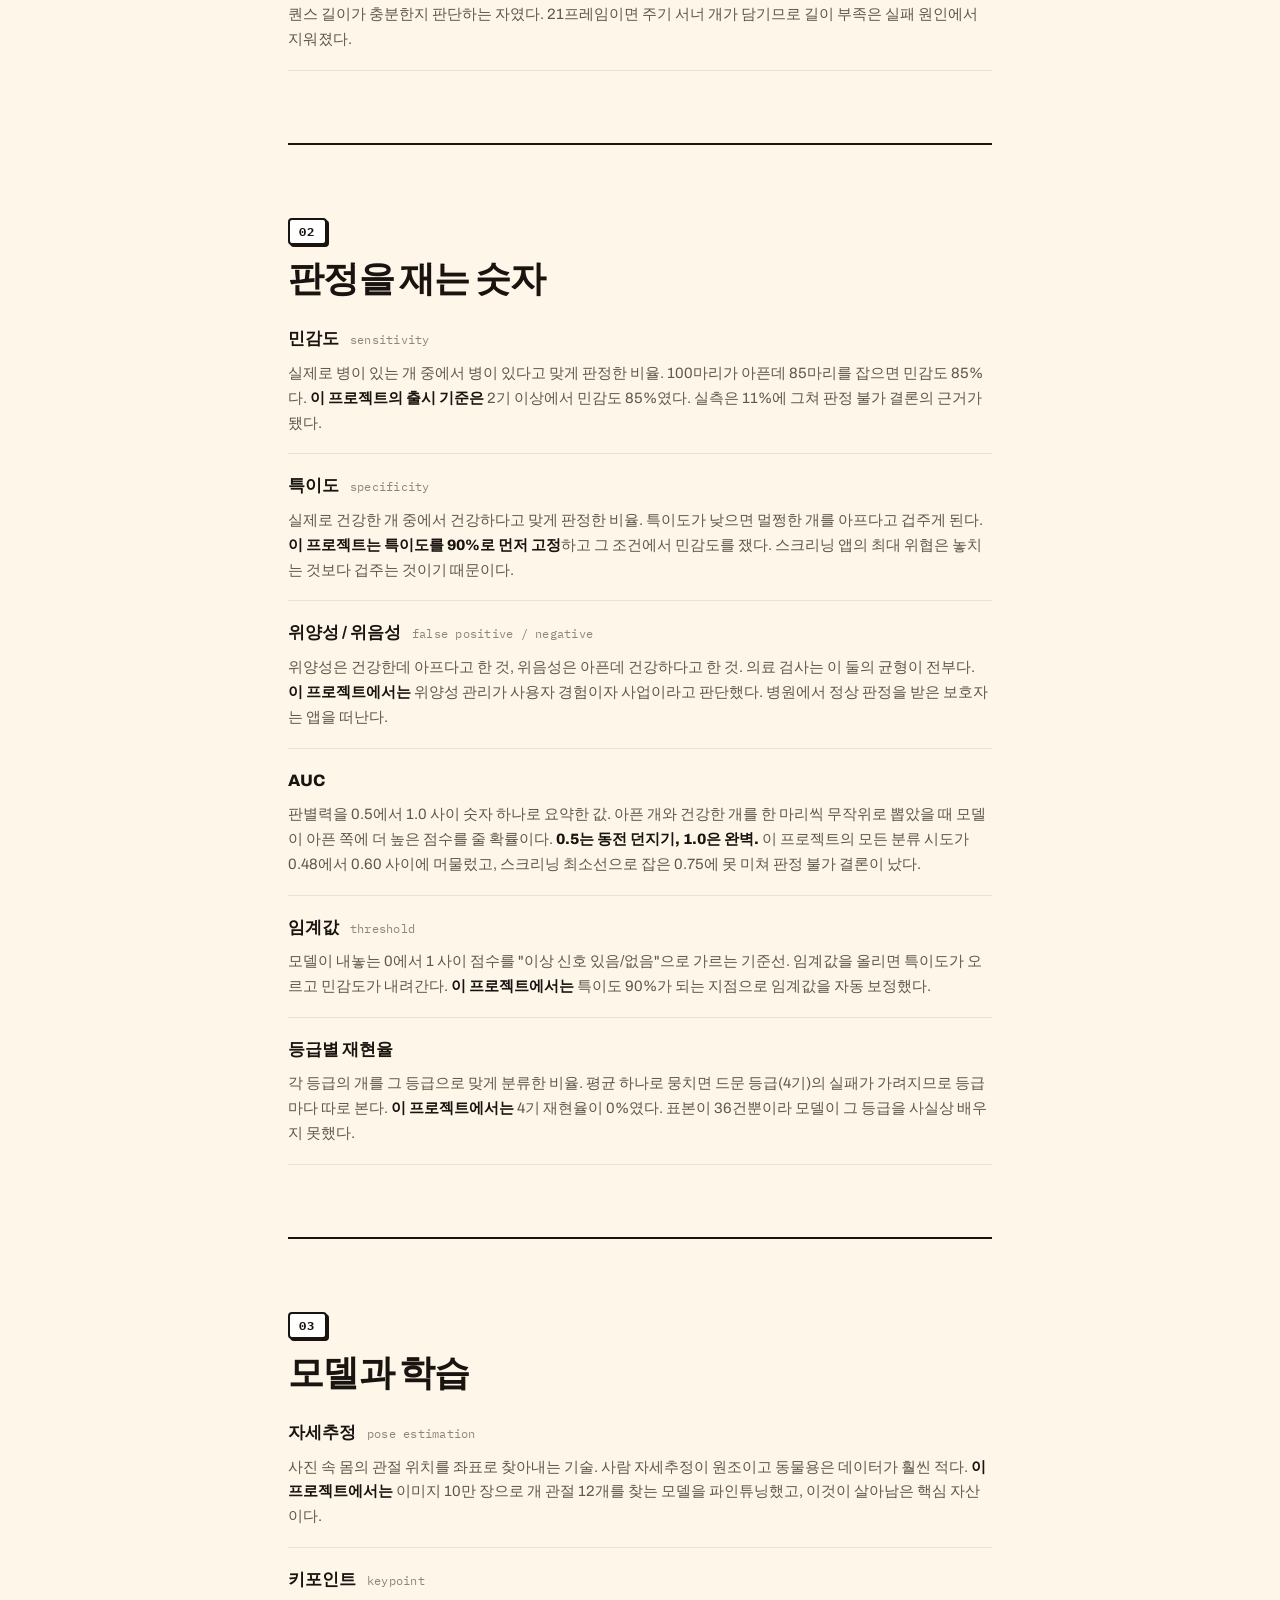
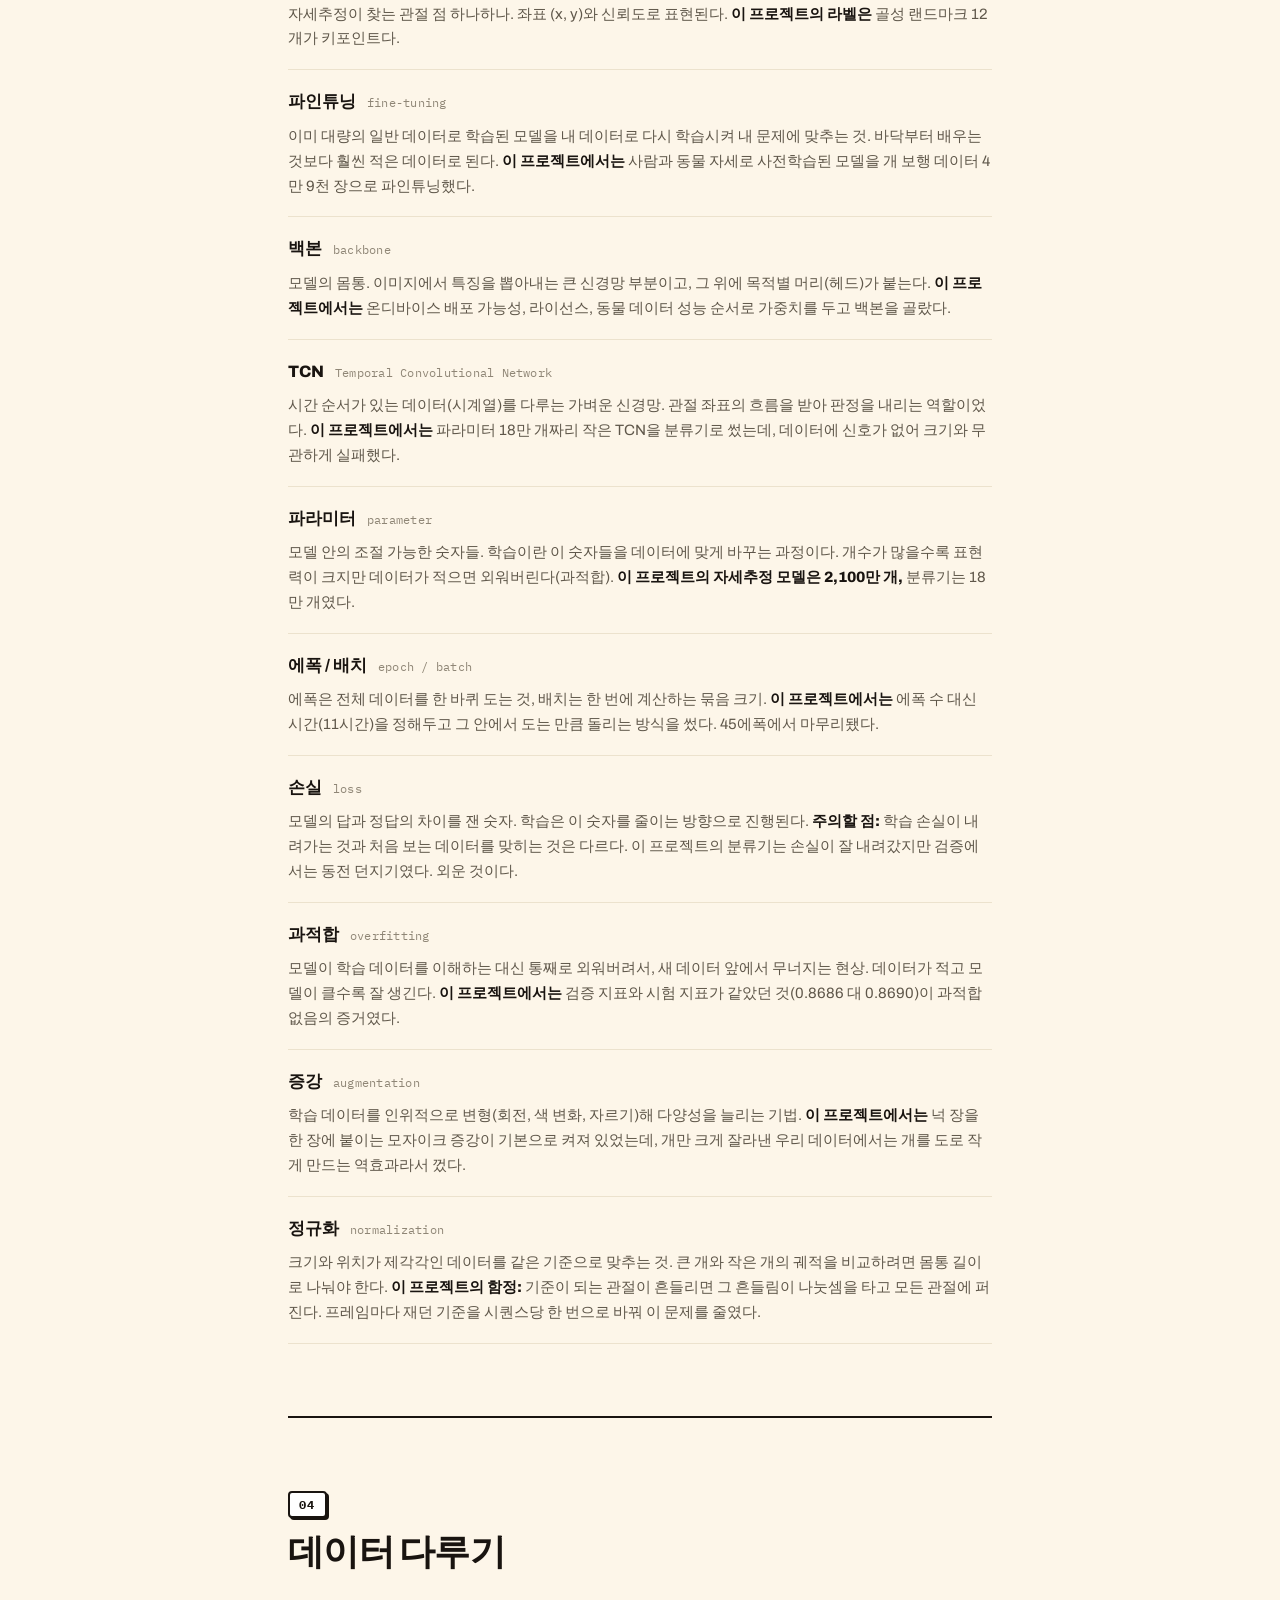
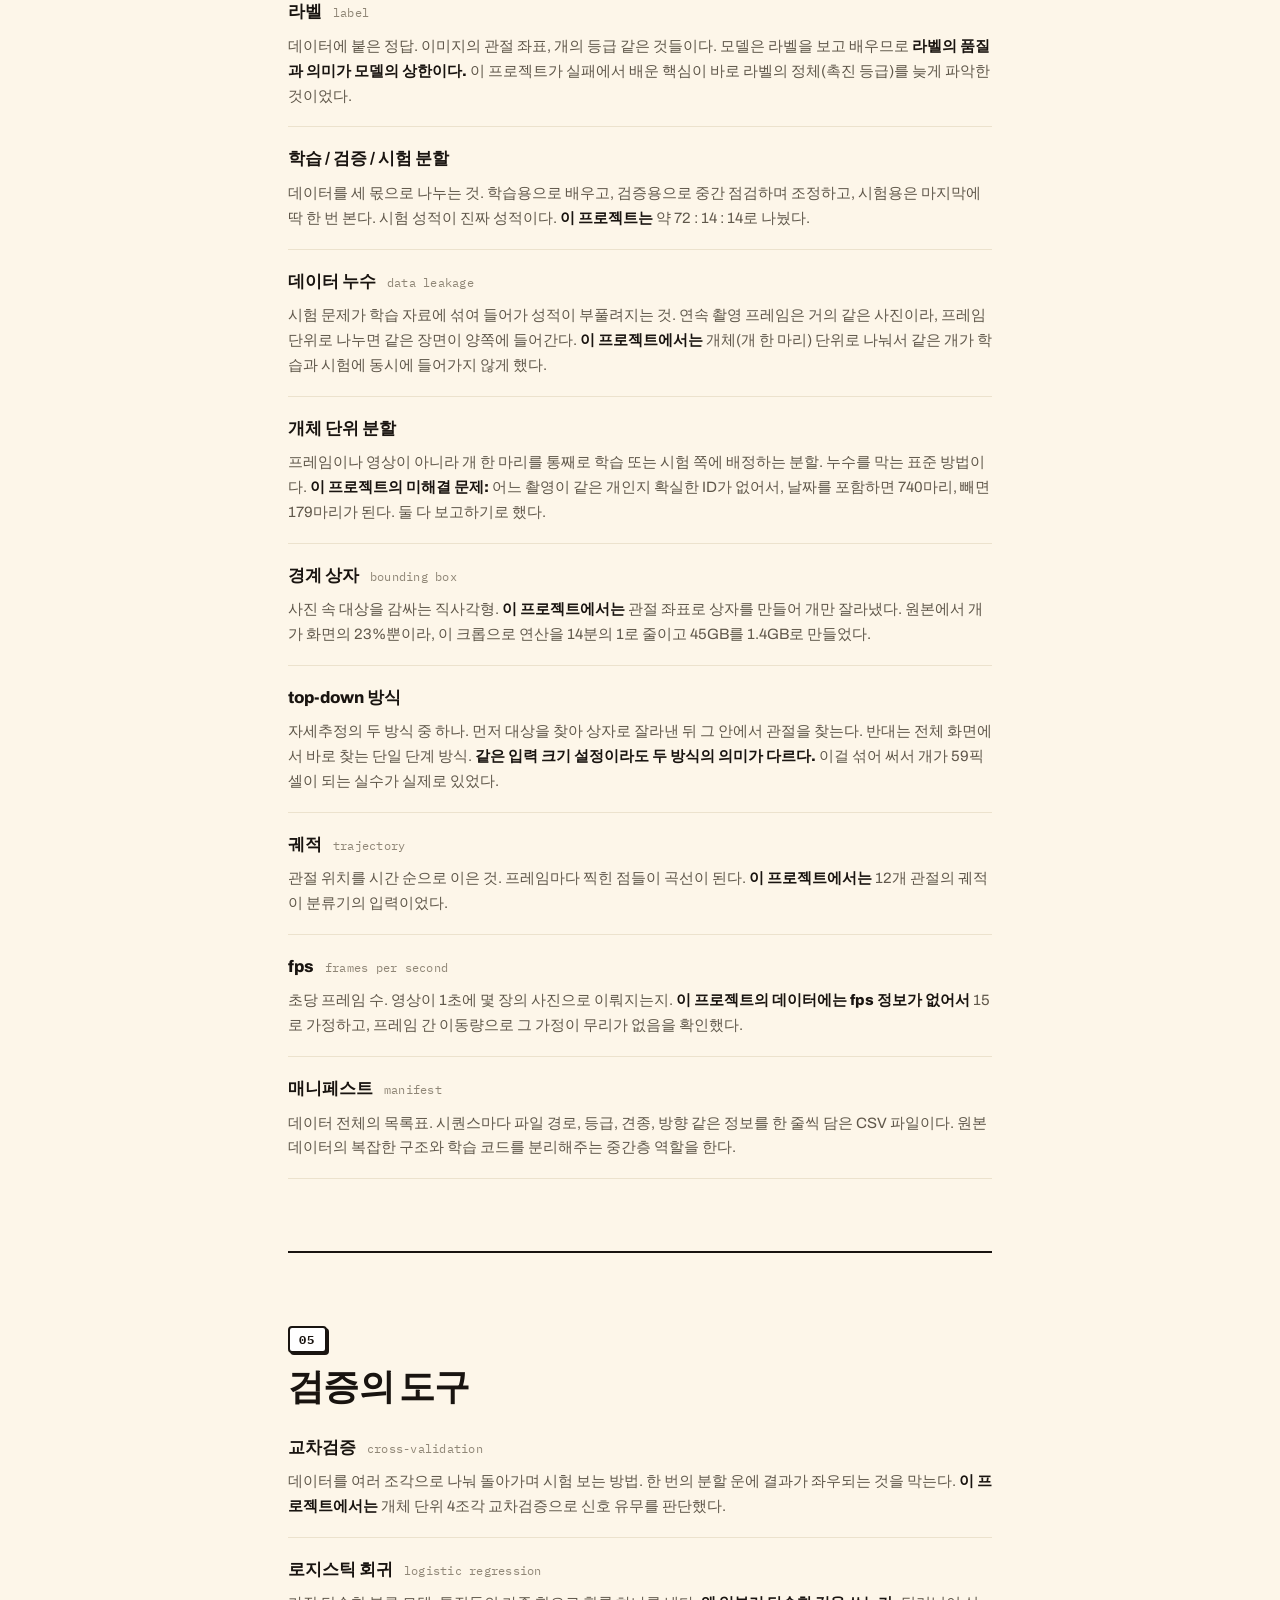
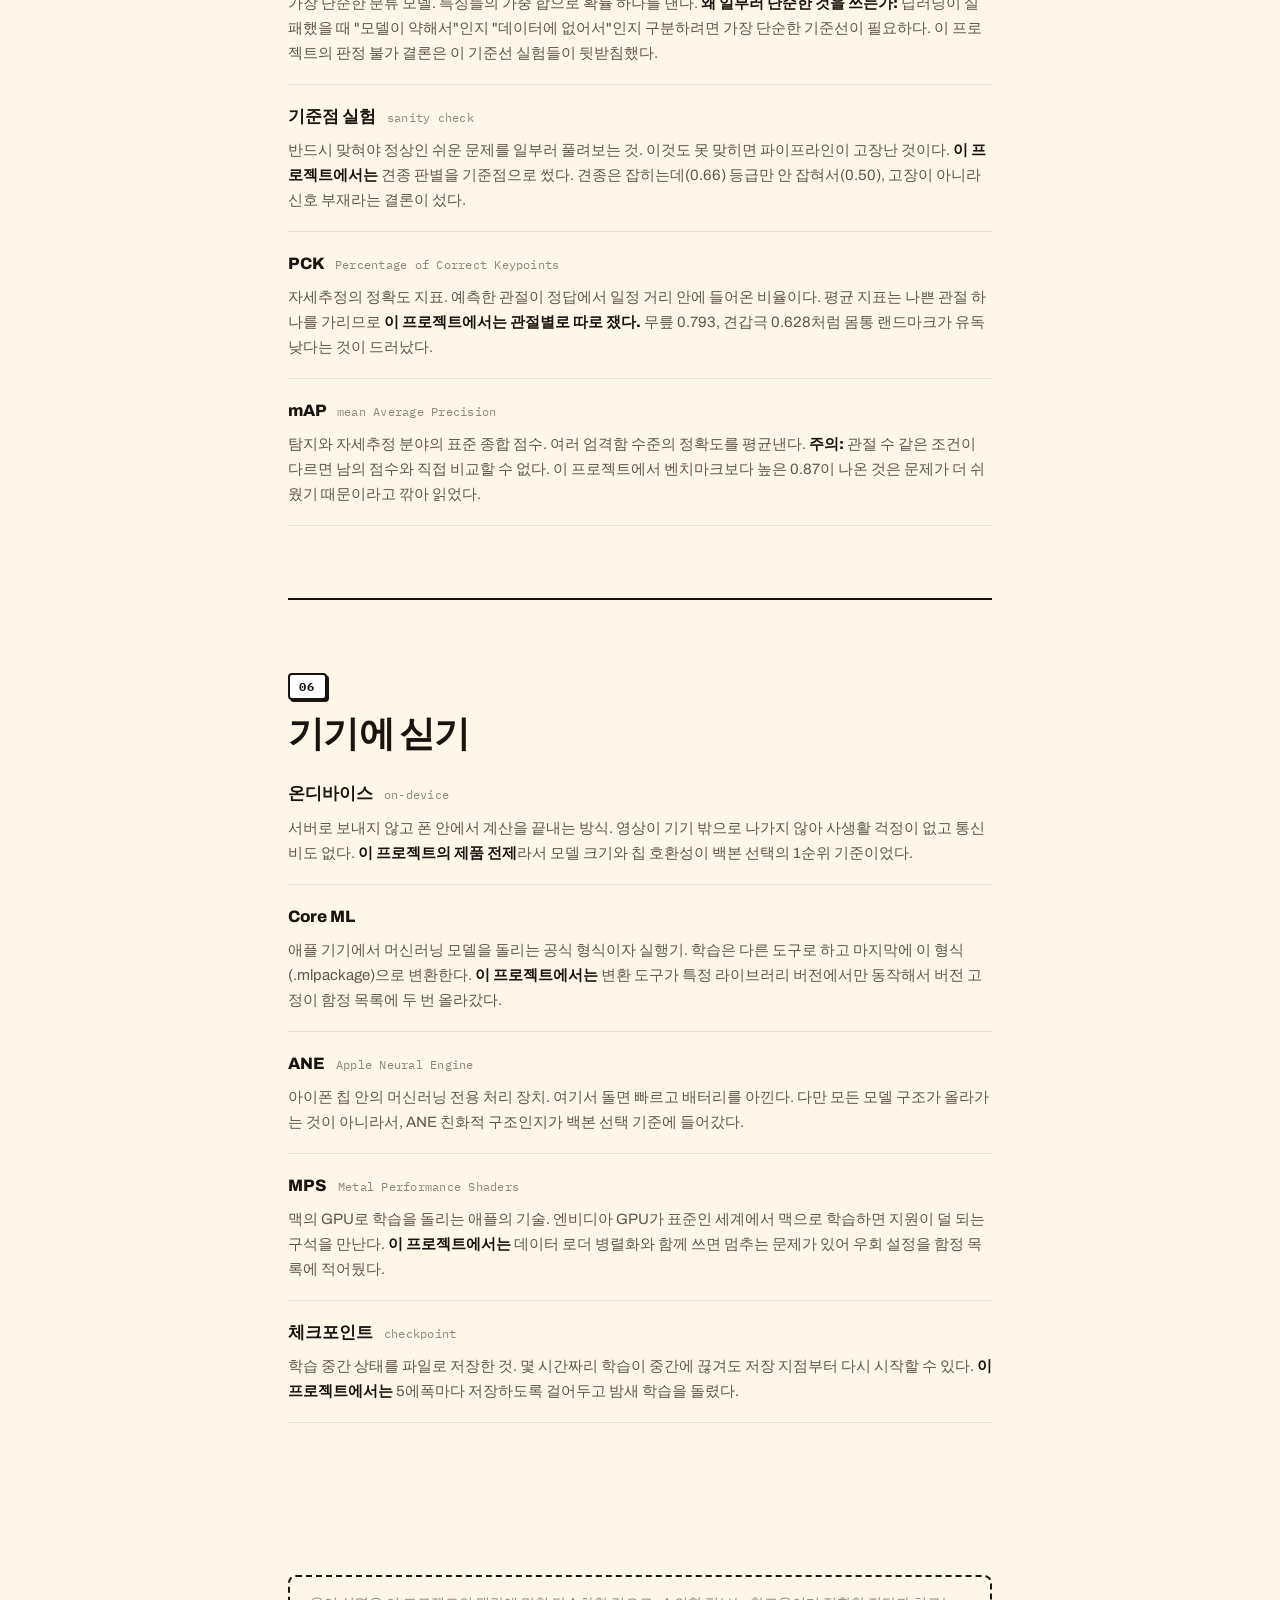
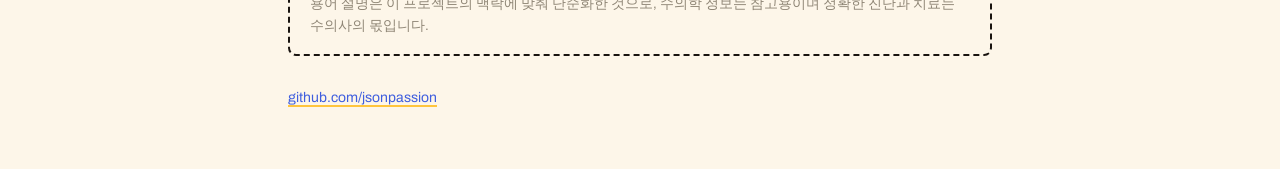
==== commit ac0c5b76: "테마 버튼 아이콘 반전: 현재 모드를 보여준다 라이트에서 해, 다크에서 달. 사용자 확인 결과 목표 모드보다 현재 모드 표시가 직관적이다.  Co-Authored-By: Claud" ====
--- a/glossary.html
+++ b/glossary.html
@@ -308,7 +308,7 @@
   (function () {
     var btn = document.getElementById("themeToggle");
     function cur() { return document.documentElement.dataset.theme || "light"; }
-    function paint() { btn.textContent = cur() === "dark" ? "☀️" : "🌙"; }
+    function paint() { btn.textContent = cur() === "dark" ? "🌙" : "☀️"; }
     btn.addEventListener("click", function () {
       var next = cur() === "dark" ? "light" : "dark";
       document.documentElement.dataset.theme = next;
--- a/style.css
+++ b/style.css
@@ -64,7 +64,7 @@
 h3 { font-size: 17.5px; font-weight: 800; letter-spacing: -0.01em; }
 .kicker {
   display: inline-block; font-family: var(--mono); font-size: 12px; font-weight: 700;
-  letter-spacing: .14em; text-transform: uppercase; color: var(--ink);
+  letter-spacing: .14em; text-transform: uppercase; color: #191410;
   background: var(--pop); border: 2px solid var(--line); border-radius: 4px;
   padding: 3px 10px; box-shadow: 3px 3px 0 var(--shadow);
 }
